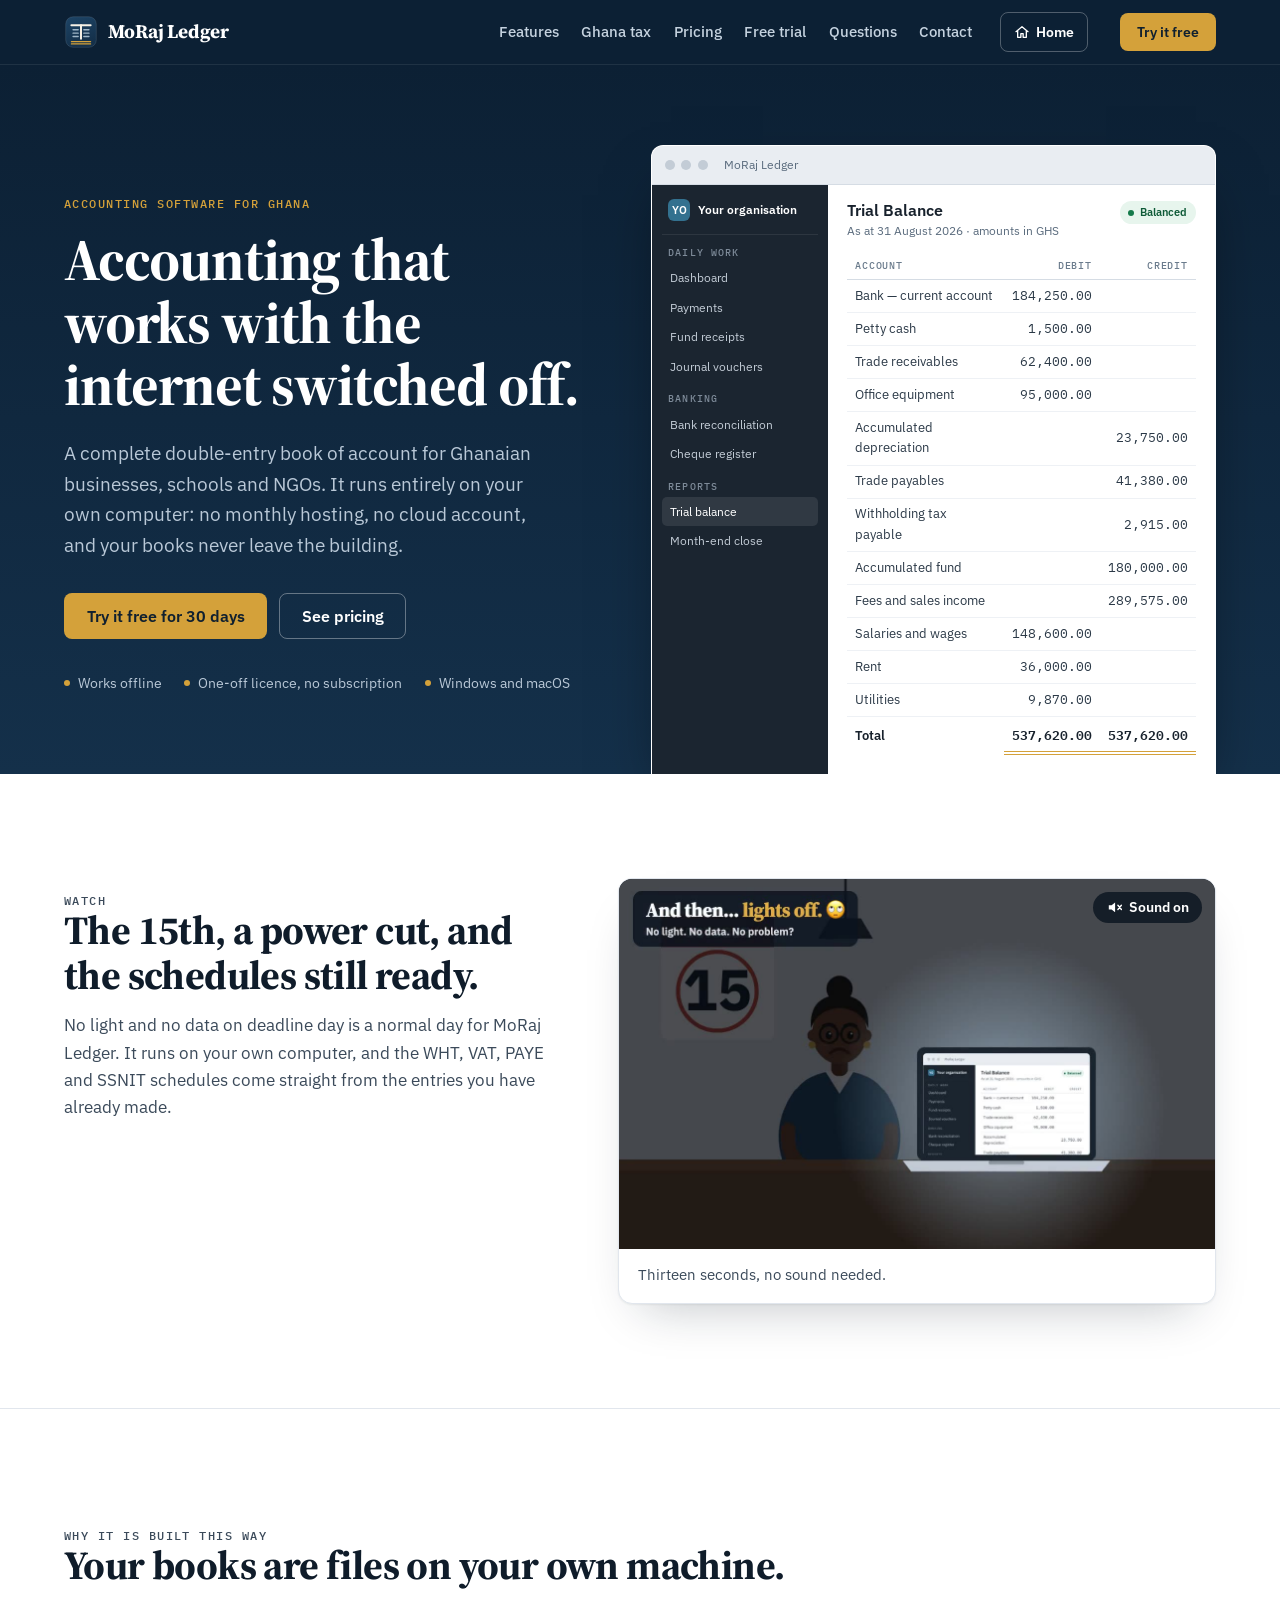
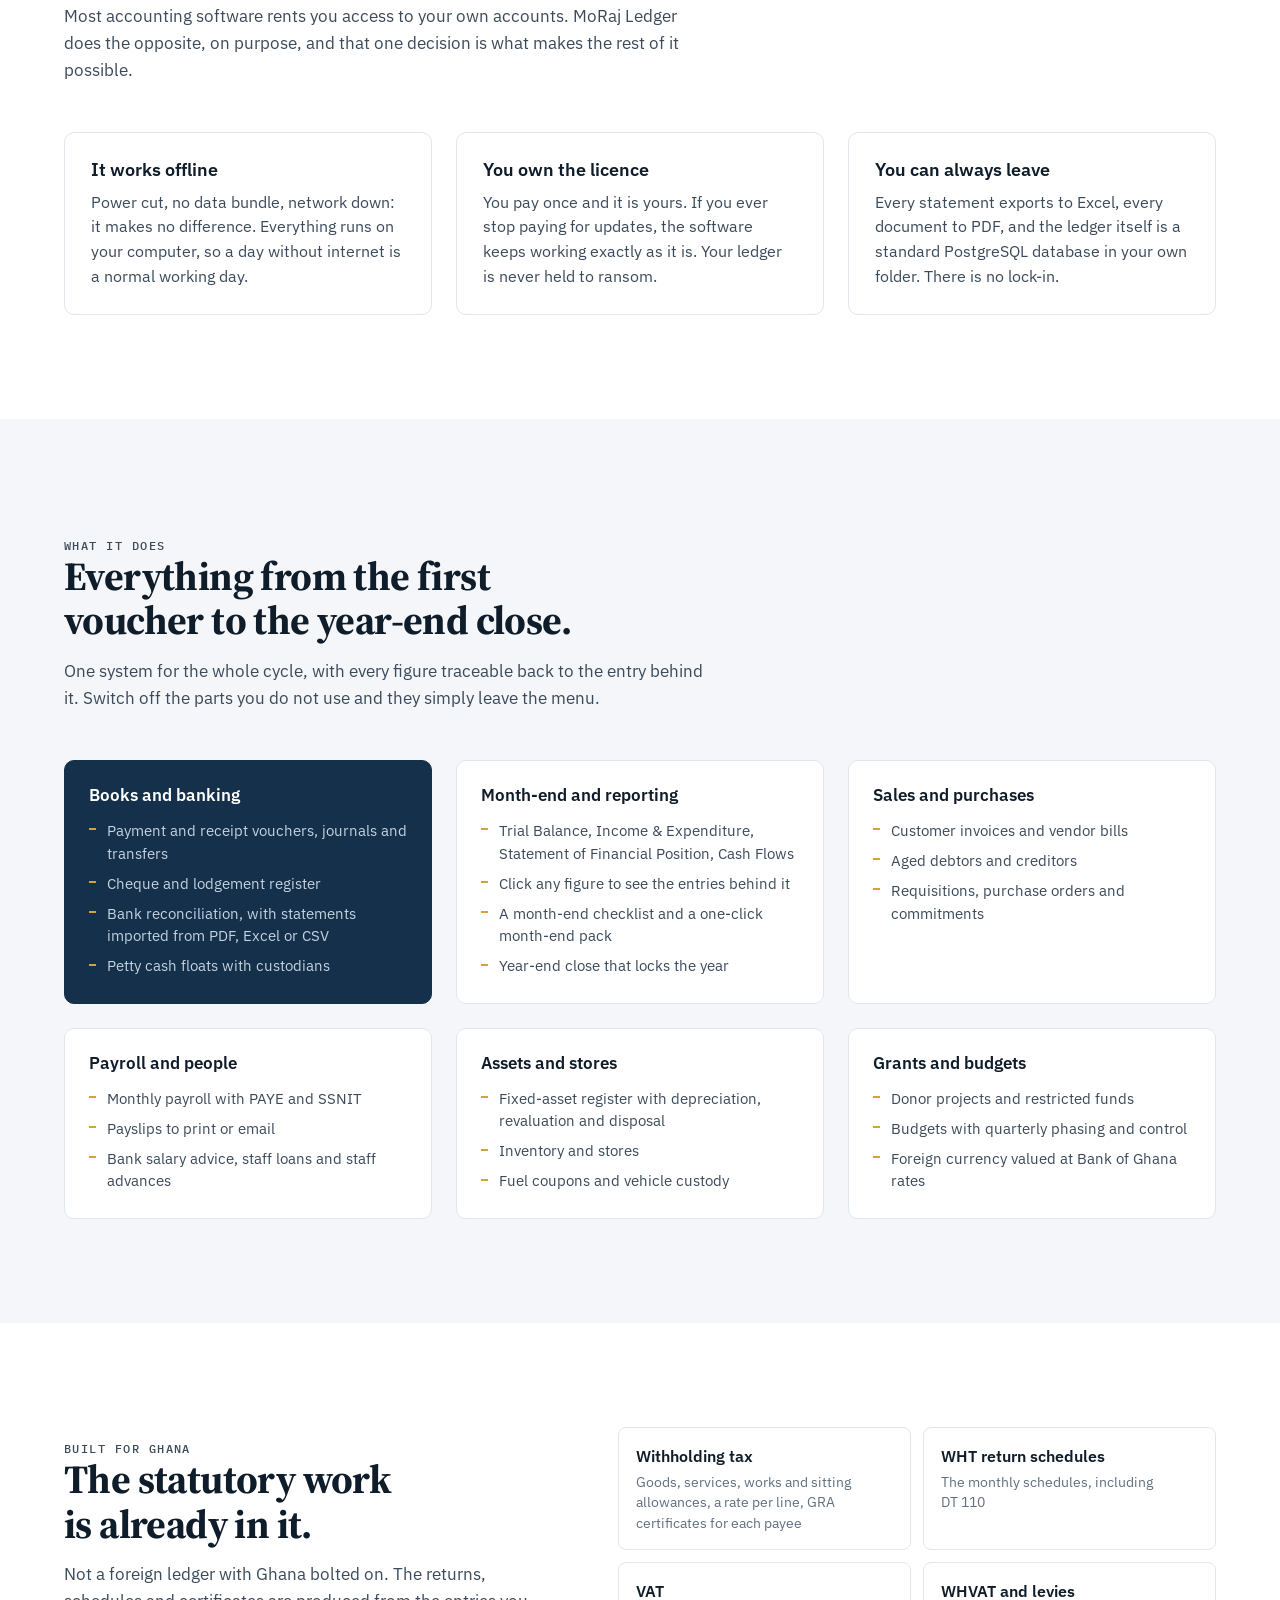
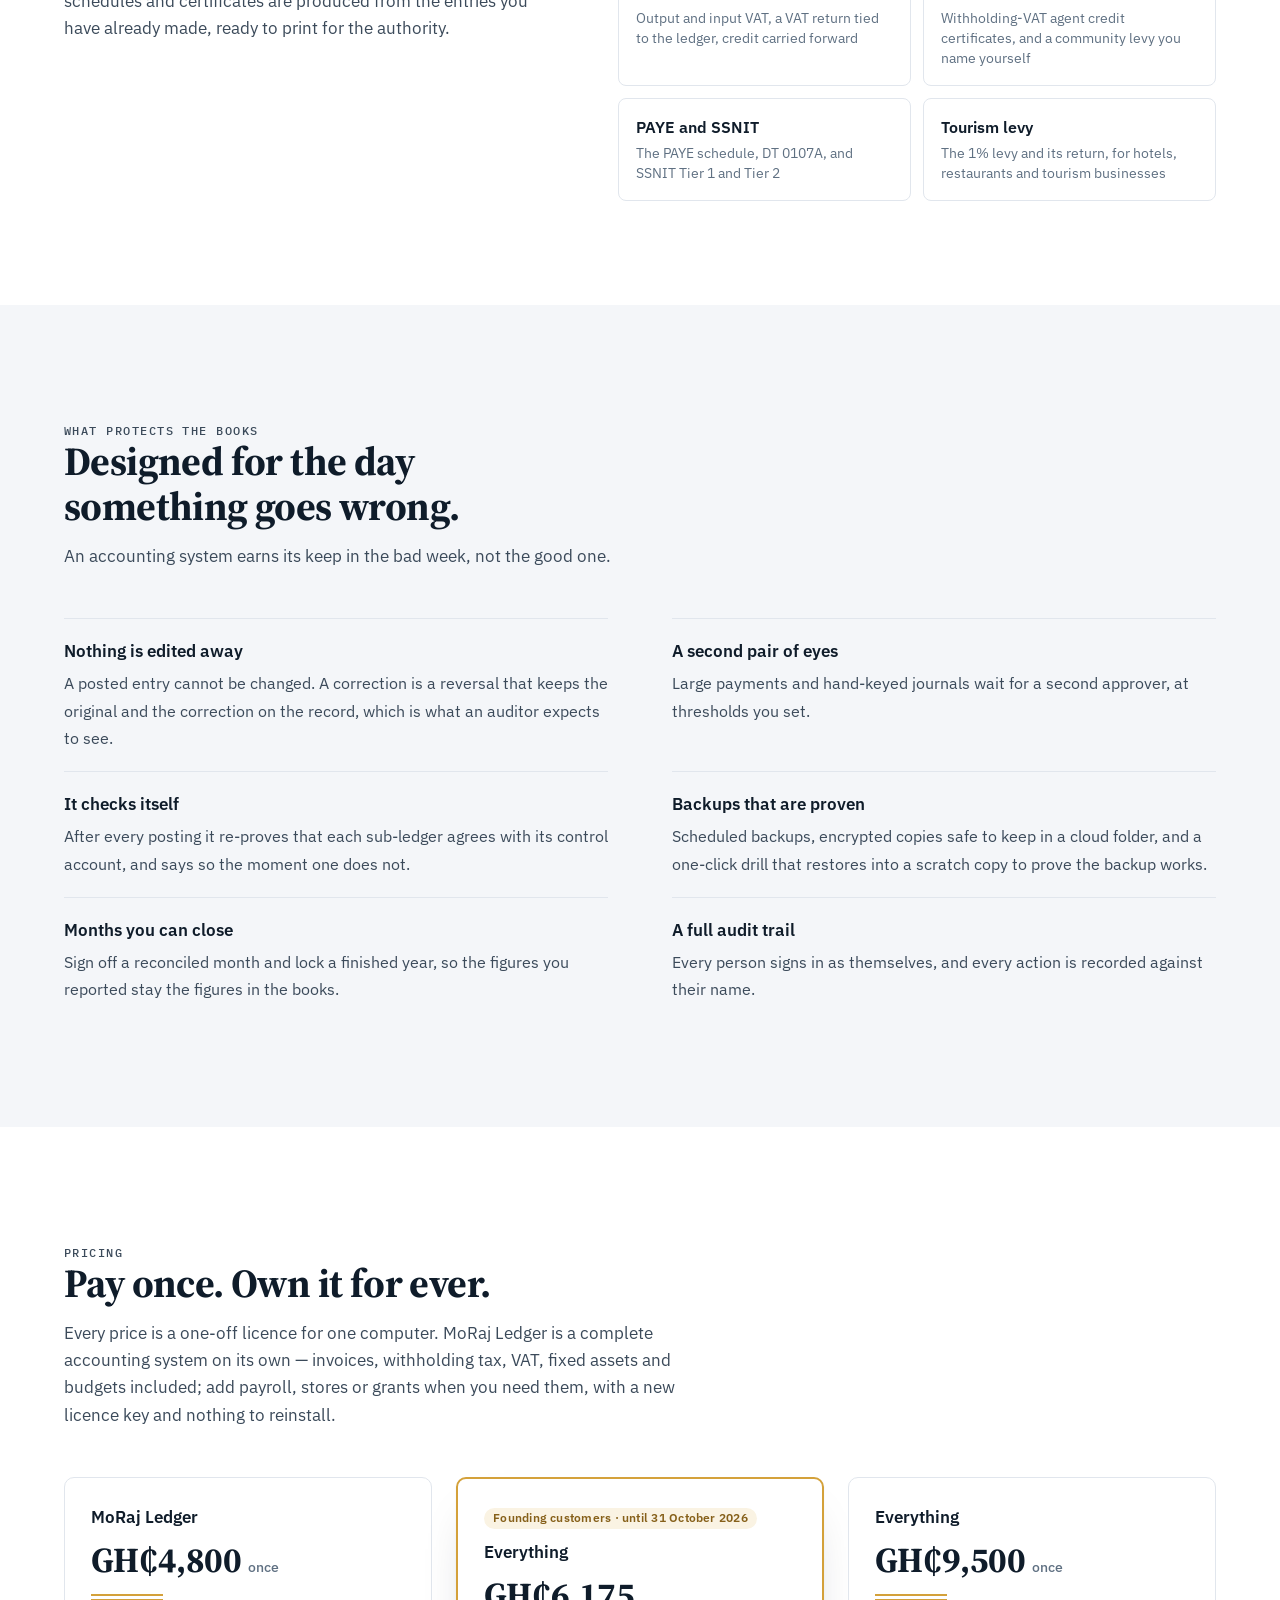
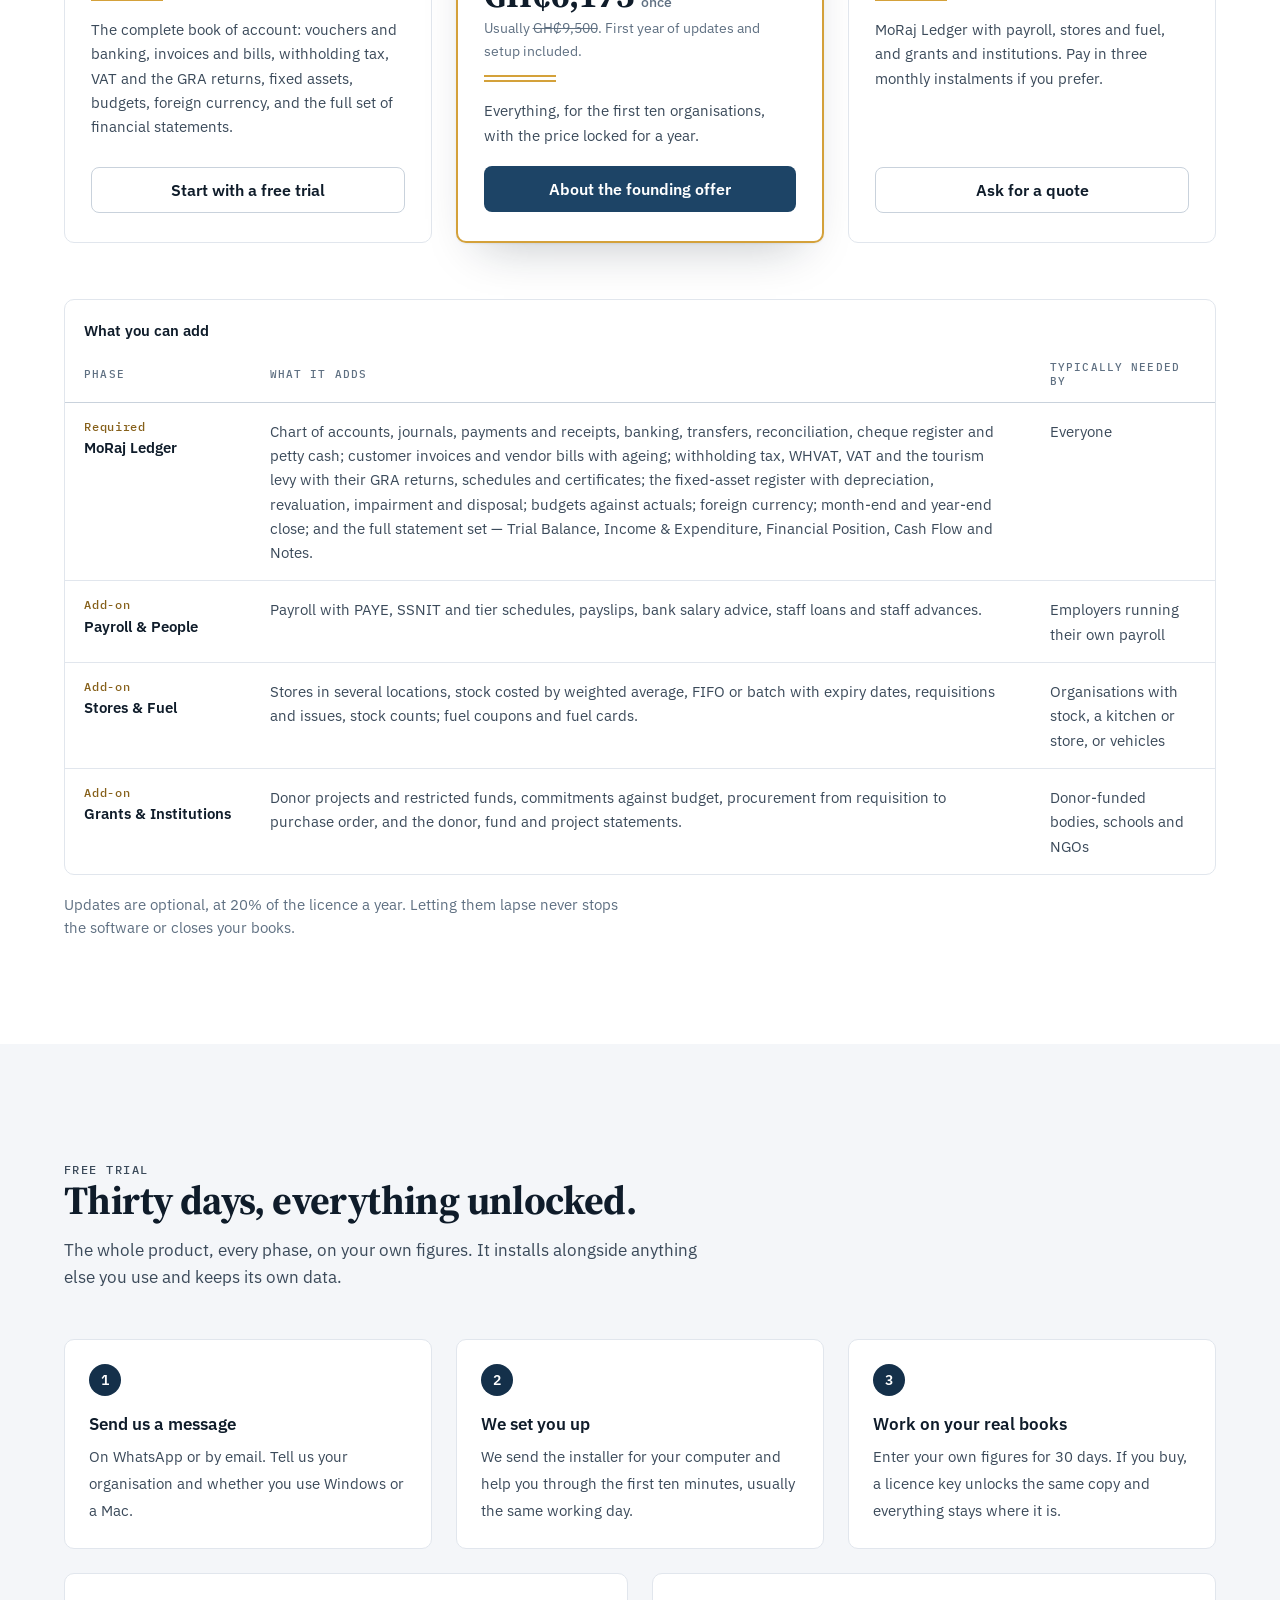
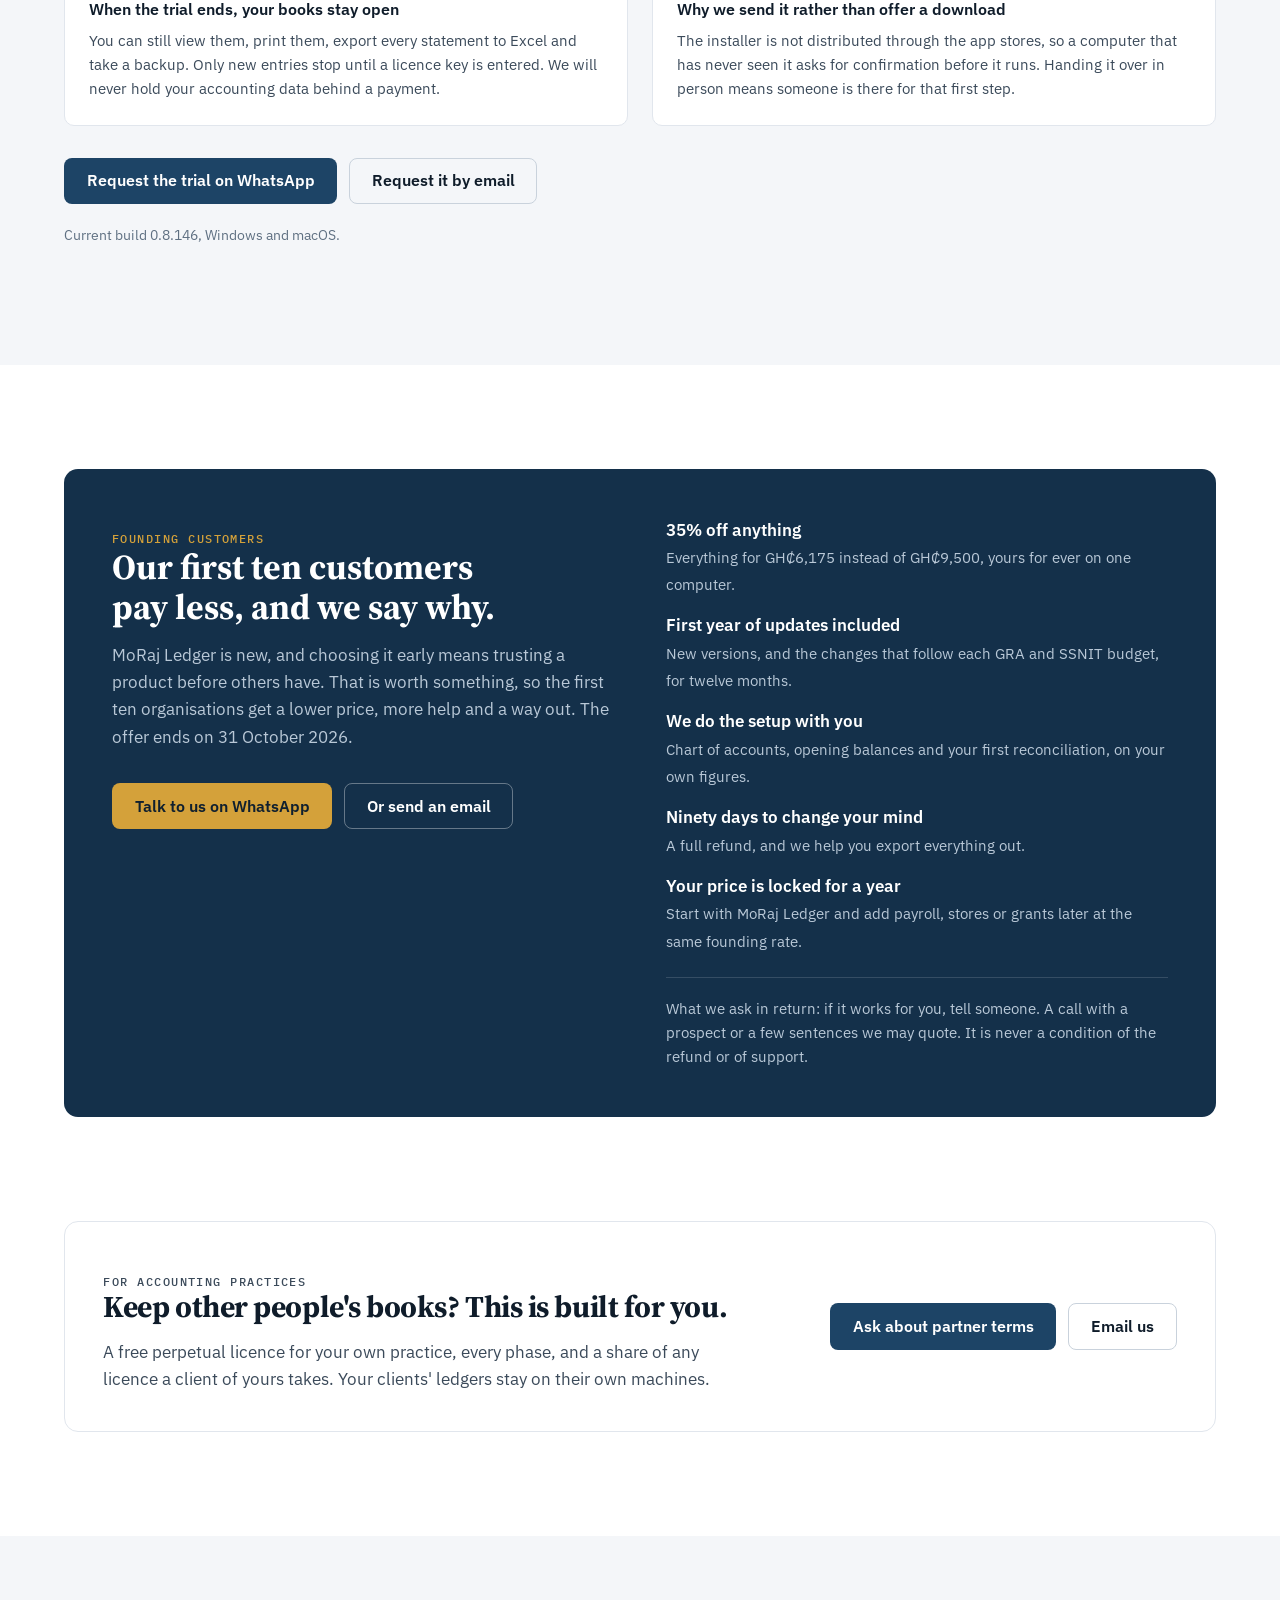
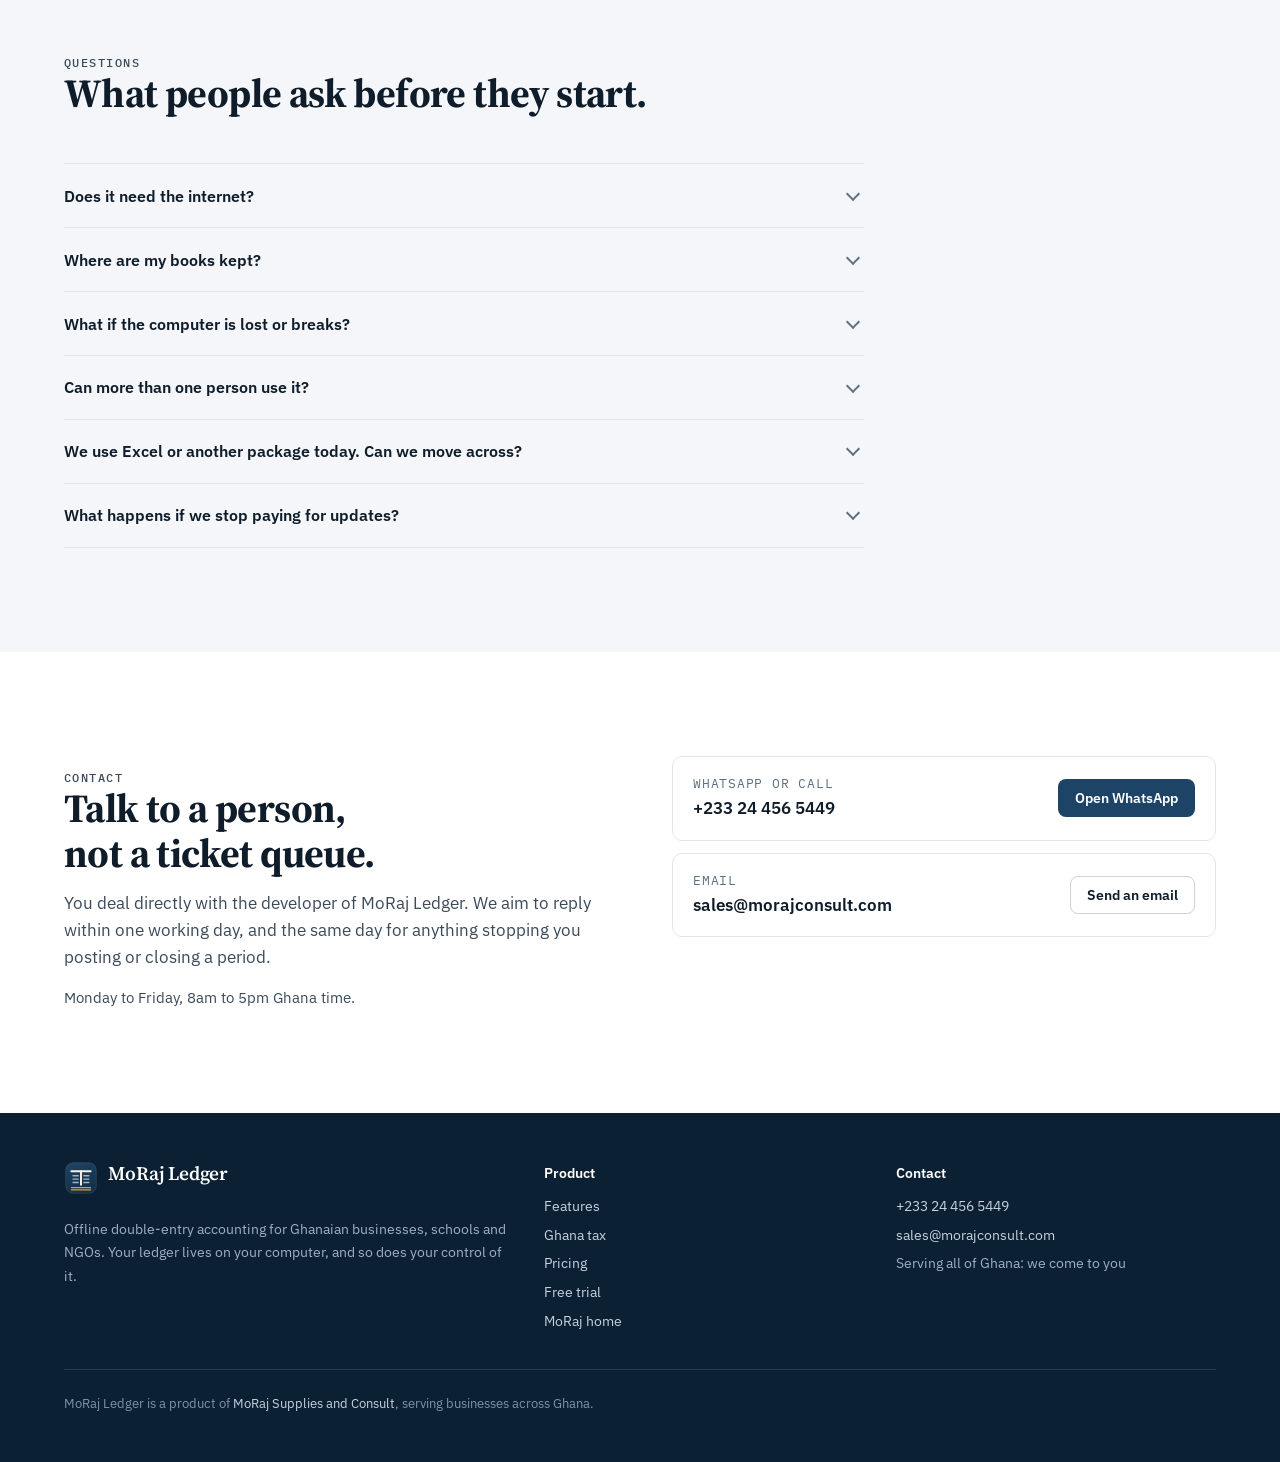
==== ledger/index.html @ b4c78ee2 "Ledger page: current build 0.8.146" ====
<!doctype html>
<html lang="en-GH">
<head>
<meta charset="utf-8">
<meta name="viewport" content="width=device-width, initial-scale=1">
<title>MoRaj Ledger — offline accounting software for Ghana</title>
<meta name="description" content="A complete double-entry accounting system for Ghanaian businesses, schools and NGOs. Runs on your own computer with no internet, with WHT, VAT, PAYE and SSNIT schedules built in. One-off licence from GH₵4,800.">
<meta name="theme-color" content="#14304a">
<!-- Link previews: the site is shared mostly on WhatsApp, where this card IS the first impression. -->
<meta property="og:type" content="website">
<meta property="og:site_name" content="MoRaj Ledger">
<meta property="og:title" content="MoRaj Ledger — accounting that works with the internet switched off">
<meta property="og:description" content="Double-entry accounting for Ghanaian businesses, schools and NGOs. Runs on your own computer. WHT, VAT, PAYE and SSNIT built in. 30-day trial, everything unlocked.">
<meta property="og:url" content="https://morajconsult.com/ledger/">
<meta property="og:image" content="https://morajconsult.com/og.png">
<meta property="og:image:width" content="1200">
<meta property="og:image:height" content="630">
<meta name="twitter:card" content="summary_large_image">
<link rel="icon" href="/favicon.svg" type="image/svg+xml">
<link rel="apple-touch-icon" href="/apple-touch-icon.png">
<link rel="preconnect" href="https://fonts.googleapis.com">
<link rel="preconnect" href="https://fonts.gstatic.com" crossorigin>
<link rel="stylesheet" href="https://fonts.googleapis.com/css2?family=IBM+Plex+Mono:wght@400;500&family=IBM+Plex+Sans:wght@400;500;600&family=Source+Serif+4:opsz,wght@8..60,600;8..60,700&display=swap">

<style>
  /* ── Tokens ──────────────────────────────────────────────────────────────
     The product's own colours, taken from its mark (build/icon-ledger.svg): the navy page,
     the cream T, and the gold double rule an accountant draws under a total. The site used
     to be green, which belonged to nothing in the product. Neutrals lean toward the navy. */
  :root {
    --ink:        #0f1c2a;
    --ink-2:      #3b4a5a;
    --ink-3:      #5f7082;
    --paper:      #ffffff;
    --paper-2:    #f4f6f9;
    --paper-3:    #eaeef3;
    --rule:       #e1e6ed;
    --rule-2:     #c9d2dc;
    --navy:       #1d4466;
    --navy-deep:  #14304a;
    --navy-ink:   #0c2034;
    --link:       #245277;
    --btn:        #1d4466;
    --btn-hover:  #14304a;
    --btn-ink:    #ffffff;
    --gold:       #d4a13a;
    --gold-ink:   #86601a;
    --gold-soft:  #faf3e3;
    --good:       #147a4a;
    --good-soft:  #e7f5ed;
    --cream:      #f6f1e6;
    --hero-ink:   #f3f6fa;
    --hero-ink-2: #b9c8d7;
    --shadow:     0 1px 2px rgba(15, 28, 42, .06), 0 24px 48px -24px rgba(15, 28, 42, .28);

    --measure: 64ch;
    --gap: clamp(1rem, 2.4vw, 1.5rem);
    --section-y: clamp(4rem, 9vw, 6.5rem);
    --radius: 10px;

    --serif: 'Source Serif 4', Georgia, 'Times New Roman', serif;
    --sans: 'IBM Plex Sans', system-ui, -apple-system, 'Segoe UI', Roboto, sans-serif;
    --mono: 'IBM Plex Mono', ui-monospace, 'SF Mono', Menlo, Consolas, monospace;
  }
  @media (prefers-color-scheme: dark) {
    :root:not([data-theme='light']) {
      --ink: #e8eef5; --ink-2: #b3c1cf; --ink-3: #8a9bad;
      --paper: #0b1622; --paper-2: #10202f; --paper-3: #16293b;
      --rule: #1f3346; --rule-2: #2c4359;
      --link: #8ab8dc; --btn: #e0b24f; --btn-hover: #ecc26a; --btn-ink: #10202f;
      --gold: #e0b24f; --gold-ink: #e6bd63; --gold-soft: #2a2213;
      --good: #5cc592; --good-soft: #12291e;
      --navy-deep: #0e2236; --navy-ink: #081626;
      --shadow: 0 1px 2px rgba(0,0,0,.3), 0 24px 48px -24px rgba(0,0,0,.7);
    }
  }
  :root[data-theme='dark'] {
    --ink: #e8eef5; --ink-2: #b3c1cf; --ink-3: #8a9bad;
    --paper: #0b1622; --paper-2: #10202f; --paper-3: #16293b;
    --rule: #1f3346; --rule-2: #2c4359;
    --link: #8ab8dc; --btn: #e0b24f; --btn-hover: #ecc26a; --btn-ink: #10202f;
    --gold: #e0b24f; --gold-ink: #e6bd63; --gold-soft: #2a2213;
    --good: #5cc592; --good-soft: #12291e;
    --navy-deep: #0e2236; --navy-ink: #081626;
    --shadow: 0 1px 2px rgba(0,0,0,.3), 0 24px 48px -24px rgba(0,0,0,.7);
  }

  *, *::before, *::after { box-sizing: border-box; }
  html { scroll-behavior: smooth; scroll-padding-top: 5rem; -webkit-text-size-adjust: 100%; }
  body { margin: 0; background: var(--paper); color: var(--ink); font-family: var(--sans);
         font-size: 1.0625rem; line-height: 1.6; -webkit-font-smoothing: antialiased; }
  img, svg { display: block; max-width: 100%; }
  a { color: var(--link); text-underline-offset: .18em; }
  a:focus-visible, button:focus-visible, summary:focus-visible {
    outline: 2px solid var(--gold); outline-offset: 3px; border-radius: 4px; }
  .wrap { width: min(100% - 2rem, 72rem); margin-inline: auto; }
  .sr-only { position: absolute; width: 1px; height: 1px; overflow: hidden; clip: rect(0 0 0 0); white-space: nowrap; }
  .num { font-family: var(--mono); font-variant-numeric: tabular-nums; }

  /* The accountant's double rule — the one flourish, used where something is totalled. */
  .dbl { display: block; height: 7px; border-top: 2px solid var(--gold); border-bottom: 2px solid var(--gold); }

  /* ── Buttons ─────────────────────────────────────────────────────────── */
  .btn { display: inline-flex; align-items: center; justify-content: center; gap: .5rem;
         min-height: 2.9rem; padding: .7rem 1.35rem; border-radius: 8px; font: 600 .98rem/1.2 var(--sans);
         text-decoration: none; border: 1px solid transparent; cursor: pointer;
         transition: background-color .15s ease, border-color .15s ease, color .15s ease; }
  .btn-primary { background: var(--btn); color: var(--btn-ink); }
  .btn-primary:hover { background: var(--btn-hover); }
  .btn-line { border-color: var(--rule-2); color: var(--ink); background: transparent; }
  .btn-line:hover { border-color: var(--ink-3); }
  .btn-sm { min-height: 2.4rem; padding: .5rem 1rem; font-size: .9rem; }
  /* On the navy hero the primary button is gold in both themes; the quiet one is a light outline. */
  .on-navy .btn-primary { background: var(--gold); color: #10202f; }
  .on-navy .btn-primary:hover { background: #e6b653; }
  .on-navy .btn-line { border-color: rgba(255,255,255,.35); color: #fff; }
  .on-navy .btn-line:hover { border-color: rgba(255,255,255,.7); }

  /* ── Top bar ─────────────────────────────────────────────────────────── */
  .top { position: sticky; top: 0; z-index: 20; background: var(--navy-ink);
         border-bottom: 1px solid rgba(255,255,255,.08); }
  .top-in { display: flex; align-items: center; gap: 1.5rem; min-height: 4rem; }
  .logo { display: inline-flex; align-items: center; gap: .65rem; text-decoration: none; color: #fff; }
  .logo svg { width: 34px; height: 34px; flex: none; }
  .logo b { font: 700 1.2rem/1 var(--serif); letter-spacing: -.01em; }
  .top nav { display: flex; gap: 1.4rem; margin-left: auto; }
  .top nav a { color: #c5d2df; text-decoration: none; font-size: .93rem; font-weight: 500; }
  .top nav a:hover { color: #fff; }
  .top .btn { margin-left: .25rem; }
  @media (max-width: 52rem) { .top nav { display: none; } .top .btn { margin-left: auto; } }

  /* ── Hero ─────────────────────────────────────────────────────────────── */
  .hero { background: linear-gradient(180deg, var(--navy-ink) 0%, var(--navy-deep) 100%);
          color: var(--hero-ink); padding-block: clamp(3rem, 7vw, 5rem) 0; overflow: hidden; }
  .hero-grid { display: grid; grid-template-columns: minmax(0, 1fr) minmax(0, 1.08fr);
               gap: clamp(2rem, 5vw, 4rem); align-items: end; }
  .hero-copy { padding-bottom: clamp(3rem, 7vw, 5rem); }
  .eyebrow { font: 500 .78rem/1.3 var(--mono); letter-spacing: .12em; text-transform: uppercase; color: var(--gold); margin: 0 0 1.1rem; }
  .hero h1 { margin: 0; font: 700 clamp(2.3rem, 5.2vw, 3.7rem)/1.06 var(--serif);
             letter-spacing: -.02em; text-wrap: balance; color: #fff; }
  .hero .lede { margin: 1.3rem 0 0; font-size: clamp(1.05rem, 1.5vw, 1.2rem); color: var(--hero-ink-2); max-width: 44ch; }
  .cta-row { display: flex; flex-wrap: wrap; gap: .75rem; margin-top: 2rem; align-items: center; }
  .facts { display: flex; flex-wrap: wrap; gap: .5rem 1.4rem; margin: 2rem 0 0; padding: 0; list-style: none;
           font-size: .9rem; color: var(--hero-ink-2); }
  .facts li { display: flex; align-items: center; gap: .5rem; }
  .facts li::before { content: ''; width: 6px; height: 6px; border-radius: 50%; background: var(--gold); }
  @media (max-width: 60rem) {
    .hero-grid { grid-template-columns: 1fr; }
    .hero-copy { padding-bottom: 0; }
  }

  /* ── The app window (an illustration built from the app's own look, not a screenshot) ── */
  .appwin { background: #fff; color: #17212c; border-radius: 12px 12px 0 0; box-shadow: 0 30px 60px -20px rgba(0,0,0,.55);
            border: 1px solid rgba(255,255,255,.12); border-bottom: 0; overflow: hidden; font-size: .8rem; }
  .appwin-bar { display: flex; align-items: center; gap: .4rem; padding: .6rem .8rem; background: #e9edf2; border-bottom: 1px solid #d5dce4; }
  .appwin-bar i { width: 10px; height: 10px; border-radius: 50%; background: #c3ccd6; }
  .appwin-bar span { margin-left: .6rem; font-size: .72rem; color: #5a6b7d; }
  .appwin-body { display: grid; grid-template-columns: 11rem minmax(0, 1fr); min-height: 22rem; }
  .side { background: #1b2530; color: #c3ccd6; padding: .9rem .6rem; }
  .side-org { display: flex; align-items: center; gap: .5rem; padding: 0 .4rem .8rem; margin-bottom: .5rem;
              border-bottom: 1px solid rgba(255,255,255,.08); color: #fff; font-weight: 600; font-size: .78rem; }
  .side-org em { display: grid; place-items: center; width: 22px; height: 22px; border-radius: 6px; background: #33718f;
                 font-style: normal; font-size: .66rem; }
  .side-h { font: 500 .6rem/1 var(--mono); letter-spacing: .12em; text-transform: uppercase; color: #7e8b99; margin: .8rem .4rem .35rem; }
  .side a { display: block; padding: .32rem .5rem; border-radius: 5px; color: inherit; text-decoration: none; font-size: .76rem; }
  .side a.on { background: rgba(255,255,255,.09); color: #fff; }
  .main { padding: 1rem 1.2rem 1.2rem; min-width: 0; }
  .main-h { display: flex; align-items: baseline; justify-content: space-between; gap: .75rem; flex-wrap: wrap; }
  .main-h h3 { margin: 0; font: 600 1rem/1.2 var(--sans); }
  .main-h p { margin: .15rem 0 0; color: #5a6b7d; font-size: .72rem; }
  .pill { display: inline-flex; align-items: center; gap: .35rem; padding: .18rem .55rem; border-radius: 99px;
          background: #e7f5ed; color: #0e5a37; font-weight: 600; font-size: .68rem; white-space: nowrap; }
  .pill::before { content: ''; width: 6px; height: 6px; border-radius: 50%; background: #147a4a; }
  .tb { width: 100%; border-collapse: collapse; margin-top: .8rem; }
  .tb th { text-align: left; font: 500 .62rem/1 var(--mono); letter-spacing: .08em; text-transform: uppercase; color: #6a7b8c;
           padding: .5rem .5rem; border-bottom: 1px solid #d5dce4; }
  .tb td { padding: .36rem .5rem; border-bottom: 1px solid #eef1f5; color: #2b3947; }
  .tb .r { text-align: right; white-space: nowrap; font-family: var(--mono); font-variant-numeric: tabular-nums; }
  .tb tfoot td { border-bottom: 0; font-weight: 600; color: #17212c; padding-top: .5rem; }
  .tb tfoot .r { border-bottom: 4px double #d4a13a; }
  @media (max-width: 40rem) {
    .appwin-body { grid-template-columns: 1fr; }
    .side { display: none; }
    .tb .hide-s { display: none; }
  }

  /* ── Sections ─────────────────────────────────────────────────────────── */
  .sec { padding-block: var(--section-y); }
  .sec + .sec { border-top: 1px solid var(--rule); }
  .sec.tint { background: var(--paper-2); border-top: 0; }
  .sec.tint + .sec { border-top: 0; }
  .head { max-width: 46rem; margin-bottom: clamp(2rem, 4vw, 3rem); }
  .kicker { font: 500 .76rem/1.3 var(--mono); letter-spacing: .12em; text-transform: uppercase; color: var(--gold-ink); margin: 0 0 .8rem; }
  .head h2 { margin: 0; font: 700 clamp(1.75rem, 3.4vw, 2.5rem)/1.12 var(--serif); letter-spacing: -.015em; text-wrap: balance; }
  .head p { margin: .9rem 0 0; color: var(--ink-2); max-width: var(--measure); }

  /* Three promises */
  .promises { display: grid; grid-template-columns: repeat(3, minmax(0, 1fr)); gap: var(--gap); }
  .promise { padding: 1.6rem; border: 1px solid var(--rule); border-radius: var(--radius); background: var(--paper); }
  .promise h3 { margin: 0 0 .5rem; font: 600 1.1rem/1.3 var(--sans); }
  .promise p { margin: 0; color: var(--ink-2); font-size: .97rem; }
  @media (max-width: 56rem) { .promises { grid-template-columns: 1fr; } }

  /* Feature areas */
  .areas { display: grid; grid-template-columns: repeat(3, minmax(0, 1fr)); gap: var(--gap); }
  .area { padding: 1.5rem 1.5rem 1.6rem; border-radius: var(--radius); background: var(--paper); border: 1px solid var(--rule); }
  .area h3 { margin: 0 0 .75rem; font: 600 1.05rem/1.3 var(--sans); }
  .area ul { margin: 0; padding: 0; list-style: none; display: grid; gap: .45rem; }
  .area li { position: relative; padding-left: 1.1rem; color: var(--ink-2); font-size: .95rem; line-height: 1.5; }
  .area li::before { content: ''; position: absolute; left: 0; top: .62em; width: 7px; height: 2px; background: var(--gold); }
  .area.lead { background: var(--navy-deep); border-color: var(--navy-deep); }
  .area.lead h3 { color: #fff; }
  .area.lead li { color: #c5d2df; }
  @media (max-width: 62rem) { .areas { grid-template-columns: repeat(2, minmax(0, 1fr)); } }
  @media (max-width: 40rem) { .areas { grid-template-columns: 1fr; } }

  /* Ghana: the statutory outputs as the documents they are */
  .split { display: grid; grid-template-columns: minmax(0, .9fr) minmax(0, 1.1fr); gap: clamp(2rem, 5vw, 4rem); align-items: start; }
  .split .head { margin-bottom: 0; }
  @media (max-width: 56rem) { .split { grid-template-columns: 1fr; } }
  .docs { display: grid; grid-template-columns: repeat(2, minmax(0, 1fr)); gap: .75rem; margin: 0; padding: 0; list-style: none; }
  .doc { padding: 1rem 1.1rem; border: 1px solid var(--rule); border-radius: 8px; background: var(--paper); }
  .doc b { display: block; font-weight: 600; font-size: .98rem; }
  .doc span { display: block; margin-top: .2rem; color: var(--ink-3); font-size: .88rem; line-height: 1.45; }
  @media (max-width: 34rem) { .docs { grid-template-columns: 1fr; } }

  /* Controls */
  .controls { display: grid; grid-template-columns: repeat(2, minmax(0, 1fr)); gap: 0 clamp(2rem, 5vw, 4rem); margin: 0; padding: 0; list-style: none; }
  .controls li { padding: 1.2rem 0; border-top: 1px solid var(--rule); }
  .controls b { display: block; font-weight: 600; margin-bottom: .3rem; }
  .controls span { color: var(--ink-2); font-size: .97rem; }
  @media (max-width: 48rem) { .controls { grid-template-columns: 1fr; } }

  /* Pricing */
  .prices { display: grid; grid-template-columns: repeat(3, minmax(0, 1fr)); gap: var(--gap); align-items: stretch; }
  .price { display: flex; flex-direction: column; padding: 1.8rem 1.6rem; border: 1px solid var(--rule); border-radius: var(--radius); background: var(--paper); }
  .price.feature { border: 2px solid var(--gold); box-shadow: var(--shadow); }
  .price h3 { margin: 0; font: 600 1.05rem/1.3 var(--sans); }
  .price .tag { align-self: flex-start; margin-bottom: .8rem; padding: .2rem .6rem; border-radius: 99px; background: var(--gold-soft); color: var(--gold-ink);
                font: 600 .72rem/1.3 var(--sans); letter-spacing: .02em; }
  .price .amount { margin: .9rem 0 .2rem; color: var(--ink); font: 700 2.2rem/1 var(--serif); letter-spacing: -.01em; }
  .price .amount small { font: 500 .9rem/1 var(--sans); color: var(--ink-3); letter-spacing: 0; }
  .price .was { margin: 0; color: var(--ink-3); font-size: .9rem; }
  .was s { text-decoration-thickness: 1px; }
  .price .dbl { width: 4.5rem; margin: .8rem 0 1rem; }
  .price p { margin: 0 0 1.2rem; color: var(--ink-2); font-size: .95rem; }
  .price .btn { margin-top: auto; }
  @media (max-width: 60rem) { .prices { grid-template-columns: 1fr; } }
  .phases-wrap { margin-top: clamp(2.5rem, 5vw, 3.5rem); overflow-x: auto; border: 1px solid var(--rule); border-radius: var(--radius); background: var(--paper); }
  .phases { width: 100%; border-collapse: collapse; min-width: 40rem; font-size: .95rem; }
  .phases caption { text-align: left; padding: 1.1rem 1.2rem .3rem; font-weight: 600; }
  .phases th { text-align: left; font: 500 .7rem/1.3 var(--mono); letter-spacing: .1em; text-transform: uppercase; color: var(--ink-3);
               padding: .8rem 1.2rem; border-bottom: 1px solid var(--rule-2); }
  .phases td { padding: 1rem 1.2rem; border-top: 1px solid var(--rule); vertical-align: top; color: var(--ink-2); }
  .phases tr:first-child td { border-top: 0; }
  .phases .ph { white-space: nowrap; color: var(--ink); font-weight: 600; }
  .phases .ph small { display: block; font: 500 .72rem/1.4 var(--mono); color: var(--gold-ink); letter-spacing: .06em; }
  /* On a phone the table stacks: a sideways-scrolling table of prose is unreadable at 390px. */
  @media (max-width: 40rem) {
    .phases { min-width: 0; }
    .phases thead { position: absolute; width: 1px; height: 1px; overflow: hidden; clip: rect(0 0 0 0); }
    .phases tbody, .phases tr, .phases td { display: block; }
    .phases tr { padding: 1rem 1.1rem; border-top: 1px solid var(--rule); }
    .phases tr:first-child { border-top: 0; }
    .phases td { padding: 0; border: 0; }
    .phases td + td { margin-top: .5rem; }
    .phases td:last-child { font-size: .88rem; color: var(--ink-3); }
    .phases td:last-child::before { content: 'Typically needed by: '; font-weight: 600; }
  }
  .note { margin: 1.1rem 0 0; color: var(--ink-3); font-size: .92rem; max-width: var(--measure); }

  /* Trial: a real sequence, so it is numbered */
  .steps { display: grid; grid-template-columns: repeat(3, minmax(0, 1fr)); gap: var(--gap); margin: 0; padding: 0; list-style: none; counter-reset: step; }
  .steps li { counter-increment: step; padding: 1.5rem; border-radius: var(--radius); background: var(--paper); border: 1px solid var(--rule); }
  .steps li::before { content: counter(step); display: grid; place-items: center; width: 2rem; height: 2rem; border-radius: 50%;
                      margin-bottom: .9rem; background: var(--navy-deep); color: #fff; font: 600 .9rem/1 var(--sans); }
  .steps b { display: block; font-weight: 600; margin-bottom: .3rem; }
  .steps span { color: var(--ink-2); font-size: .95rem; }
  @media (max-width: 52rem) { .steps { grid-template-columns: 1fr; } }
  .panel { margin-top: var(--gap); display: grid; grid-template-columns: repeat(2, minmax(0, 1fr)); gap: var(--gap); }
  .panel > div { padding: 1.5rem; border-radius: var(--radius); border: 1px solid var(--rule); background: var(--paper); }
  .panel h3 { margin: 0 0 .5rem; font: 600 1.02rem/1.3 var(--sans); }
  .panel p { margin: 0; color: var(--ink-2); font-size: .95rem; }
  .panel p + p { margin-top: .6rem; }
  @media (max-width: 52rem) { .panel { grid-template-columns: 1fr; } }
  .build { margin-top: 1.2rem; font-size: .9rem; color: var(--ink-3); }

  /* Founding customers */
  .band { background: var(--navy-deep); color: var(--hero-ink); border-radius: 14px; padding: clamp(1.8rem, 4vw, 3rem);
          display: grid; grid-template-columns: minmax(0, 1fr) minmax(0, 1fr); gap: clamp(1.5rem, 4vw, 3.5rem); }
  .band .kicker { color: var(--gold); }
  .band h2 { margin: 0; font: 700 clamp(1.6rem, 3vw, 2.2rem)/1.15 var(--serif); color: #fff; text-wrap: balance; }
  .band > div > p { color: var(--hero-ink-2); margin: .9rem 0 0; }
  .band ul { margin: 0; padding: 0; list-style: none; display: grid; gap: .9rem; }
  .band li b { display: block; color: #fff; font-weight: 600; }
  .band li span { color: var(--hero-ink-2); font-size: .95rem; }
  .band .ask { margin-top: 1.4rem; padding-top: 1.2rem; border-top: 1px solid rgba(255,255,255,.14); font-size: .93rem; color: var(--hero-ink-2); }
  @media (max-width: 56rem) { .band { grid-template-columns: 1fr; } }

  /* Accountants: sits straight under the founding band, so no rule and no top padding */
  .sec.flush { padding-top: 0; border-top: 0; }
  .partner { display: flex; flex-wrap: wrap; gap: 1.5rem 3rem; align-items: center; justify-content: space-between;
             padding: clamp(1.6rem, 3.5vw, 2.4rem); border: 1px solid var(--rule); border-radius: 14px; background: var(--paper); }
  .partner .head { margin: 0; max-width: 40rem; }
  .partner .head h2 { font-size: clamp(1.45rem, 2.6vw, 1.9rem); }

  /* FAQ */
  .faq { max-width: 50rem; border-top: 1px solid var(--rule); }
  .faq details { border-bottom: 1px solid var(--rule); }
  .faq summary { list-style: none; cursor: pointer; padding: 1.15rem 2.5rem 1.15rem 0; position: relative; font-weight: 600; font-size: 1.02rem; }
  .faq summary::-webkit-details-marker { display: none; }
  .faq summary::after { content: ''; position: absolute; right: .4rem; top: 50%; width: 10px; height: 10px; margin-top: -7px;
                        border-right: 2px solid var(--ink-3); border-bottom: 2px solid var(--ink-3); transform: rotate(45deg); transition: transform .15s ease; }
  .faq details[open] summary::after { transform: rotate(-135deg); margin-top: -2px; }
  .faq details p { margin: 0 0 1.2rem; color: var(--ink-2); max-width: var(--measure); }

  /* Contact + footer */
  .contact { display: grid; grid-template-columns: minmax(0, 1fr) minmax(0, 1fr); gap: clamp(2rem, 5vw, 4rem); align-items: start; }
  .contact .head { margin: 0; }
  .ways { display: grid; gap: .75rem; }
  .way { display: flex; justify-content: space-between; align-items: center; gap: 1rem; flex-wrap: wrap; padding: 1.1rem 1.25rem;
         border: 1px solid var(--rule); border-radius: var(--radius); background: var(--paper); }
  .way small { display: block; color: var(--ink-3); font-size: .8rem; font-family: var(--mono); letter-spacing: .06em; text-transform: uppercase; }
  .way b { font-weight: 600; font-size: 1.05rem; overflow-wrap: anywhere; }
  .hours { color: var(--ink-3); font-size: .92rem; margin: .4rem 0 0; }
  @media (max-width: 52rem) { .contact { grid-template-columns: 1fr; } }

  .foot { background: var(--navy-ink); color: #9fb0c2; font-size: .9rem; padding-block: 3rem; }
  .foot-grid { display: grid; grid-template-columns: minmax(0, 1.4fr) repeat(2, minmax(0, 1fr)); gap: 2rem; }
  .foot b { display: block; color: #fff; font-weight: 600; margin-bottom: .6rem; }
  .foot a { color: #c5d2df; text-decoration: none; }
  .foot a:hover { color: #fff; text-decoration: underline; }
  .foot p { margin: 0 0 .35rem; }
  .foot .legal { margin-top: 2rem; padding-top: 1.4rem; border-top: 1px solid rgba(255,255,255,.1); display: flex; flex-wrap: wrap;
                 gap: .5rem 2rem; justify-content: space-between; color: #7f93a7; font-size: .84rem; }
  @media (max-width: 48rem) { .foot-grid { grid-template-columns: 1fr; } }

  /* Watch: the animated story (the video lives on the site, /assets/video/) */
  .vid { margin: 0; border: 1px solid var(--rule); border-radius: 14px; overflow: hidden; background: var(--paper); box-shadow: var(--shadow); }
  .vid video { width: 100%; height: auto; display: block; background: #0b1622; aspect-ratio: 1200 / 744; }
  .vid figcaption { padding: .9rem 1.2rem 1rem; color: var(--ink-2); font-size: .93rem; }
  .has-sound { position: relative; }
  .sound-btn { position: absolute; right: .8rem; top: .8rem; z-index: 2; display: inline-flex; align-items: center; gap: .4rem; padding: .45rem .8rem;
               border: 0; border-radius: 99px; background: rgba(8, 18, 30, .78); color: #fff; font: 600 .85rem/1 var(--sans); cursor: pointer; }
  .sound-btn svg { width: 1.05rem; height: 1.05rem; }
  .sound-btn[aria-pressed="true"] { background: #1a8f4c; }

  /* A way home to the company site, at every width */
  .home-link { display: inline-flex; align-items: center; gap: .4rem; padding: .45rem .8rem; border-radius: 8px; border: 1px solid rgba(255,255,255,.28);
               color: #fff; text-decoration: none; font-weight: 600; font-size: .9rem; white-space: nowrap; margin-left: .25rem; }
  .home-link:hover { border-color: rgba(255,255,255,.7); }
  .home-link svg { width: 1rem; height: 1rem; }
  .top .home-link + .btn { margin-left: .5rem; }
  @media (max-width: 52rem) { .top .home-link { margin-left: auto; } }
  @media (max-width: 26rem) { .home-link span { display: none; } }
  .top .btn, .logo b { white-space: nowrap; }
  @media (max-width: 26rem) { .logo b { font-size: 1.05rem; } .top .btn-sm { padding-inline: .8rem; } }

  @media (prefers-reduced-motion: reduce) { html { scroll-behavior: auto; } * { transition: none !important; } }
</style>
<script type="application/ld+json">{"@context": "https://schema.org", "@type": "SoftwareApplication", "name": "MoRaj Ledger", "url": "https://morajconsult.com/ledger/", "description": "Offline double-entry accounting for Ghanaian businesses, schools and NGOs, with WHT, VAT, PAYE and SSNIT schedules for GRA. One-off licence.", "applicationCategory": "BusinessApplication", "operatingSystem": "Windows, macOS", "offers": {"@type": "Offer", "price": "4800", "priceCurrency": "GHS", "availability": "https://schema.org/InStock", "url": "https://morajconsult.com/ledger/"}, "publisher": {"@type": "Organization", "name": "MoRaj Supplies and Consult", "url": "https://morajconsult.com/"}}</script>
</head>
<body>

<!-- The mark, drawn once and reused: the same geometry as build/icon-ledger.svg and <LedgerMark>. -->
<svg width="0" height="0" style="position:absolute" aria-hidden="true">
  <defs>
    <linearGradient id="pg" x1="0" y1="0" x2="0.35" y2="1"><stop offset="0%" stop-color="#1d4466"/><stop offset="100%" stop-color="#14304a"/></linearGradient>
    <symbol id="mark" viewBox="0 0 120 120">
      <rect x="6" y="6" width="108" height="108" rx="26" fill="url(#pg)" stroke="rgba(255,255,255,.18)" stroke-width="2"/>
      <g stroke="#f6f1e6" stroke-linecap="round" fill="none" stroke-width="7"><path d="M26 36 H94"/><path d="M60 36 V84"/></g>
      <g stroke="#9fb6c8" stroke-linecap="round" fill="none" stroke-width="5">
        <path d="M32 52 H50"/><path d="M32 64 H50"/><path d="M32 76 H50"/>
        <path d="M70 52 H88"/><path d="M70 64 H88"/><path d="M70 76 H88"/>
      </g>
      <g stroke="#d4a13a" stroke-linecap="round" fill="none" stroke-width="4"><path d="M26 94 H94"/><path d="M26 102 H94"/></g>
    </symbol>
    <symbol id="home" viewBox="0 0 24 24"><path d="M3 11.5 12 4l9 7.5M5.5 9.8V20h4.8v-5.6h3.4V20h4.8V9.8" fill="none" stroke="currentColor" stroke-width="2" stroke-linecap="round" stroke-linejoin="round"/></symbol>
  </defs>
</svg>

<header class="top on-navy">
  <div class="wrap top-in">
    <!-- The PRODUCT is MoRaj Ledger. "Finance Suite" is the repository and build name, barred from
         customer-facing copy by docs/BRAND.md. -->
    <a class="logo" href="#" aria-label="MoRaj Ledger, home"><svg aria-hidden="true"><use href="#mark"/></svg><b>MoRaj Ledger</b></a>
    <nav aria-label="Sections">
      <a href="#features">Features</a>
      <a href="#ghana">Ghana tax</a>
      <a href="#pricing">Pricing</a>
      <a href="#trial">Free trial</a>
      <a href="#faq">Questions</a>
      <a href="#contact">Contact</a>
    </nav>
    <a class="home-link" href="/" aria-label="MoRaj home" title="MoRaj home"><svg aria-hidden="true"><use href="#home"/></svg><span>Home</span></a>
    <a class="btn btn-primary btn-sm" href="#trial">Try it free</a>
  </div>
</header>

<main>

  <!-- ── Hero ───────────────────────────────────────────────────────────── -->
  <section class="hero on-navy">
    <div class="wrap hero-grid">
      <div class="hero-copy">
        <p class="eyebrow">Accounting software for Ghana</p>
        <h1>Accounting that works with the internet switched off.</h1>
        <p class="lede">
          A complete double-entry book of account for Ghanaian businesses, schools and NGOs.
          It runs entirely on your own computer: no monthly hosting, no cloud account, and your
          books never leave the building.
        </p>
        <div class="cta-row">
          <a class="btn btn-primary" href="#trial">Try it free for 30 days</a>
          <a class="btn btn-line" href="#pricing">See pricing</a>
        </div>
        <ul class="facts">
          <li>Works offline</li>
          <li>One-off licence, no subscription</li>
          <li>Windows and macOS</li>
        </ul>
      </div>

      <!-- The thesis, shown rather than claimed: books that balance. An illustration drawn in the
           app's own style with invented figures — never a real client's ledger on a public page. -->
      <figure class="appwin" style="margin:0" aria-label="Illustration of the MoRaj Ledger trial balance screen">
        <div class="appwin-bar" aria-hidden="true"><i></i><i></i><i></i><span>MoRaj Ledger</span></div>
        <div class="appwin-body">
          <div class="side" aria-hidden="true">
            <div class="side-org"><em>YO</em>Your organisation</div>
            <div class="side-h">Daily work</div>
            <a>Dashboard</a><a>Payments</a><a>Fund receipts</a><a>Journal vouchers</a>
            <div class="side-h">Banking</div>
            <a>Bank reconciliation</a><a>Cheque register</a>
            <div class="side-h">Reports</div>
            <a class="on">Trial balance</a><a>Month-end close</a>
          </div>
          <div class="main">
            <div class="main-h">
              <div><h3>Trial Balance</h3><p>As at 31 August 2026 · amounts in GHS</p></div>
              <span class="pill">Balanced</span>
            </div>
            <table class="tb">
              <caption class="sr-only">An example trial balance whose debit and credit totals agree</caption>
              <thead><tr><th scope="col">Account</th><th scope="col" class="r">Debit</th><th scope="col" class="r">Credit</th></tr></thead>
              <tbody>
                <tr><td>Bank — current account</td><td class="r">184,250.00</td><td class="r"></td></tr>
                <tr><td>Petty cash</td><td class="r">1,500.00</td><td class="r"></td></tr>
                <tr><td>Trade receivables</td><td class="r">62,400.00</td><td class="r"></td></tr>
                <tr><td>Office equipment</td><td class="r">95,000.00</td><td class="r"></td></tr>
                <tr class="hide-s"><td>Accumulated depreciation</td><td class="r"></td><td class="r">23,750.00</td></tr>
                <tr><td>Trade payables</td><td class="r"></td><td class="r">41,380.00</td></tr>
                <tr class="hide-s"><td>Withholding tax payable</td><td class="r"></td><td class="r">2,915.00</td></tr>
                <tr><td>Accumulated fund</td><td class="r"></td><td class="r">180,000.00</td></tr>
                <tr><td>Fees and sales income</td><td class="r"></td><td class="r">289,575.00</td></tr>
                <tr><td>Salaries and wages</td><td class="r">148,600.00</td><td class="r"></td></tr>
                <tr class="hide-s"><td>Rent</td><td class="r">36,000.00</td><td class="r"></td></tr>
                <tr class="hide-s"><td>Utilities</td><td class="r">9,870.00</td><td class="r"></td></tr>
              </tbody>
              <tfoot><tr><td>Total</td><td class="r">537,620.00</td><td class="r">537,620.00</td></tr></tfoot>
            </table>
          </div>
        </div>
      </figure>
    </div>
  </section>

  <!-- ── Watch ────────────────────────────────────────────────────────── -->
  <section class="sec" id="watch">
    <div class="wrap split">
      <div class="head">
        <p class="kicker">Watch</p>
        <h2>The 15th, a power cut, and the schedules still ready.</h2>
        <p>
          No light and no data on deadline day is a normal day for MoRaj Ledger. It runs on your
          own computer, and the WHT, VAT, PAYE and SSNIT schedules come straight from the entries
          you have already made.
        </p>
      </div>
      <figure class="vid"><video data-autoplay muted loop playsinline preload="metadata" poster="/assets/video/moraj-ledger-web-poster.jpg" width="1200" height="744"><source src="/assets/video/moraj-ledger-web.mp4" type="video/mp4"></video>
        <figcaption>Thirteen seconds, no sound needed.</figcaption></figure>
    </div>
  </section>

  <!-- ── Why it is built this way ─────────────────────────────────────── -->
  <section class="sec">
    <div class="wrap">
      <div class="head">
        <p class="kicker">Why it is built this way</p>
        <h2>Your books are files on your own machine.</h2>
        <p>
          Most accounting software rents you access to your own accounts. MoRaj Ledger does the
          opposite, on purpose, and that one decision is what makes the rest of it possible.
        </p>
      </div>
      <div class="promises">
        <div class="promise">
          <h3>It works offline</h3>
          <p>Power cut, no data bundle, network down: it makes no difference. Everything runs on your computer, so a day without internet is a normal working day.</p>
        </div>
        <div class="promise">
          <h3>You own the licence</h3>
          <p>You pay once and it is yours. If you ever stop paying for updates, the software keeps working exactly as it is. Your ledger is never held to ransom.</p>
        </div>
        <div class="promise">
          <h3>You can always leave</h3>
          <p>Every statement exports to Excel, every document to PDF, and the ledger itself is a standard PostgreSQL database in your own folder. There is no lock-in.</p>
        </div>
      </div>
    </div>
  </section>

  <!-- ── Features ─────────────────────────────────────────────────────── -->
  <section class="sec tint" id="features">
    <div class="wrap">
      <div class="head">
        <p class="kicker">What it does</p>
        <h2>Everything from the first voucher to the year-end close.</h2>
        <p>
          One system for the whole cycle, with every figure traceable back to the entry behind it.
          Switch off the parts you do not use and they simply leave the menu.
        </p>
      </div>
      <div class="areas">
        <div class="area lead">
          <h3>Books and banking</h3>
          <ul>
            <li>Payment and receipt vouchers, journals and transfers</li>
            <li>Cheque and lodgement register</li>
            <li>Bank reconciliation, with statements imported from PDF, Excel or CSV</li>
            <li>Petty cash floats with custodians</li>
          </ul>
        </div>
        <div class="area">
          <h3>Month-end and reporting</h3>
          <ul>
            <li>Trial Balance, Income &amp; Expenditure, Statement of Financial Position, Cash Flows</li>
            <li>Click any figure to see the entries behind it</li>
            <li>A month-end checklist and a one-click month-end pack</li>
            <li>Year-end close that locks the year</li>
          </ul>
        </div>
        <div class="area">
          <h3>Sales and purchases</h3>
          <ul>
            <li>Customer invoices and vendor bills</li>
            <li>Aged debtors and creditors</li>
            <li>Requisitions, purchase orders and commitments</li>
          </ul>
        </div>
        <div class="area">
          <h3>Payroll and people</h3>
          <ul>
            <li>Monthly payroll with PAYE and SSNIT</li>
            <li>Payslips to print or email</li>
            <li>Bank salary advice, staff loans and staff advances</li>
          </ul>
        </div>
        <div class="area">
          <h3>Assets and stores</h3>
          <ul>
            <li>Fixed-asset register with depreciation, revaluation and disposal</li>
            <li>Inventory and stores</li>
            <li>Fuel coupons and vehicle custody</li>
          </ul>
        </div>
        <div class="area">
          <h3>Grants and budgets</h3>
          <ul>
            <li>Donor projects and restricted funds</li>
            <li>Budgets with quarterly phasing and control</li>
            <li>Foreign currency valued at Bank of Ghana rates</li>
          </ul>
        </div>
      </div>
    </div>
  </section>

  <!-- ── Ghana ────────────────────────────────────────────────────────── -->
  <section class="sec" id="ghana">
    <div class="wrap split">
      <div class="head">
        <p class="kicker">Built for Ghana</p>
        <h2>The statutory work is already in it.</h2>
        <p>
          Not a foreign ledger with Ghana bolted on. The returns, schedules and certificates are
          produced from the entries you have already made, ready to print for the authority.
        </p>
      </div>
      <ul class="docs">
        <li class="doc"><b>Withholding tax</b><span>Goods, services, works and sitting allowances, a rate per line, GRA certificates for each payee</span></li>
        <li class="doc"><b>WHT return schedules</b><span>The monthly schedules, including DT&nbsp;110</span></li>
        <li class="doc"><b>VAT</b><span>Output and input VAT, a VAT return tied to the ledger, credit carried forward</span></li>
        <li class="doc"><b>WHVAT and levies</b><span>Withholding-VAT agent credit certificates, and a community levy you name yourself</span></li>
        <li class="doc"><b>PAYE and SSNIT</b><span>The PAYE schedule, DT&nbsp;0107A, and SSNIT Tier 1 and Tier 2</span></li>
        <li class="doc"><b>Tourism levy</b><span>The 1% levy and its return, for hotels, restaurants and tourism businesses</span></li>
      </ul>
    </div>
  </section>

  <!-- ── Controls ─────────────────────────────────────────────────────── -->
  <section class="sec tint">
    <div class="wrap">
      <div class="head">
        <p class="kicker">What protects the books</p>
        <h2>Designed for the day something goes wrong.</h2>
        <p>An accounting system earns its keep in the bad week, not the good one.</p>
      </div>
      <ul class="controls">
        <li><b>Nothing is edited away</b><span>A posted entry cannot be changed. A correction is a reversal that keeps the original and the correction on the record, which is what an auditor expects to see.</span></li>
        <li><b>A second pair of eyes</b><span>Large payments and hand-keyed journals wait for a second approver, at thresholds you set.</span></li>
        <li><b>It checks itself</b><span>After every posting it re-proves that each sub-ledger agrees with its control account, and says so the moment one does not.</span></li>
        <li><b>Backups that are proven</b><span>Scheduled backups, encrypted copies safe to keep in a cloud folder, and a one-click drill that restores into a scratch copy to prove the backup works.</span></li>
        <li><b>Months you can close</b><span>Sign off a reconciled month and lock a finished year, so the figures you reported stay the figures in the books.</span></li>
        <li><b>A full audit trail</b><span>Every person signs in as themselves, and every action is recorded against their name.</span></li>
      </ul>
    </div>
  </section>

  <!-- ── Pricing ──────────────────────────────────────────────────────── -->
  <section class="sec" id="pricing">
    <div class="wrap">
      <div class="head">
        <p class="kicker">Pricing</p>
        <h2>Pay once. Own it for ever.</h2>
        <p>
          Every price is a one-off licence for one computer. MoRaj Ledger is a complete accounting
          system on its own — invoices, withholding tax, VAT, fixed assets and budgets included; add
          payroll, stores or grants when you need them, with a new licence key and nothing to reinstall.
        </p>
      </div>
      <!-- Per-phase prices stay in the PDF price list (docs/PRICING.md), where they are dated and
           quoted against a real requirement. The page states the entry price, the full price and
           the founding price, so nobody has to ask what it costs before they will talk. -->
      <div class="prices">
        <div class="price">
          <h3>MoRaj Ledger</h3>
          <p class="amount">GH₵4,800 <small>once</small></p>
          <span class="dbl" aria-hidden="true"></span>
          <p>The complete book of account: vouchers and banking, invoices and bills, withholding tax, VAT and the GRA returns, fixed assets, budgets, foreign currency, and the full set of financial statements.</p>
          <a class="btn btn-line" href="#trial">Start with a free trial</a>
        </div>
        <div class="price feature">
          <span class="tag">Founding customers · until 31 October 2026</span>
          <h3>Everything</h3>
          <p class="amount">GH₵6,175 <small>once</small></p>
          <p class="was">Usually <s>GH₵9,500</s>. First year of updates and setup included.</p>
          <span class="dbl" aria-hidden="true"></span>
          <p>Everything, for the first ten organisations, with the price locked for a year.</p>
          <a class="btn btn-primary" href="#founding">About the founding offer</a>
        </div>
        <div class="price">
          <h3>Everything</h3>
          <p class="amount">GH₵9,500 <small>once</small></p>
          <span class="dbl" aria-hidden="true"></span>
          <p>MoRaj Ledger with payroll, stores and fuel, and grants and institutions. Pay in three monthly instalments if you prefer.</p>
          <a class="btn btn-line" href="#contact">Ask for a quote</a>
        </div>
      </div>

      <div class="phases-wrap">
        <table class="phases">
          <caption>What you can add</caption>
          <thead><tr><th scope="col">Phase</th><th scope="col">What it adds</th><th scope="col">Typically needed by</th></tr></thead>
          <tbody>
            <tr><td class="ph"><small>Required</small>MoRaj Ledger</td><td>Chart of accounts, journals, payments and receipts, banking, transfers, reconciliation, cheque register and petty cash; customer invoices and vendor bills with ageing; withholding tax, WHVAT, VAT and the tourism levy with their GRA returns, schedules and certificates; the fixed-asset register with depreciation, revaluation, impairment and disposal; budgets against actuals; foreign currency; month-end and year-end close; and the full statement set — Trial Balance, Income &amp; Expenditure, Financial Position, Cash Flow and Notes.</td><td>Everyone</td></tr>
            <tr><td class="ph"><small>Add-on</small>Payroll &amp; People</td><td>Payroll with PAYE, SSNIT and tier schedules, payslips, bank salary advice, staff loans and staff advances.</td><td>Employers running their own payroll</td></tr>
            <tr><td class="ph"><small>Add-on</small>Stores &amp; Fuel</td><td>Stores in several locations, stock costed by weighted average, FIFO or batch with expiry dates, requisitions and issues, stock counts; fuel coupons and fuel cards.</td><td>Organisations with stock, a kitchen or store, or vehicles</td></tr>
            <tr><td class="ph"><small>Add-on</small>Grants &amp; Institutions</td><td>Donor projects and restricted funds, commitments against budget, procurement from requisition to purchase order, and the donor, fund and project statements.</td><td>Donor-funded bodies, schools and NGOs</td></tr>
          </tbody>
        </table>
      </div>
      <p class="note">
        Updates are optional, at 20% of the licence a year. Letting them lapse never stops the
        software or closes your books.
      </p>
    </div>
  </section>

  <!-- ── Trial ────────────────────────────────────────────────────────── -->
  <section class="sec tint" id="trial">
    <div class="wrap">
      <div class="head">
        <p class="kicker">Free trial</p>
        <h2>Thirty days, everything unlocked.</h2>
        <p>The whole product, every phase, on your own figures. It installs alongside anything else you use and keeps its own data.</p>
      </div>
      <ol class="steps">
        <li><b>Send us a message</b><span>On WhatsApp or by email. Tell us your organisation and whether you use Windows or a Mac.</span></li>
        <li><b>We set you up</b><span>We send the installer for your computer and help you through the first ten minutes, usually the same working day.</span></li>
        <li><b>Work on your real books</b><span>Enter your own figures for 30 days. If you buy, a licence key unlocks the same copy and everything stays where it is.</span></li>
      </ol>
      <div class="panel">
        <div>
          <h3>When the trial ends, your books stay open</h3>
          <p>You can still view them, print them, export every statement to Excel and take a backup. Only new entries stop until a licence key is entered. We will never hold your accounting data behind a payment.</p>
        </div>
        <div>
          <h3>Why we send it rather than offer a download</h3>
          <p>The installer is not distributed through the app stores, so a computer that has never seen it asks for confirmation before it runs. Handing it over in person means someone is there for that first step.</p>
        </div>
      </div>
      <div class="cta-row">
        <a class="btn btn-primary" href="https://wa.me/233244565449?text=Hello%2C%20I%20would%20like%20to%20try%20MoRaj%20Ledger.%20My%20organisation%20is%3A%20">Request the trial on WhatsApp</a>
        <a class="btn btn-line" href="mailto:sales@morajconsult.com?subject=MoRaj%20Ledger%20%E2%80%94%2030-day%20trial&amp;body=Hello%2C%0A%0AI%20would%20like%20to%20try%20MoRaj%20Ledger.%0A%0AOrganisation%3A%20%0AWhat%20we%20do%3A%20%0AWindows%20or%20Mac%3A%20%0AHow%20many%20people%20will%20use%20it%3A%20%0A%0AThank%20you.">Request it by email</a>
      </div>
      <p class="build">Current build 0.8.146, Windows and macOS.</p>
    </div>
  </section>

  <!-- ── Founding customers ───────────────────────────────────────────── -->
  <section class="sec" id="founding">
    <div class="wrap">
      <div class="band on-navy">
        <div>
          <p class="kicker">Founding customers</p>
          <h2>Our first ten customers pay less, and we say why.</h2>
          <p>
            MoRaj Ledger is new, and choosing it early means trusting a product before others have.
            That is worth something, so the first ten organisations get a lower price, more help
            and a way out. The offer ends on 31 October 2026.
          </p>
          <div class="cta-row">
            <a class="btn btn-primary" href="https://wa.me/233244565449?text=Hello%2C%20I%20am%20interested%20in%20the%20founding-customer%20offer%20for%20MoRaj%20Ledger.%20My%20organisation%20is%3A%20">Talk to us on WhatsApp</a>
            <a class="btn btn-line" href="mailto:sales@morajconsult.com?subject=MoRaj%20Ledger%20%E2%80%94%20founding%20customer&amp;body=Hello%2C%0A%0AI%20am%20interested%20in%20the%20founding-customer%20offer.%0A%0AOrganisation%3A%20%0AWhat%20we%20do%3A%20%0AWhich%20phases%20we%20think%20we%20need%3A%20%0AWhat%20we%20use%20today%3A%20%0A%0AThank%20you.">Or send an email</a>
          </div>
        </div>
        <div>
          <ul>
            <li><b>35% off anything</b><span>Everything for GH₵6,175 instead of GH₵9,500, yours for ever on one computer.</span></li>
            <li><b>First year of updates included</b><span>New versions, and the changes that follow each GRA and SSNIT budget, for twelve months.</span></li>
            <li><b>We do the setup with you</b><span>Chart of accounts, opening balances and your first reconciliation, on your own figures.</span></li>
            <li><b>Ninety days to change your mind</b><span>A full refund, and we help you export everything out.</span></li>
            <li><b>Your price is locked for a year</b><span>Start with MoRaj Ledger and add payroll, stores or grants later at the same founding rate.</span></li>
          </ul>
          <p class="ask">What we ask in return: if it works for you, tell someone. A call with a prospect or a few sentences we may quote. It is never a condition of the refund or of support.</p>
        </div>
      </div>
    </div>
  </section>

  <!-- ── For accountants ──────────────────────────────────────────────── -->
  <section class="sec flush" id="accountants">
    <div class="wrap">
      <div class="partner">
        <div class="head">
          <p class="kicker">For accounting practices</p>
          <h2>Keep other people's books? This is built for you.</h2>
          <p>A free perpetual licence for your own practice, every phase, and a share of any licence a client of yours takes. Your clients' ledgers stay on their own machines.</p>
        </div>
        <div class="cta-row" style="margin-top:0">
          <a class="btn btn-primary" href="https://wa.me/233244565449?text=Hello%2C%20I%20run%20an%20accounting%20practice%20and%20would%20like%20to%20hear%20about%20the%20MoRaj%20Ledger%20partner%20terms.">Ask about partner terms</a>
          <a class="btn btn-line" href="mailto:sales@morajconsult.com?subject=MoRaj%20Ledger%20%E2%80%94%20accounting%20practice&amp;body=Hello%2C%0A%0AI%20run%20an%20accounting%20practice%20and%20would%20like%20to%20hear%20about%20the%20partner%20arrangement.%0A%0APractice%3A%20%0ARoughly%20how%20many%20clients%3A%20%0A%0AThank%20you.">Email us</a>
        </div>
      </div>
    </div>
  </section>

  <!-- ── FAQ ──────────────────────────────────────────────────────────── -->
  <section class="sec tint" id="faq">
    <div class="wrap">
      <div class="head">
        <p class="kicker">Questions</p>
        <h2>What people ask before they start.</h2>
      </div>
      <div class="faq">
        <details>
          <summary>Does it need the internet?</summary>
          <p>No. Everything runs on your computer. The internet is only used, when it is there, to check for a newer version and to fetch Bank of Ghana exchange rates, which you can also type in yourself.</p>
        </details>
        <details>
          <summary>Where are my books kept?</summary>
          <p>On your own computer, in a standard PostgreSQL database in the application's folder. Backups go to a folder you choose, and can be encrypted with a passphrase so they are safe to keep in a cloud folder.</p>
        </details>
        <details>
          <summary>What if the computer is lost or breaks?</summary>
          <p>Restore your latest backup on the new machine and carry on. The one-click restore drill lets you prove a backup works before you ever need it, without touching your live books.</p>
        </details>
        <details>
          <summary>Can more than one person use it?</summary>
          <p>Yes. Each person gets their own sign-in and role on the licensed computer, larger payments can require a second approver, and every action is recorded against the person who took it.</p>
        </details>
        <details>
          <summary>We use Excel or another package today. Can we move across?</summary>
          <p>Yes. You start from your opening balances and your chart of accounts. For founding customers we do that setup with you, along with your first bank reconciliation.</p>
        </details>
        <details>
          <summary>What happens if we stop paying for updates?</summary>
          <p>Nothing stops. The licence is yours for ever, and the version you have keeps working. Updates are optional, at 20% of the licence a year.</p>
        </details>
      </div>
    </div>
  </section>

  <!-- ── Contact ──────────────────────────────────────────────────────── -->
  <section class="sec" id="contact">
    <div class="wrap contact">
      <div class="head">
        <p class="kicker">Contact</p>
        <h2>Talk to a person, not a ticket queue.</h2>
        <p>You deal directly with the developer of MoRaj Ledger. We aim to reply within one working day, and the same day for anything stopping you posting or closing a period.</p>
        <p class="hours">Monday to Friday, 8am to 5pm Ghana time.</p>
      </div>
      <div class="ways">
        <div class="way"><div><small>WhatsApp or call</small><b>+233 24 456 5449</b></div><a class="btn btn-primary btn-sm" href="https://wa.me/233244565449">Open WhatsApp</a></div>
        <div class="way"><div><small>Email</small><b>sales@morajconsult.com</b></div><a class="btn btn-line btn-sm" href="mailto:sales@morajconsult.com">Send an email</a></div>
      </div>
    </div>
  </section>

</main>

<footer class="foot">
  <div class="wrap">
    <div class="foot-grid">
      <div>
        <a class="logo" href="#" aria-label="MoRaj Ledger, back to top"><svg aria-hidden="true"><use href="#mark"/></svg><b>MoRaj Ledger</b></a>
        <p style="margin-top:1rem">Offline double-entry accounting for Ghanaian businesses, schools and NGOs. Your ledger lives on your computer, and so does your control of it.</p>
      </div>
      <div>
        <b>Product</b>
        <p><a href="#features">Features</a></p>
        <p><a href="#ghana">Ghana tax</a></p>
        <p><a href="#pricing">Pricing</a></p>
        <p><a href="#trial">Free trial</a></p>
        <p><a href="/">MoRaj home</a></p>
      </div>
      <div>
        <b>Contact</b>
        <p><a href="https://wa.me/233244565449">+233 24 456 5449</a></p>
        <p><a href="mailto:sales@morajconsult.com">sales@morajconsult.com</a></p>
        <p>Serving all of Ghana: we come to you</p>
      </div>
    </div>
    <div class="legal">
      <span>MoRaj Ledger is a product of <a href="/">MoRaj Supplies and Consult</a>, serving businesses across Ghana.</span>
    </div>
  </div>
</footer>

<script src="/assets/play-visible.js" defer></script>
<!-- Cloudflare Web Analytics: cookie-free page-view counts, no consent banner needed --><script defer src='https://static.cloudflareinsights.com/beacon.min.js' data-cf-beacon='{"token": "0d51b79b50e149e1ab08c040d5af5f26"}'></script>
</body>
</html>
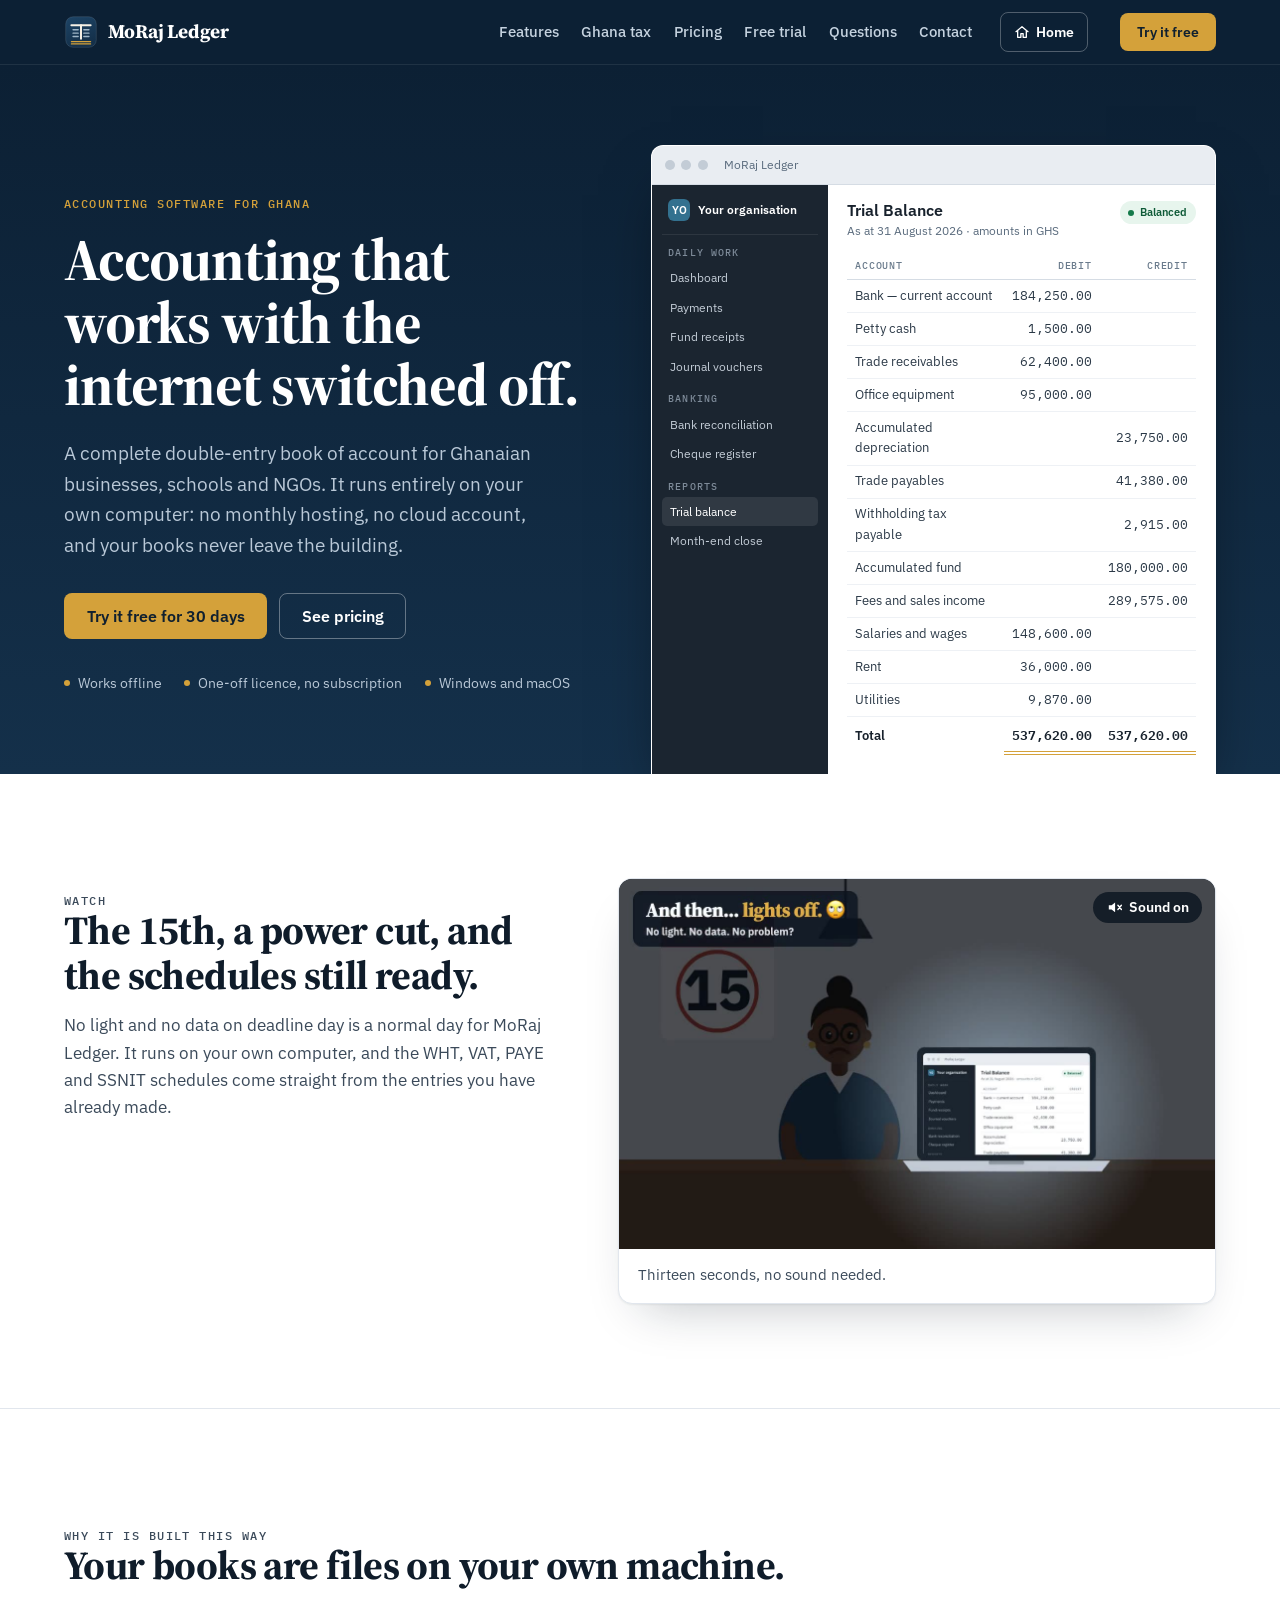
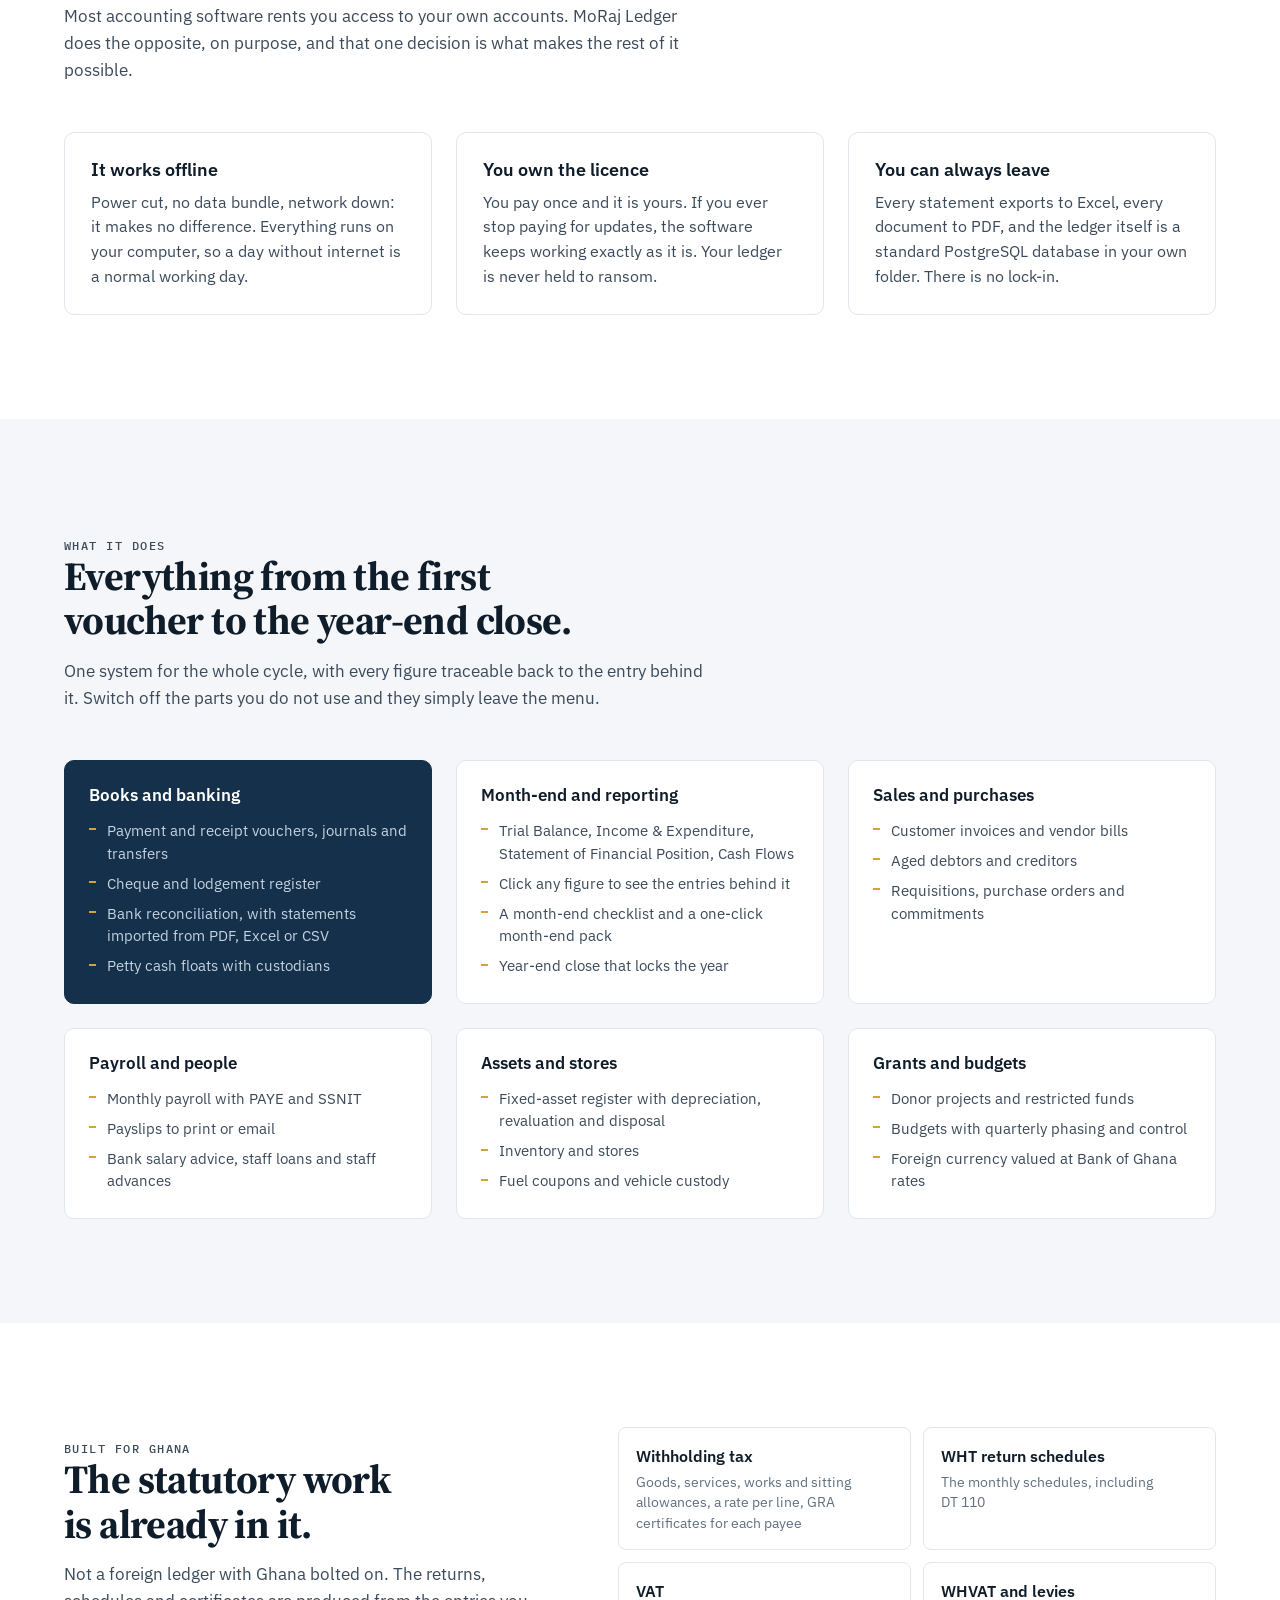
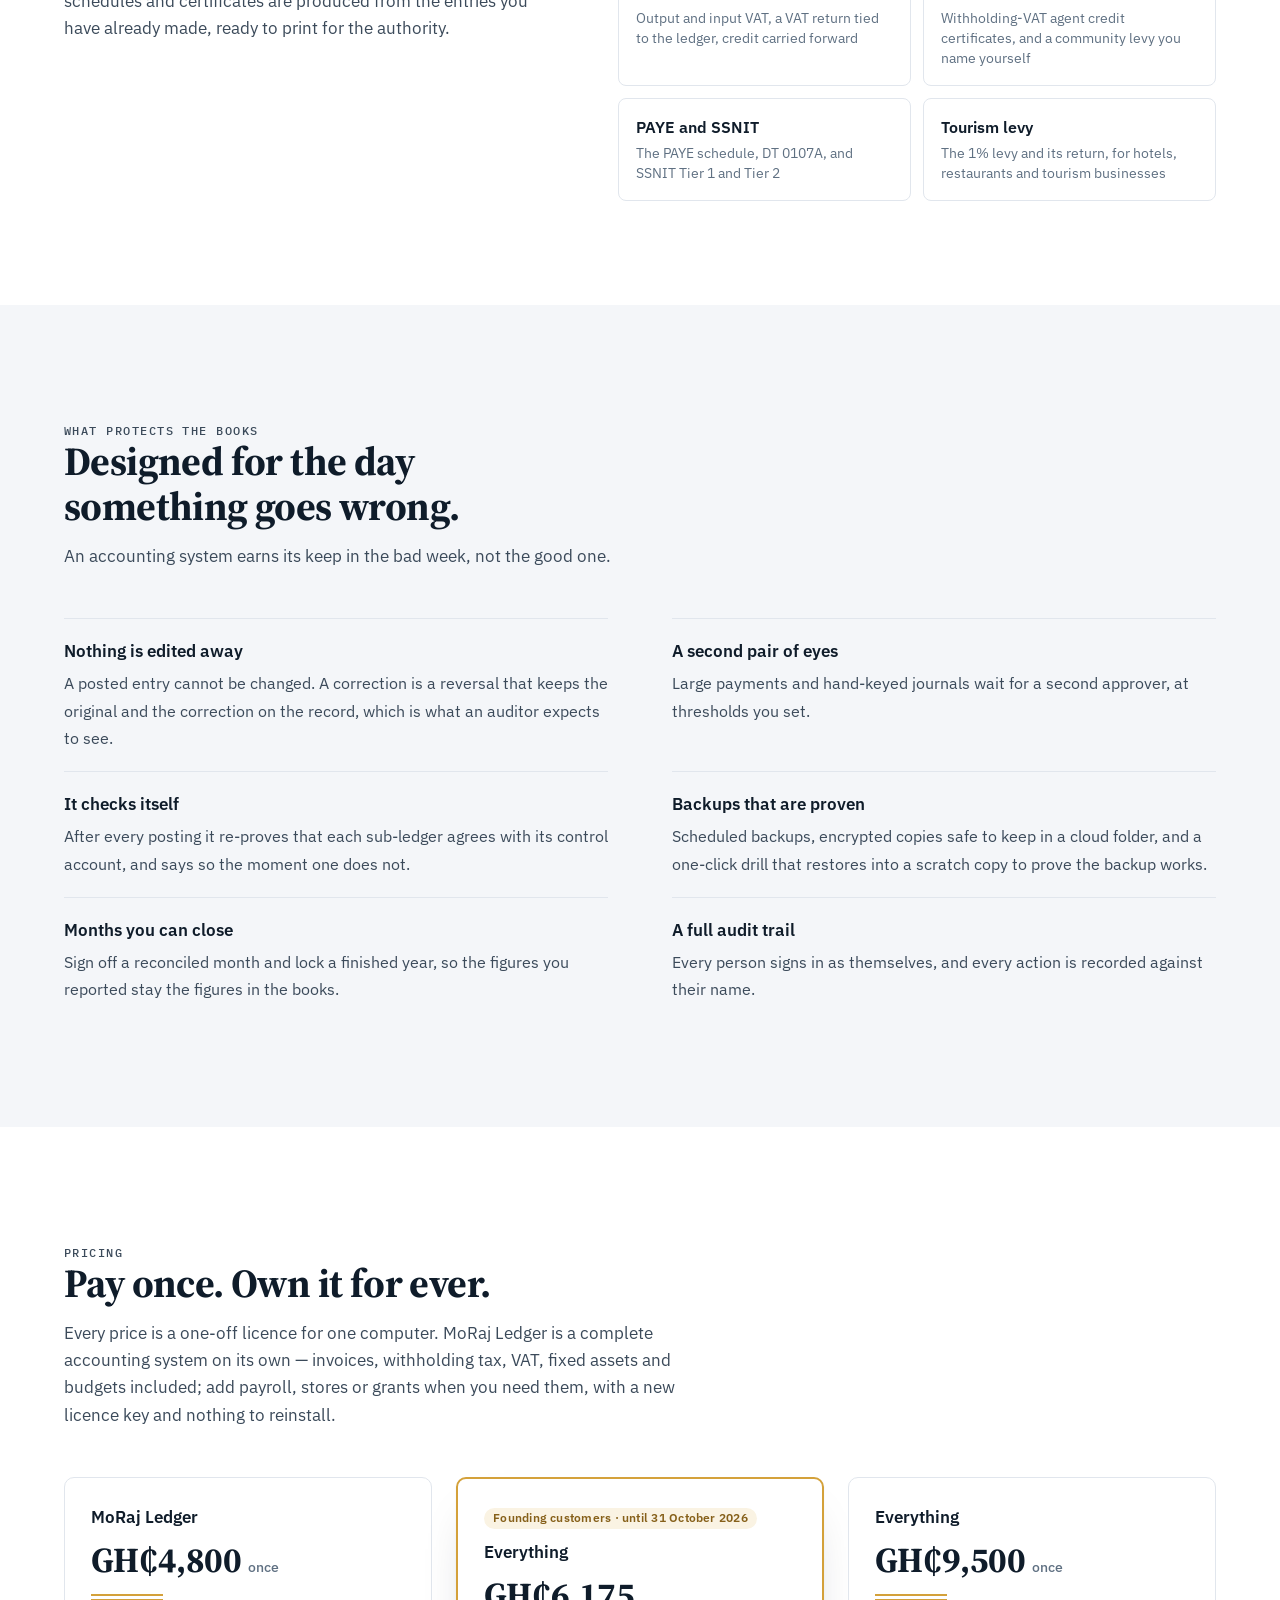
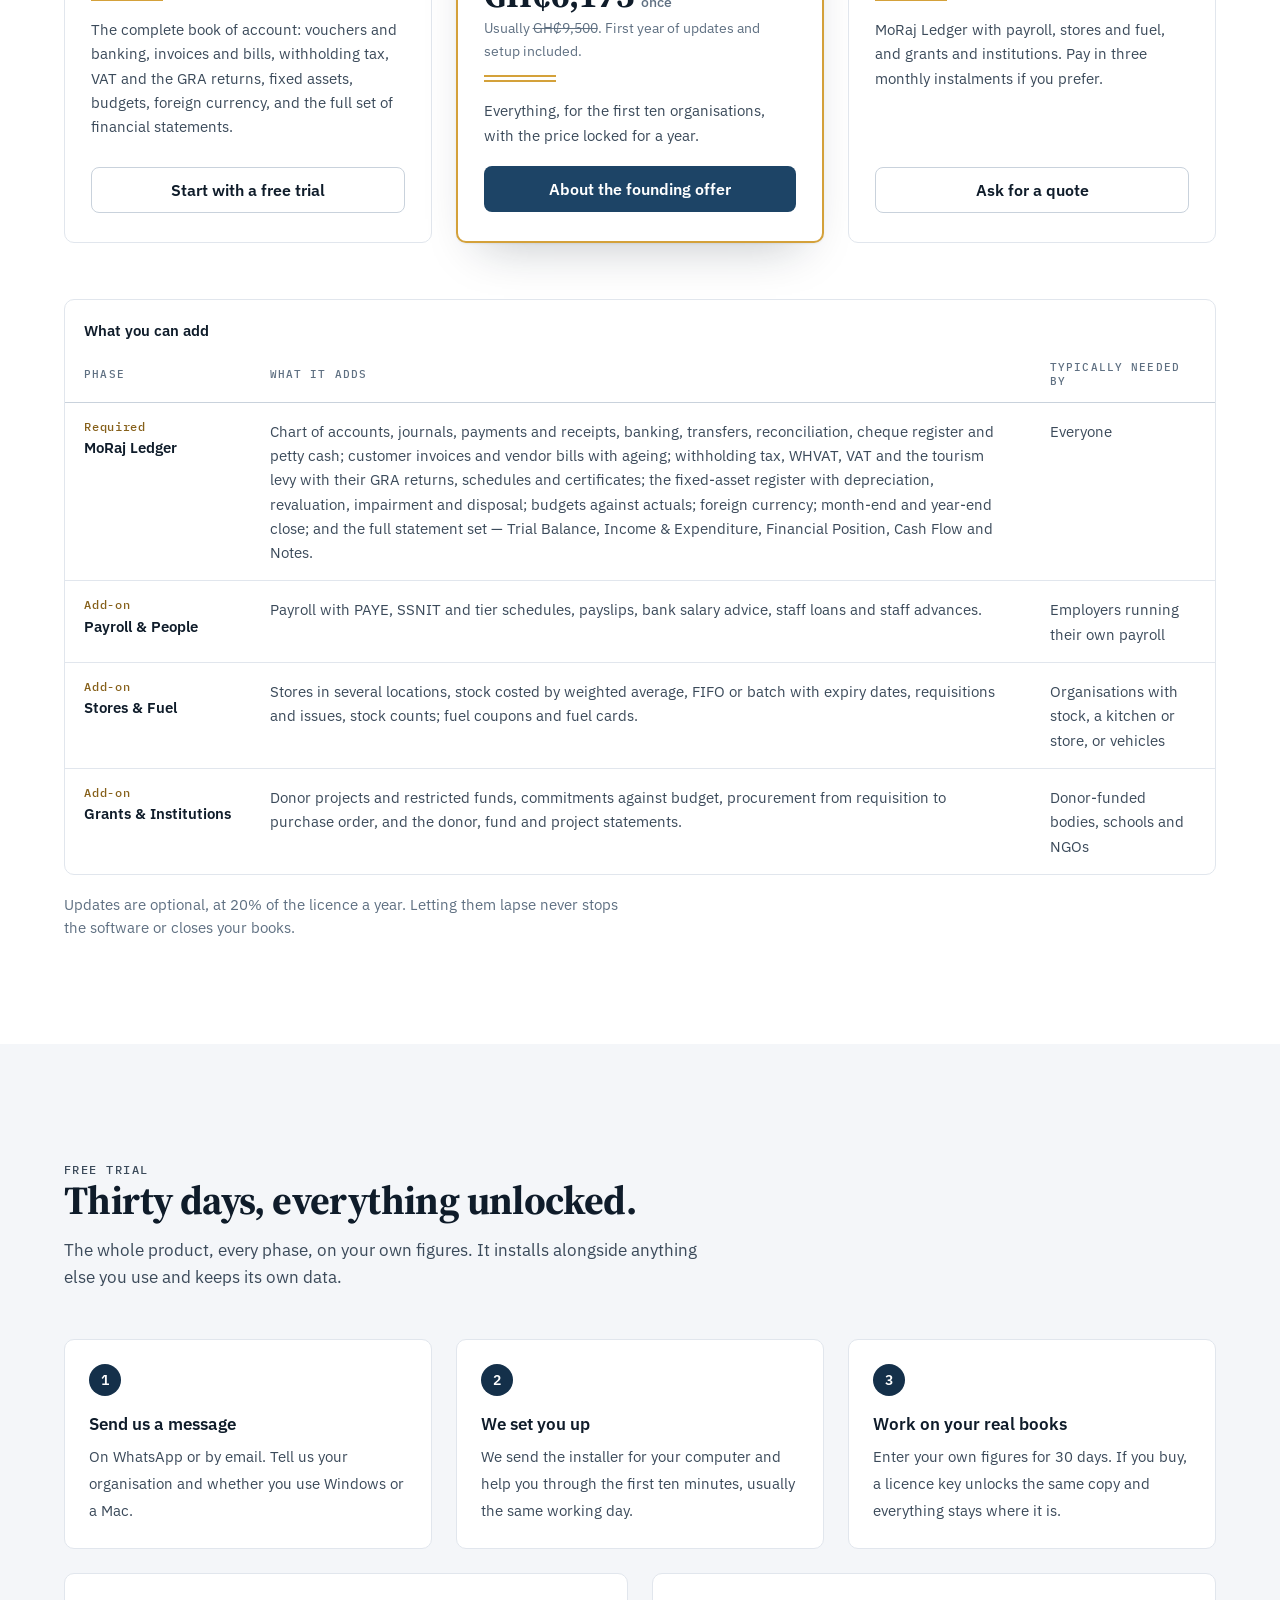
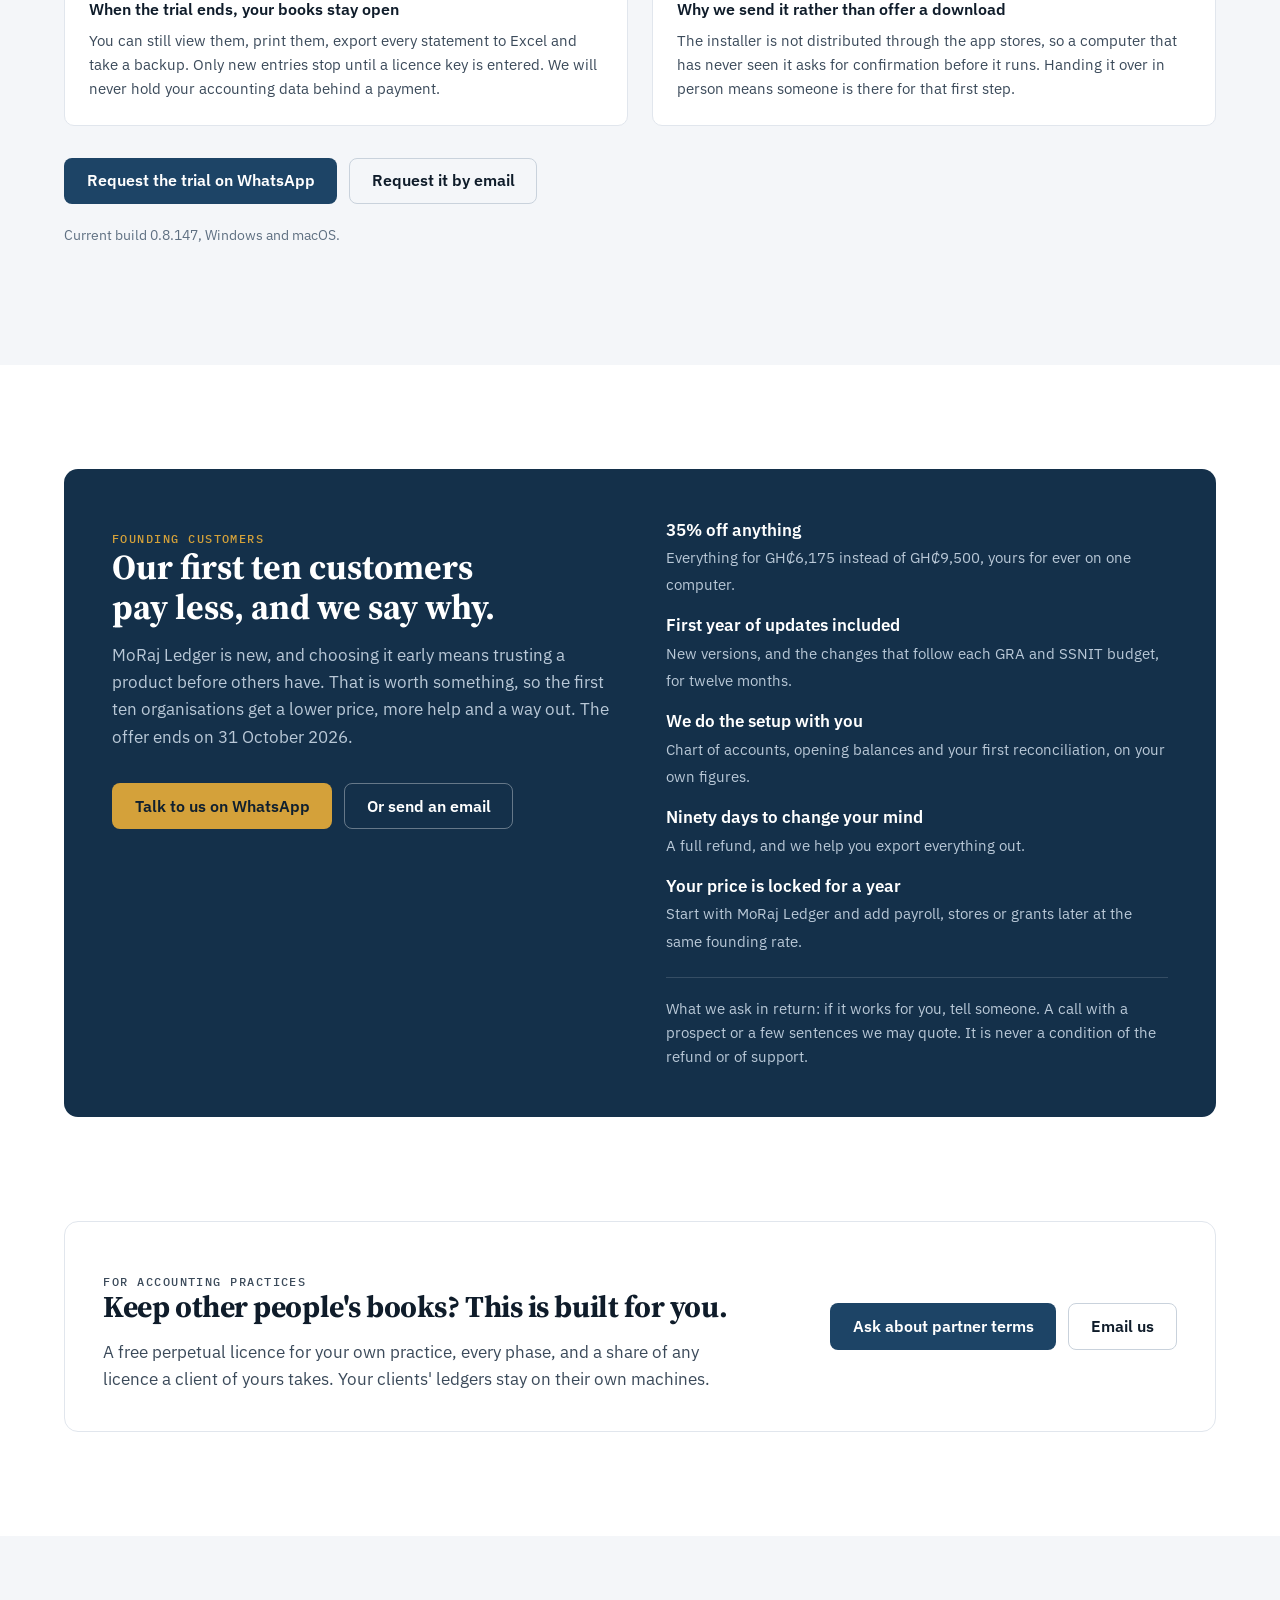
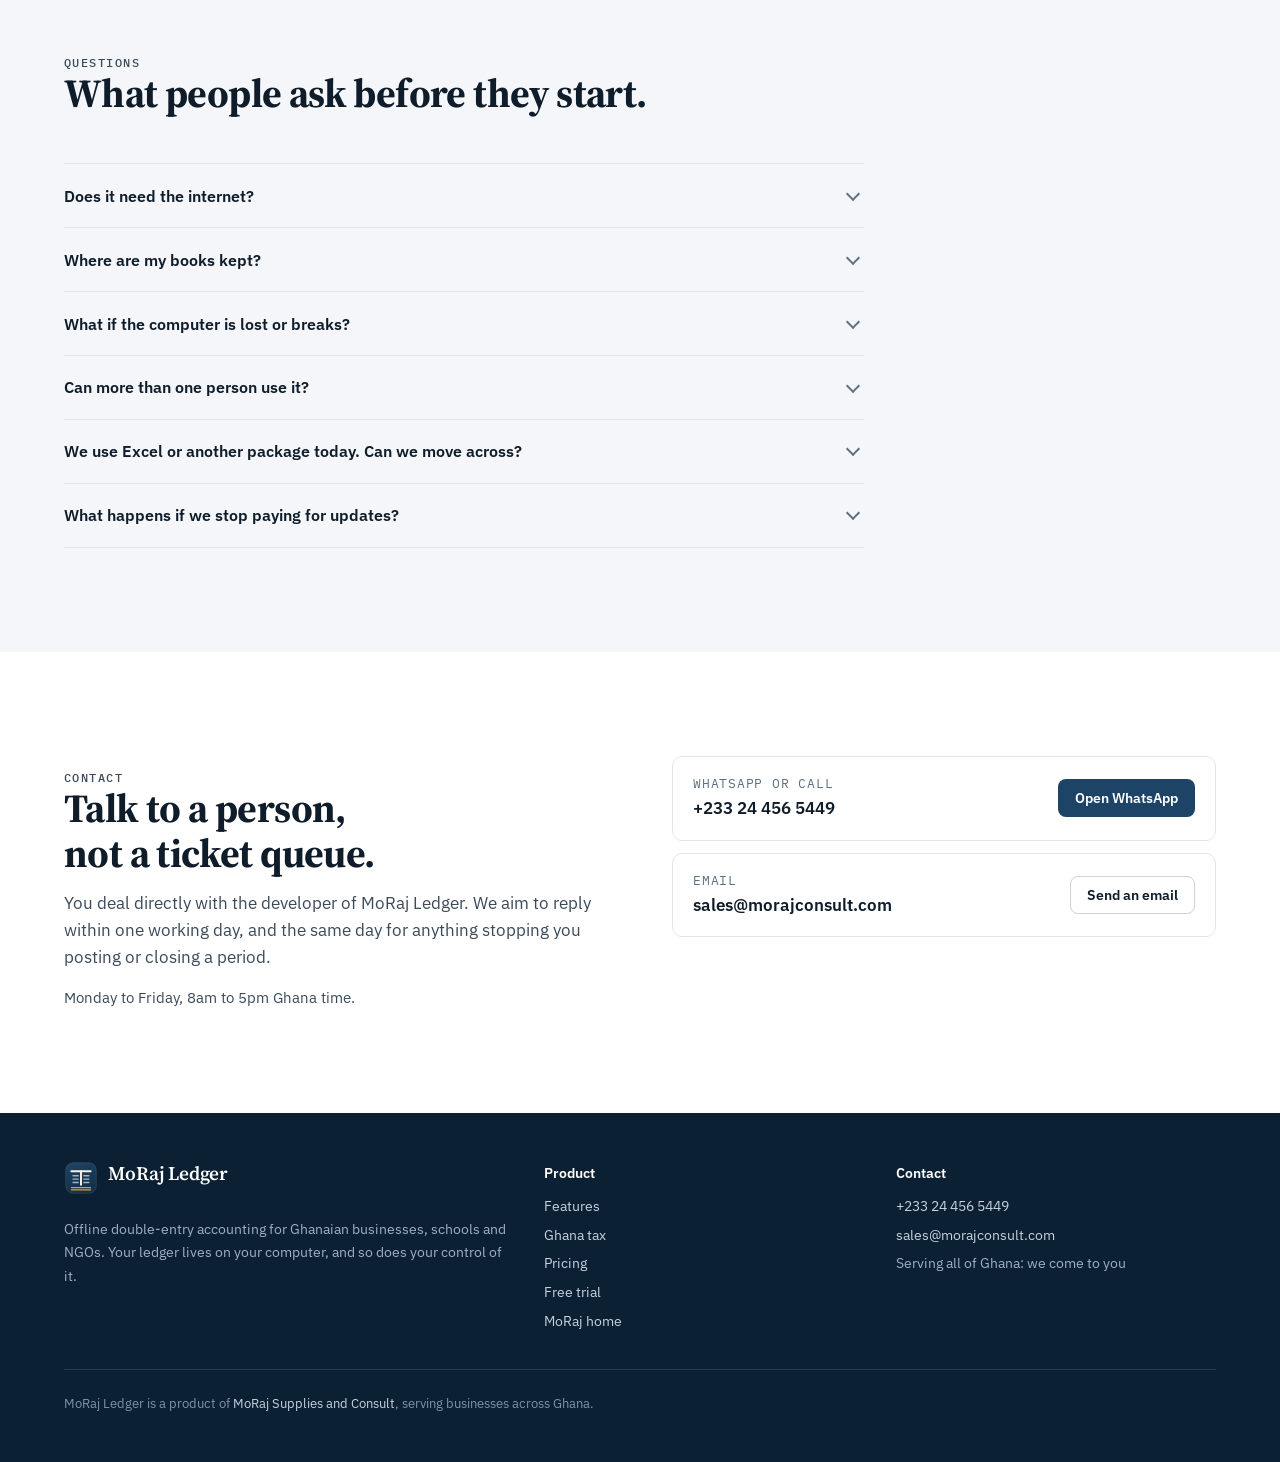
==== commit 27e61ae6: "Ledger page: current build 0.8.147" ====
--- a/ledger/index.html
+++ b/ledger/index.html
@@ -704,7 +704,7 @@
         <a class="btn btn-primary" href="https://wa.me/233244565449?text=Hello%2C%20I%20would%20like%20to%20try%20MoRaj%20Ledger.%20My%20organisation%20is%3A%20">Request the trial on WhatsApp</a>
         <a class="btn btn-line" href="mailto:sales@morajconsult.com?subject=MoRaj%20Ledger%20%E2%80%94%2030-day%20trial&amp;body=Hello%2C%0A%0AI%20would%20like%20to%20try%20MoRaj%20Ledger.%0A%0AOrganisation%3A%20%0AWhat%20we%20do%3A%20%0AWindows%20or%20Mac%3A%20%0AHow%20many%20people%20will%20use%20it%3A%20%0A%0AThank%20you.">Request it by email</a>
       </div>
-      <p class="build">Current build 0.8.146, Windows and macOS.</p>
+      <p class="build">Current build 0.8.147, Windows and macOS.</p>
     </div>
   </section>
 
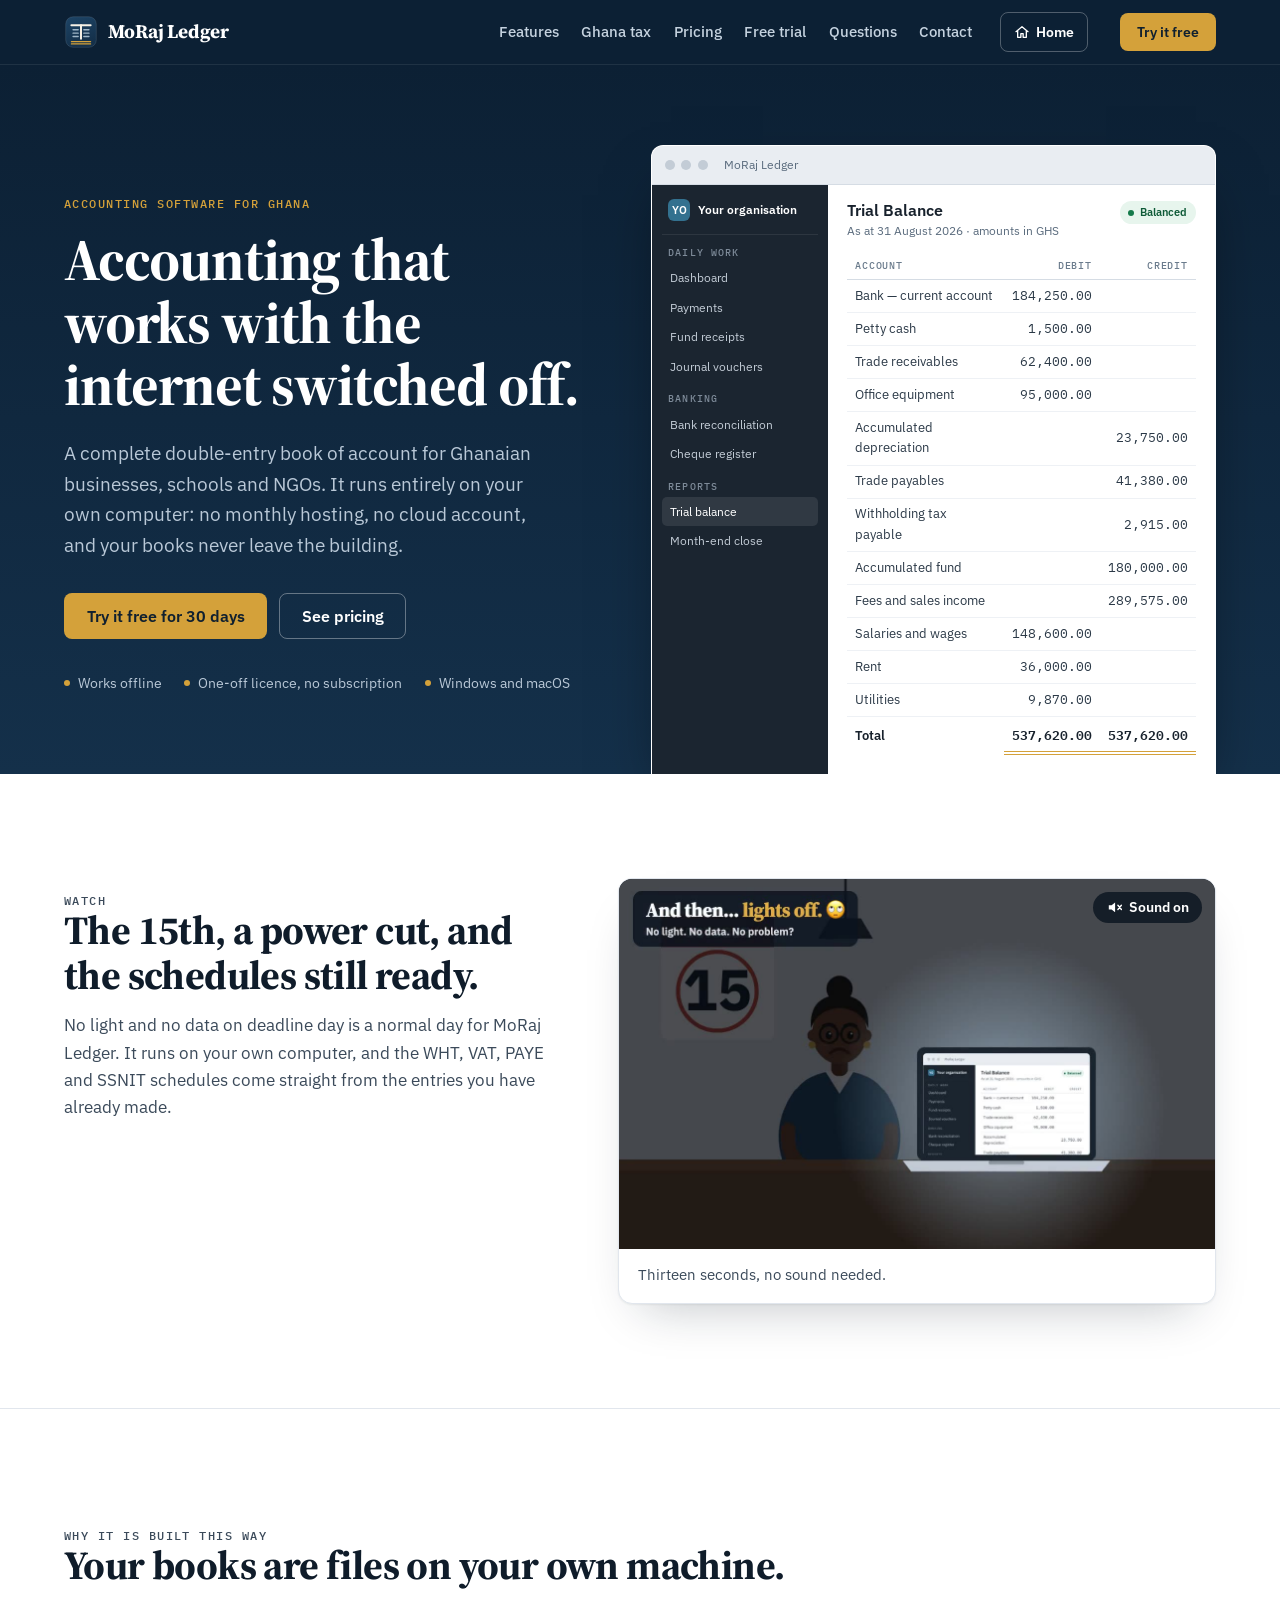
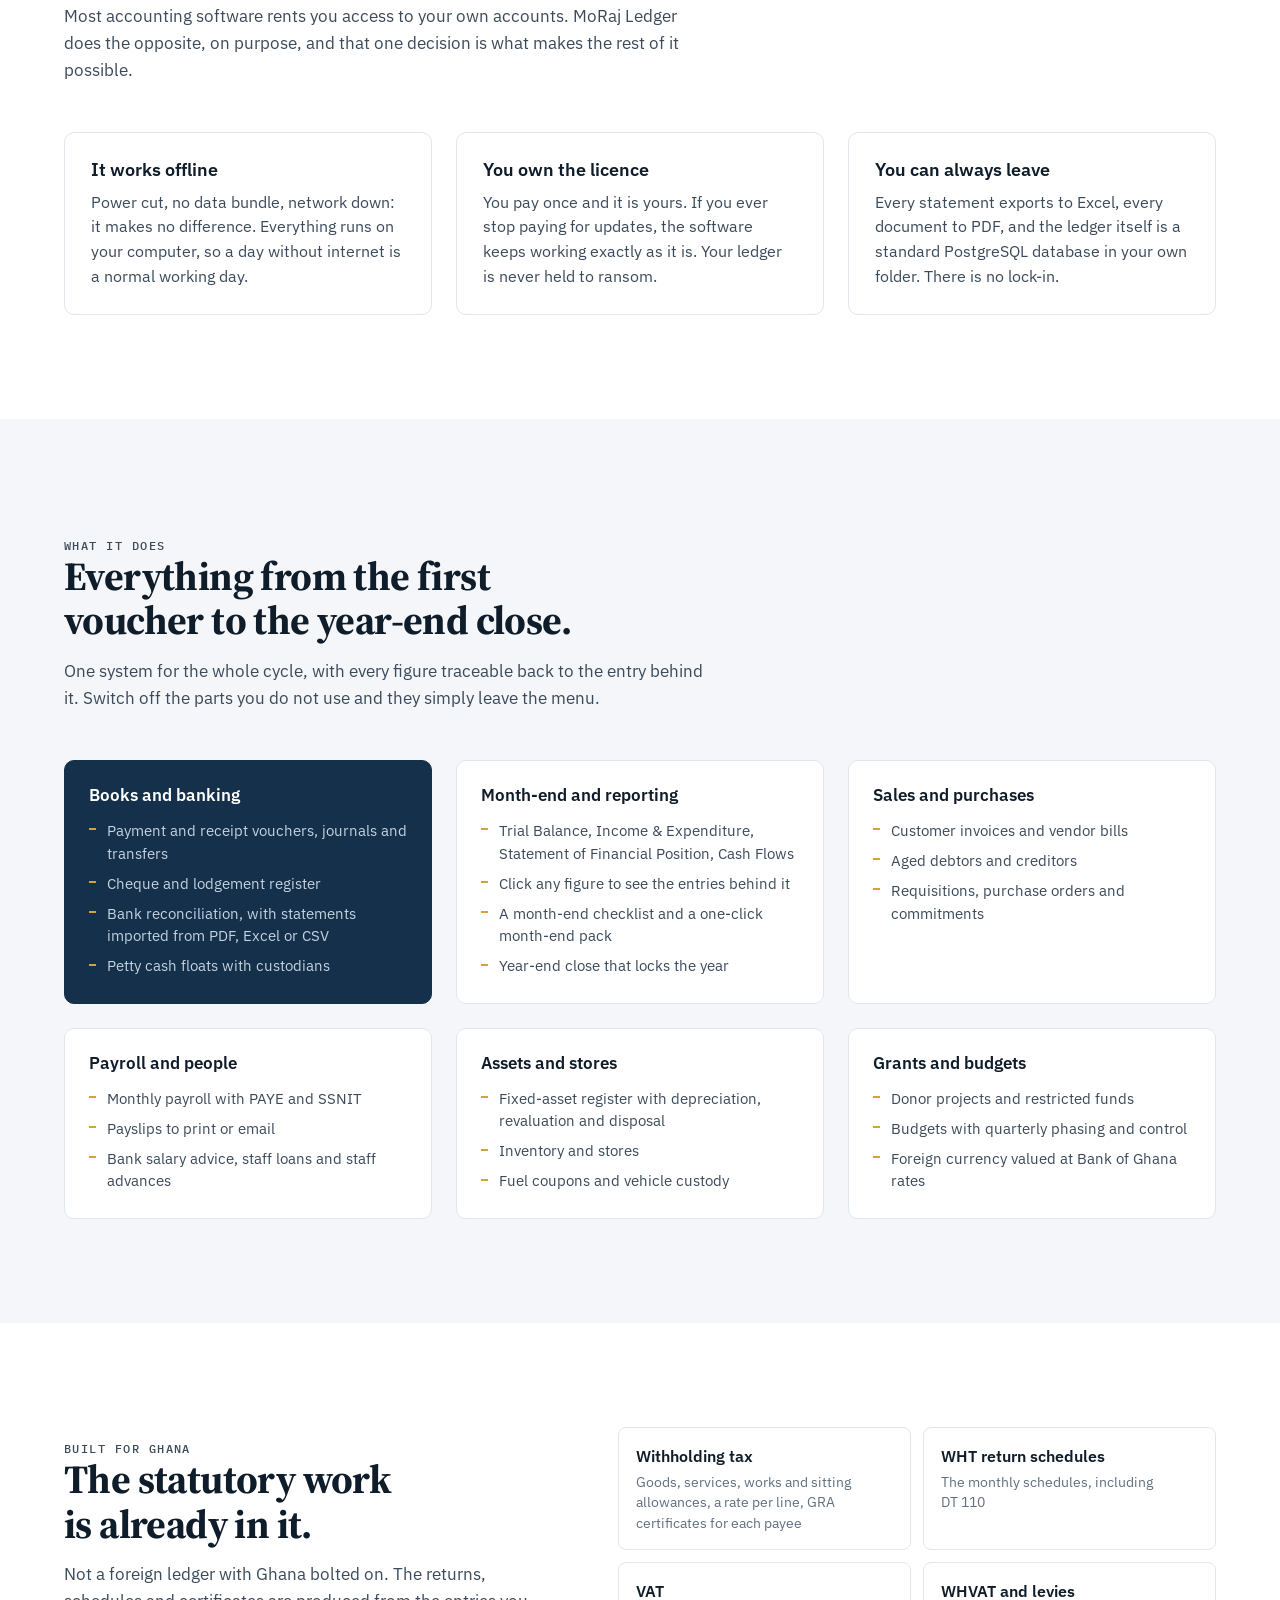
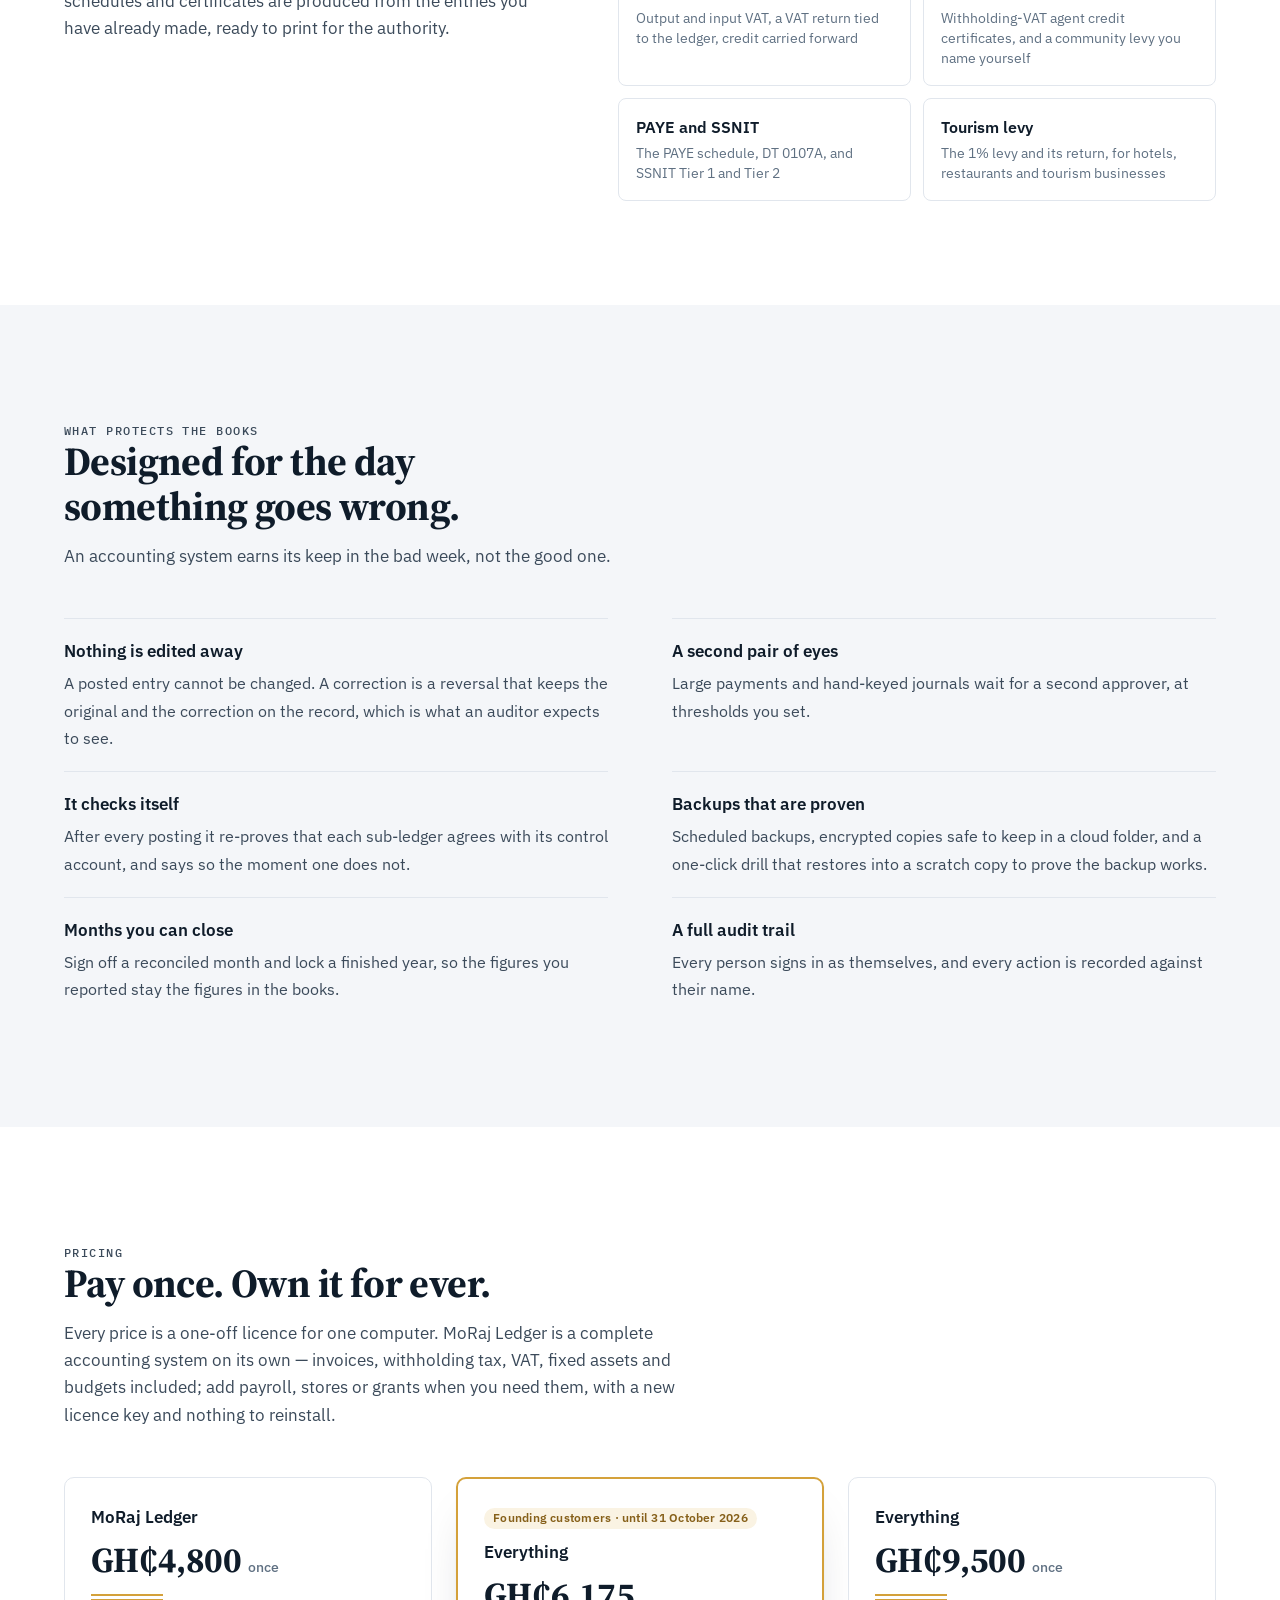
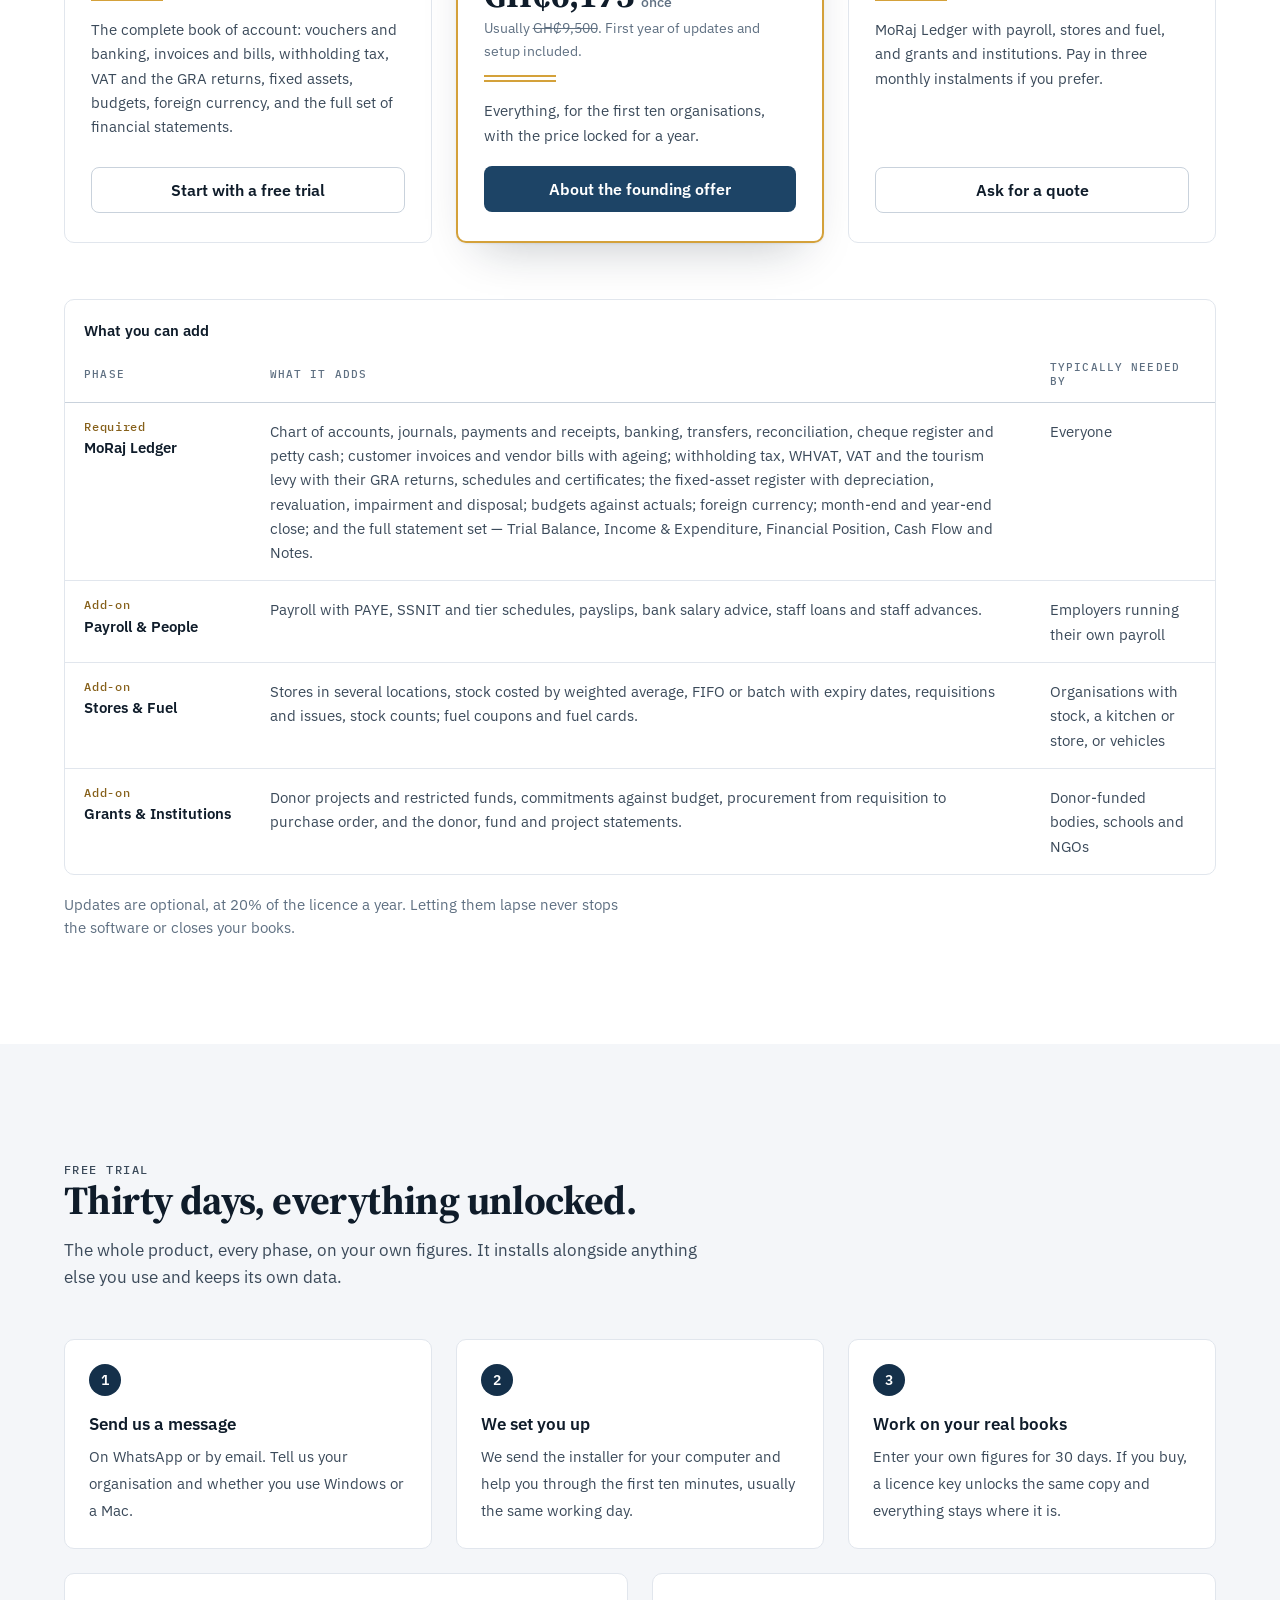
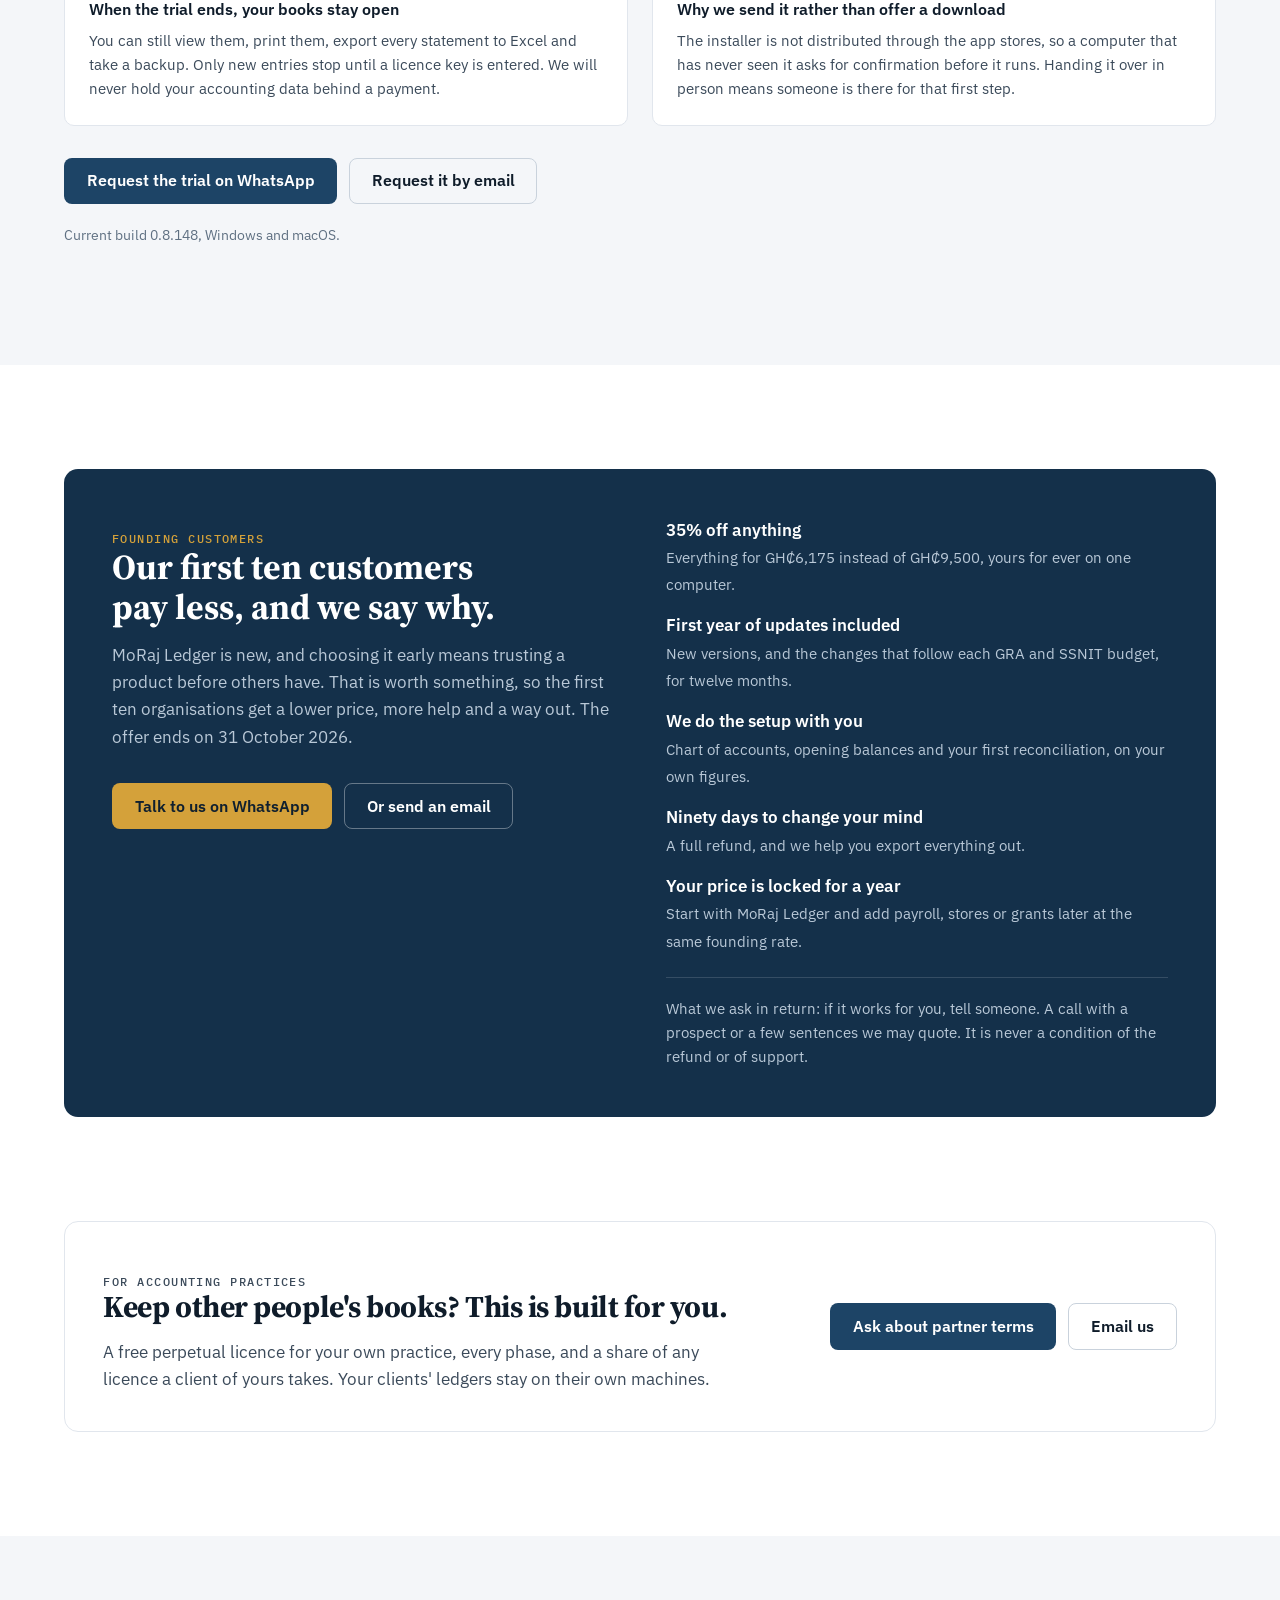
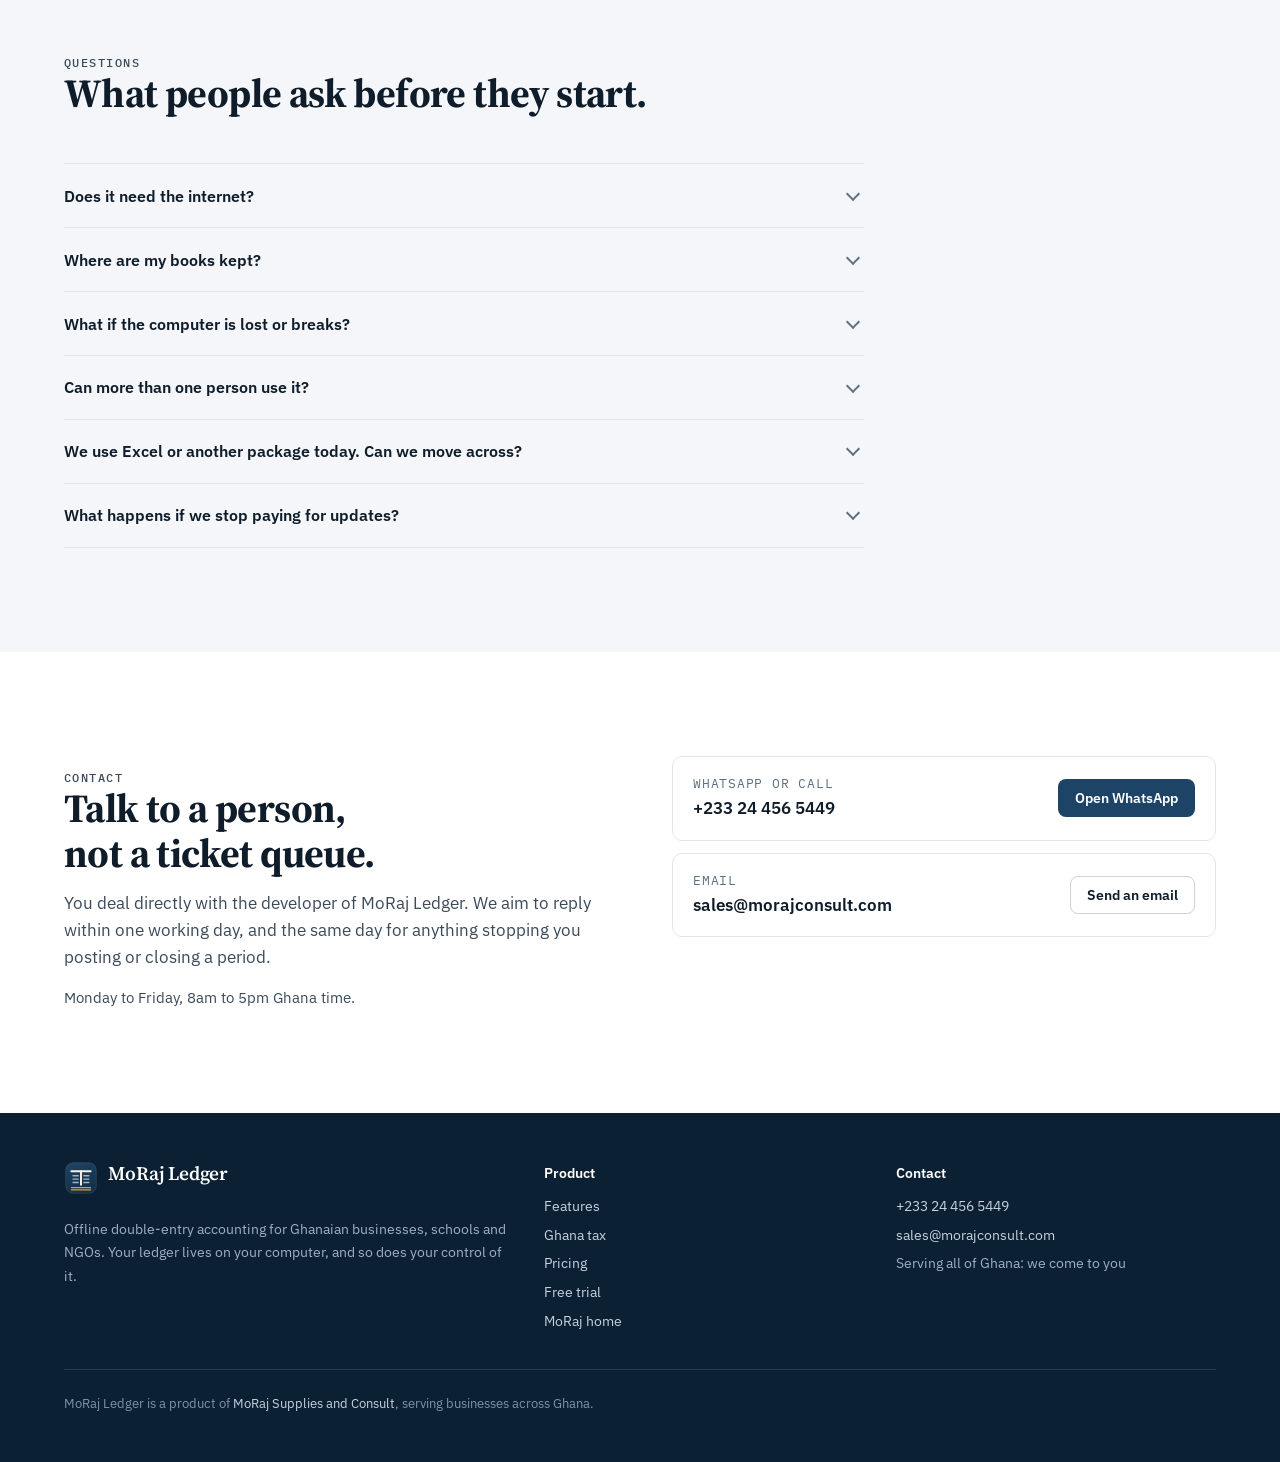
==== commit bb4b65d1: "Ledger page: current build 0.8.148" ====
--- a/ledger/index.html
+++ b/ledger/index.html
@@ -704,7 +704,7 @@
         <a class="btn btn-primary" href="https://wa.me/233244565449?text=Hello%2C%20I%20would%20like%20to%20try%20MoRaj%20Ledger.%20My%20organisation%20is%3A%20">Request the trial on WhatsApp</a>
         <a class="btn btn-line" href="mailto:sales@morajconsult.com?subject=MoRaj%20Ledger%20%E2%80%94%2030-day%20trial&amp;body=Hello%2C%0A%0AI%20would%20like%20to%20try%20MoRaj%20Ledger.%0A%0AOrganisation%3A%20%0AWhat%20we%20do%3A%20%0AWindows%20or%20Mac%3A%20%0AHow%20many%20people%20will%20use%20it%3A%20%0A%0AThank%20you.">Request it by email</a>
       </div>
-      <p class="build">Current build 0.8.147, Windows and macOS.</p>
+      <p class="build">Current build 0.8.148, Windows and macOS.</p>
     </div>
   </section>
 
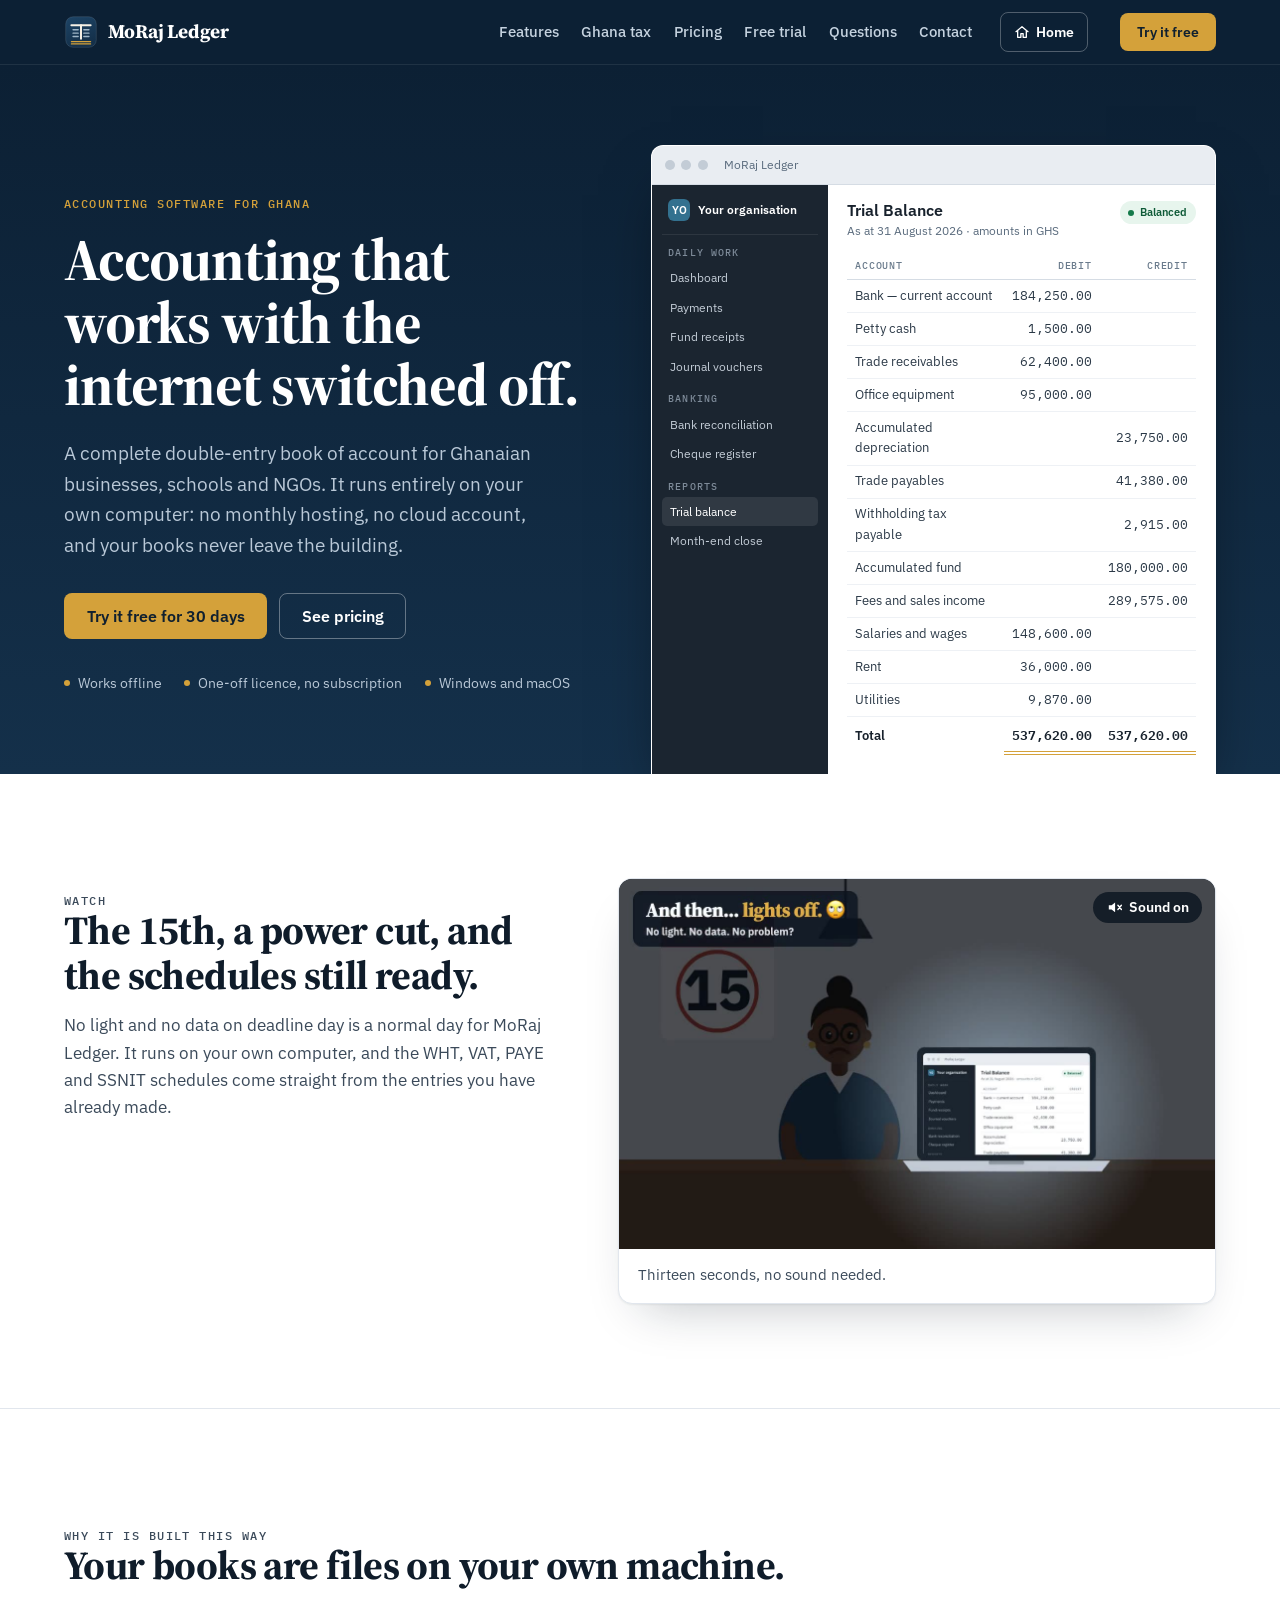
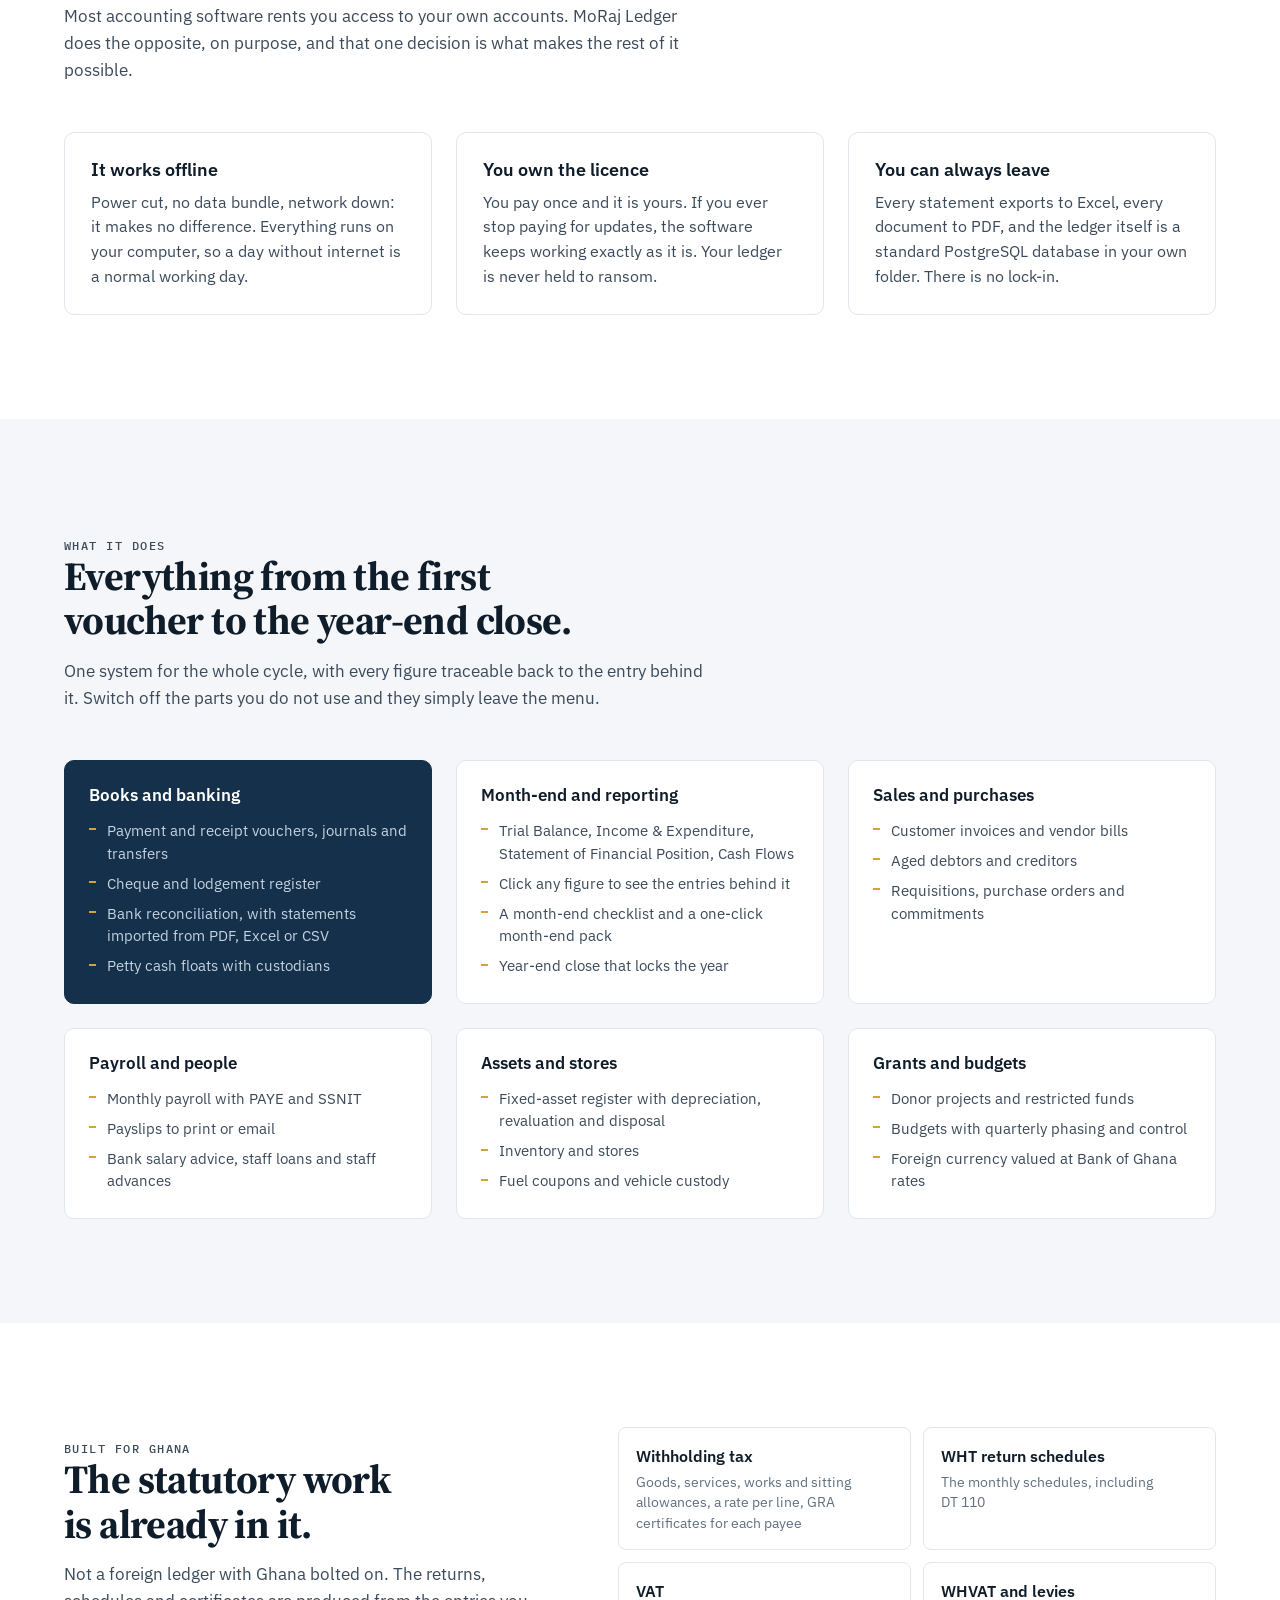
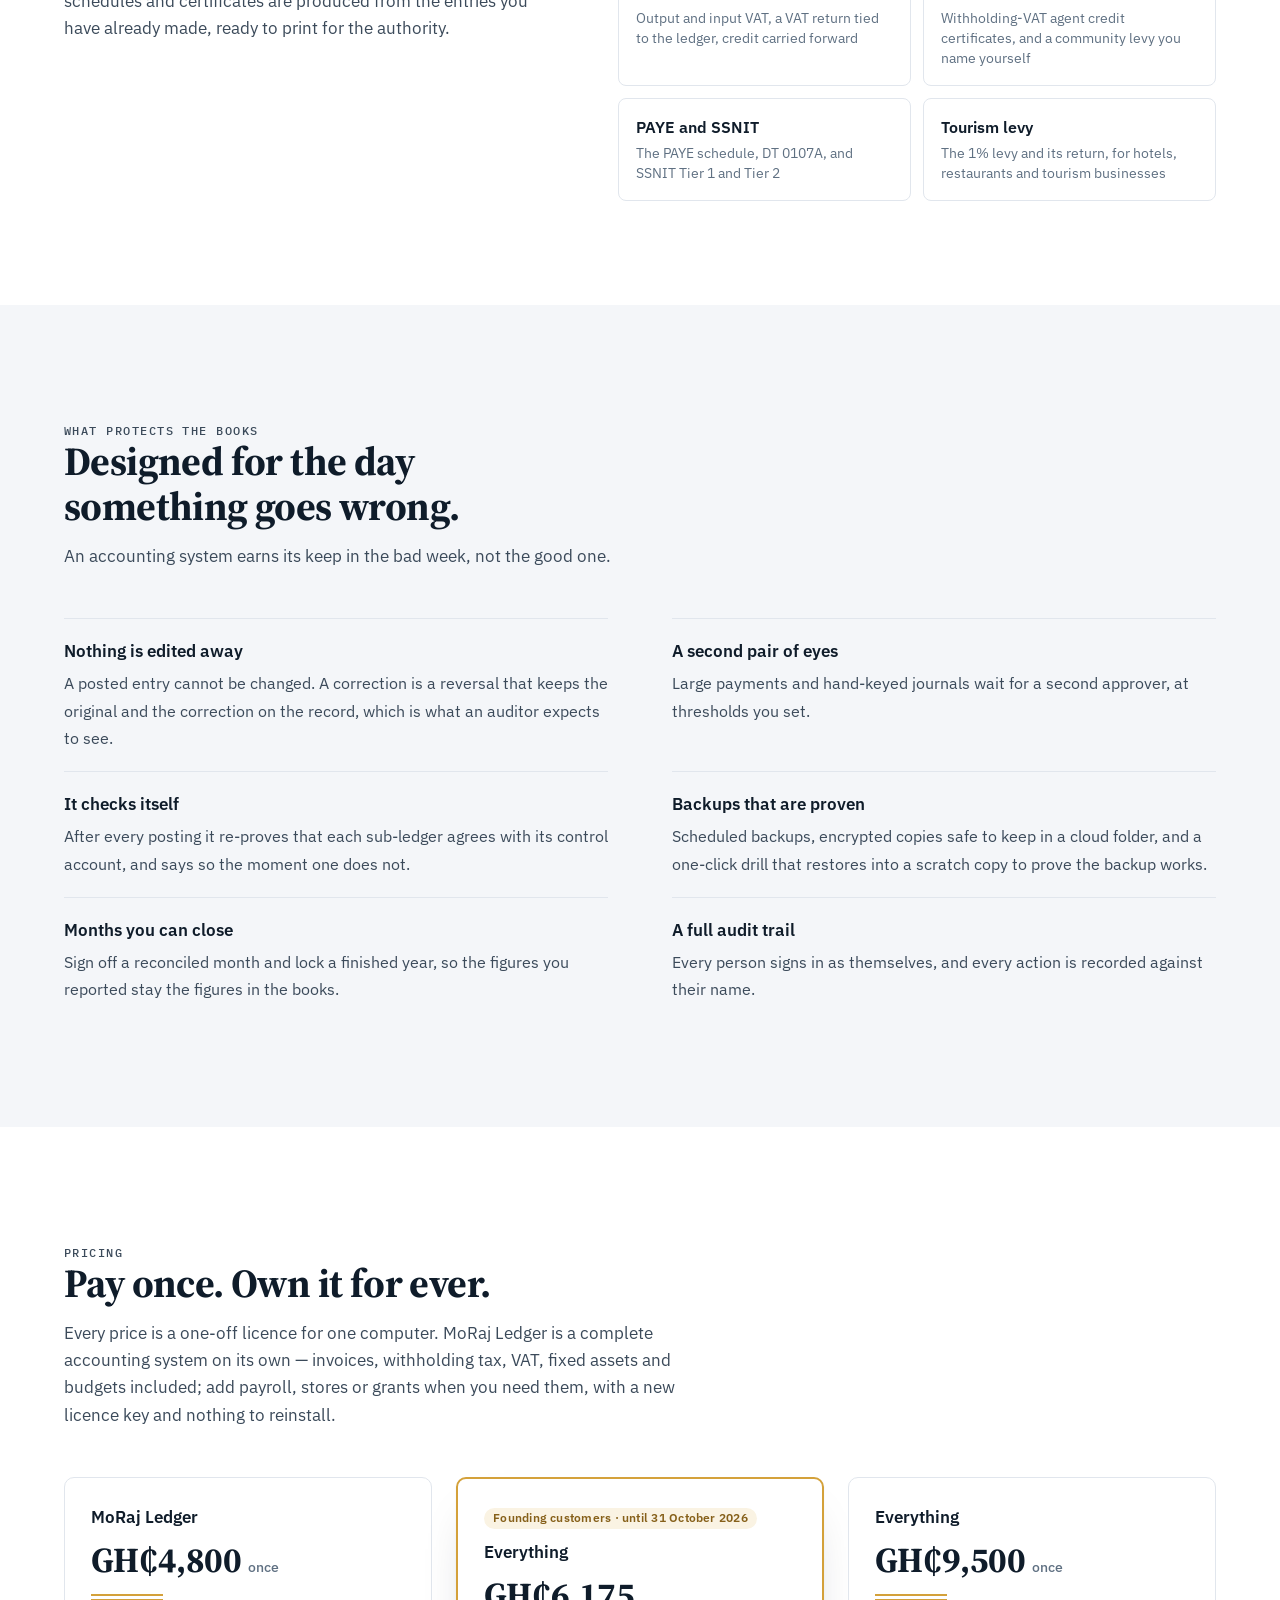
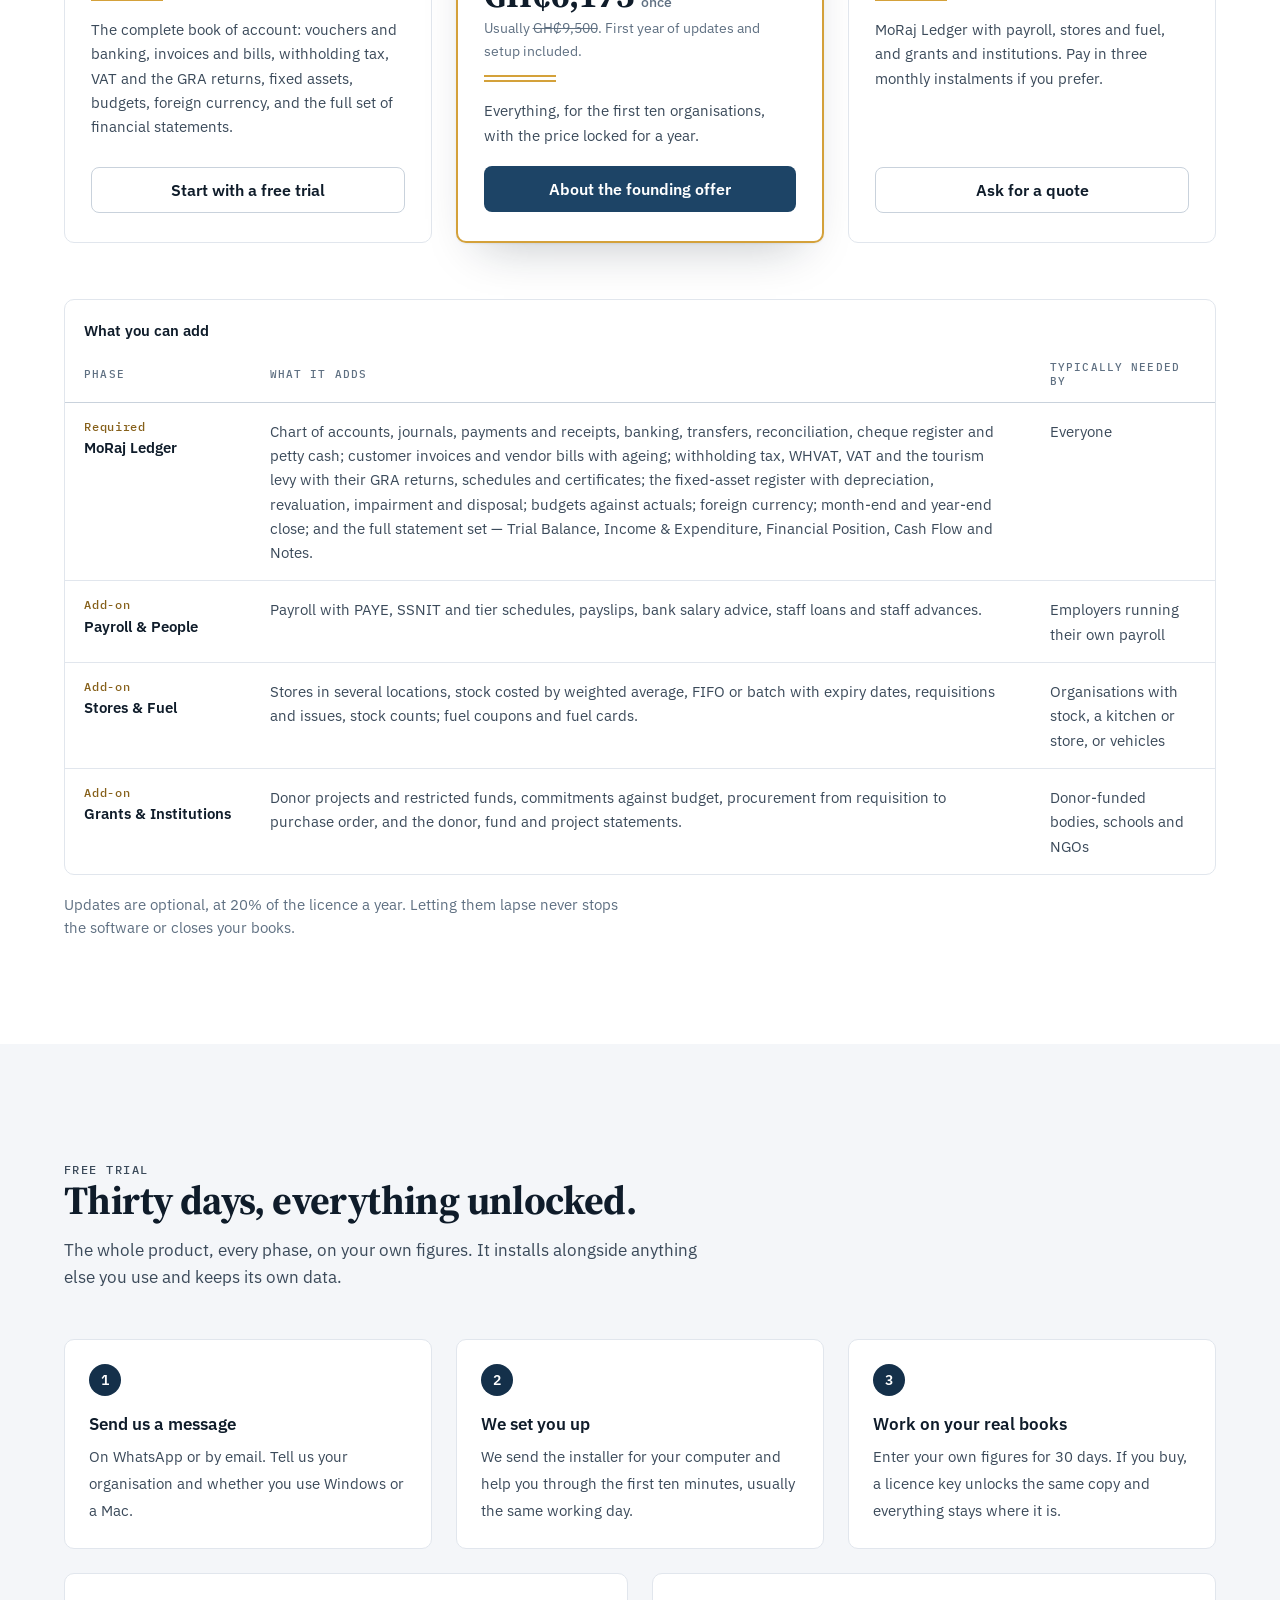
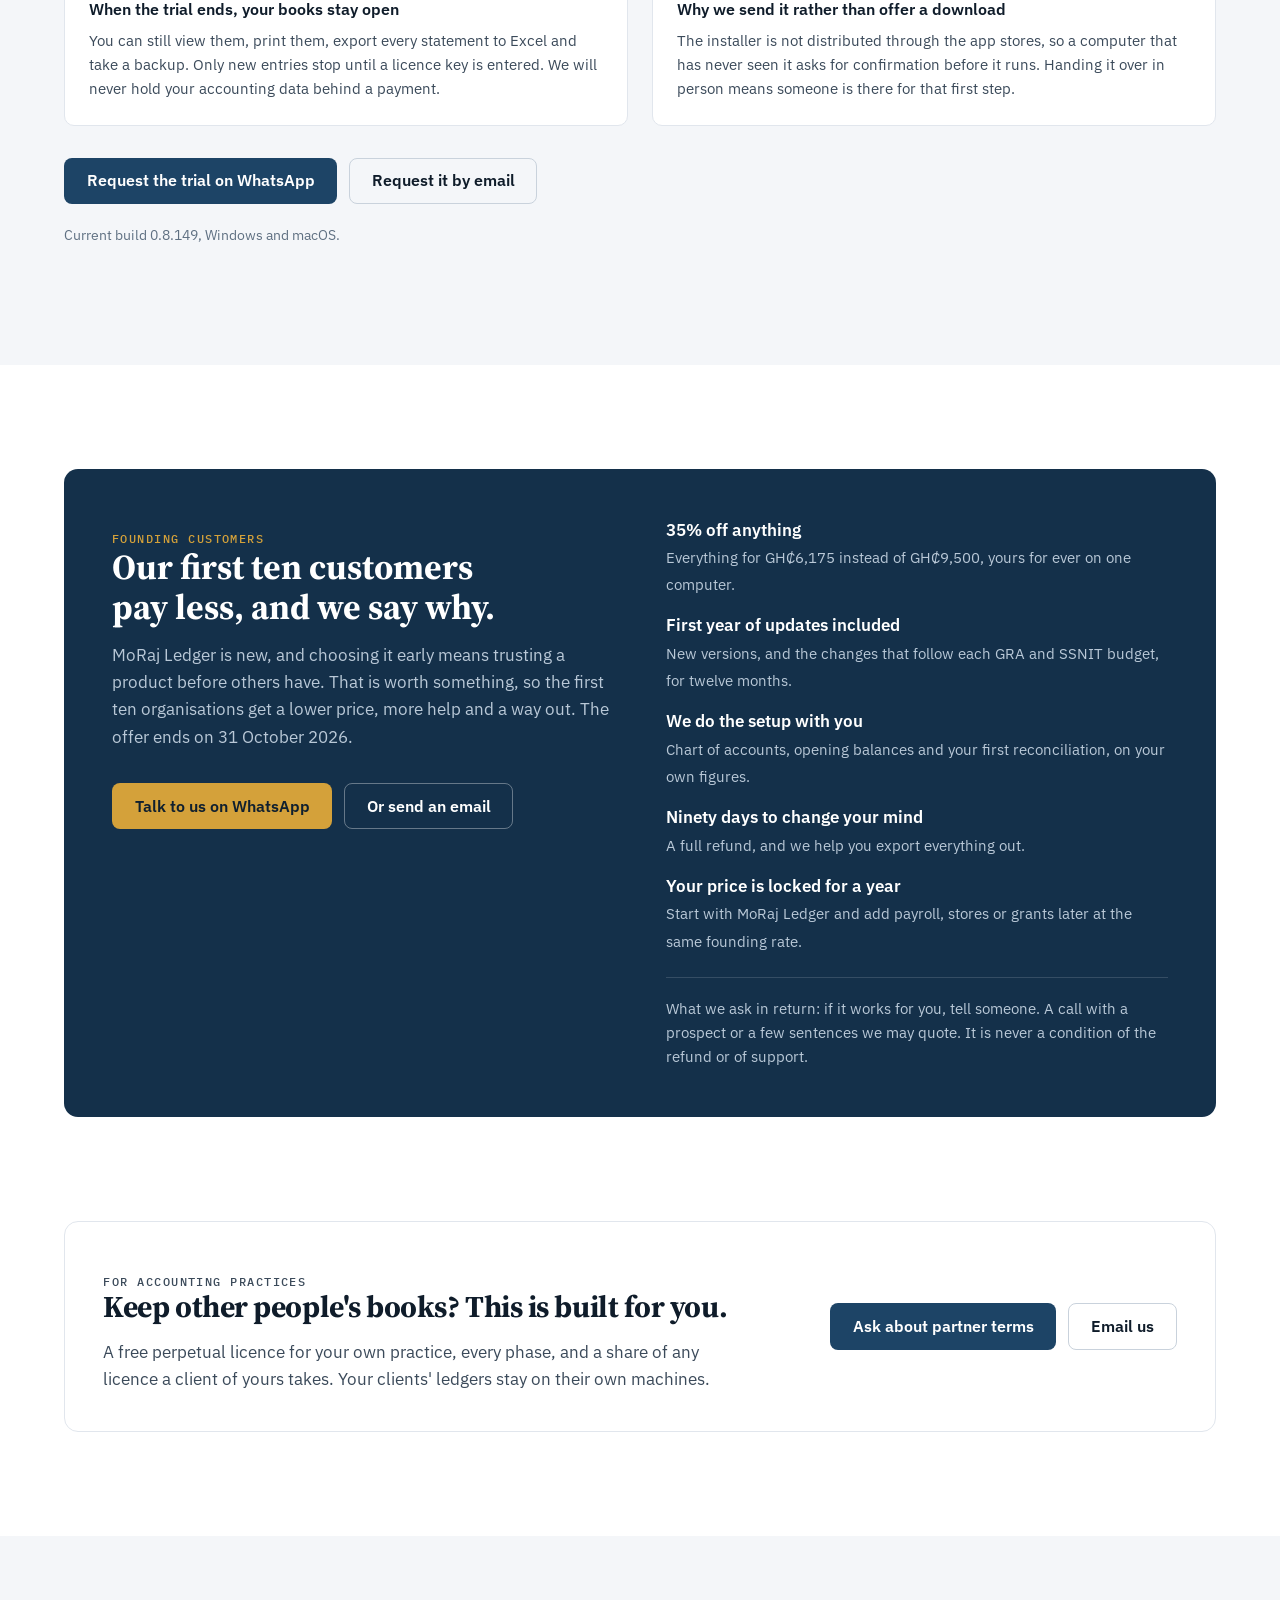
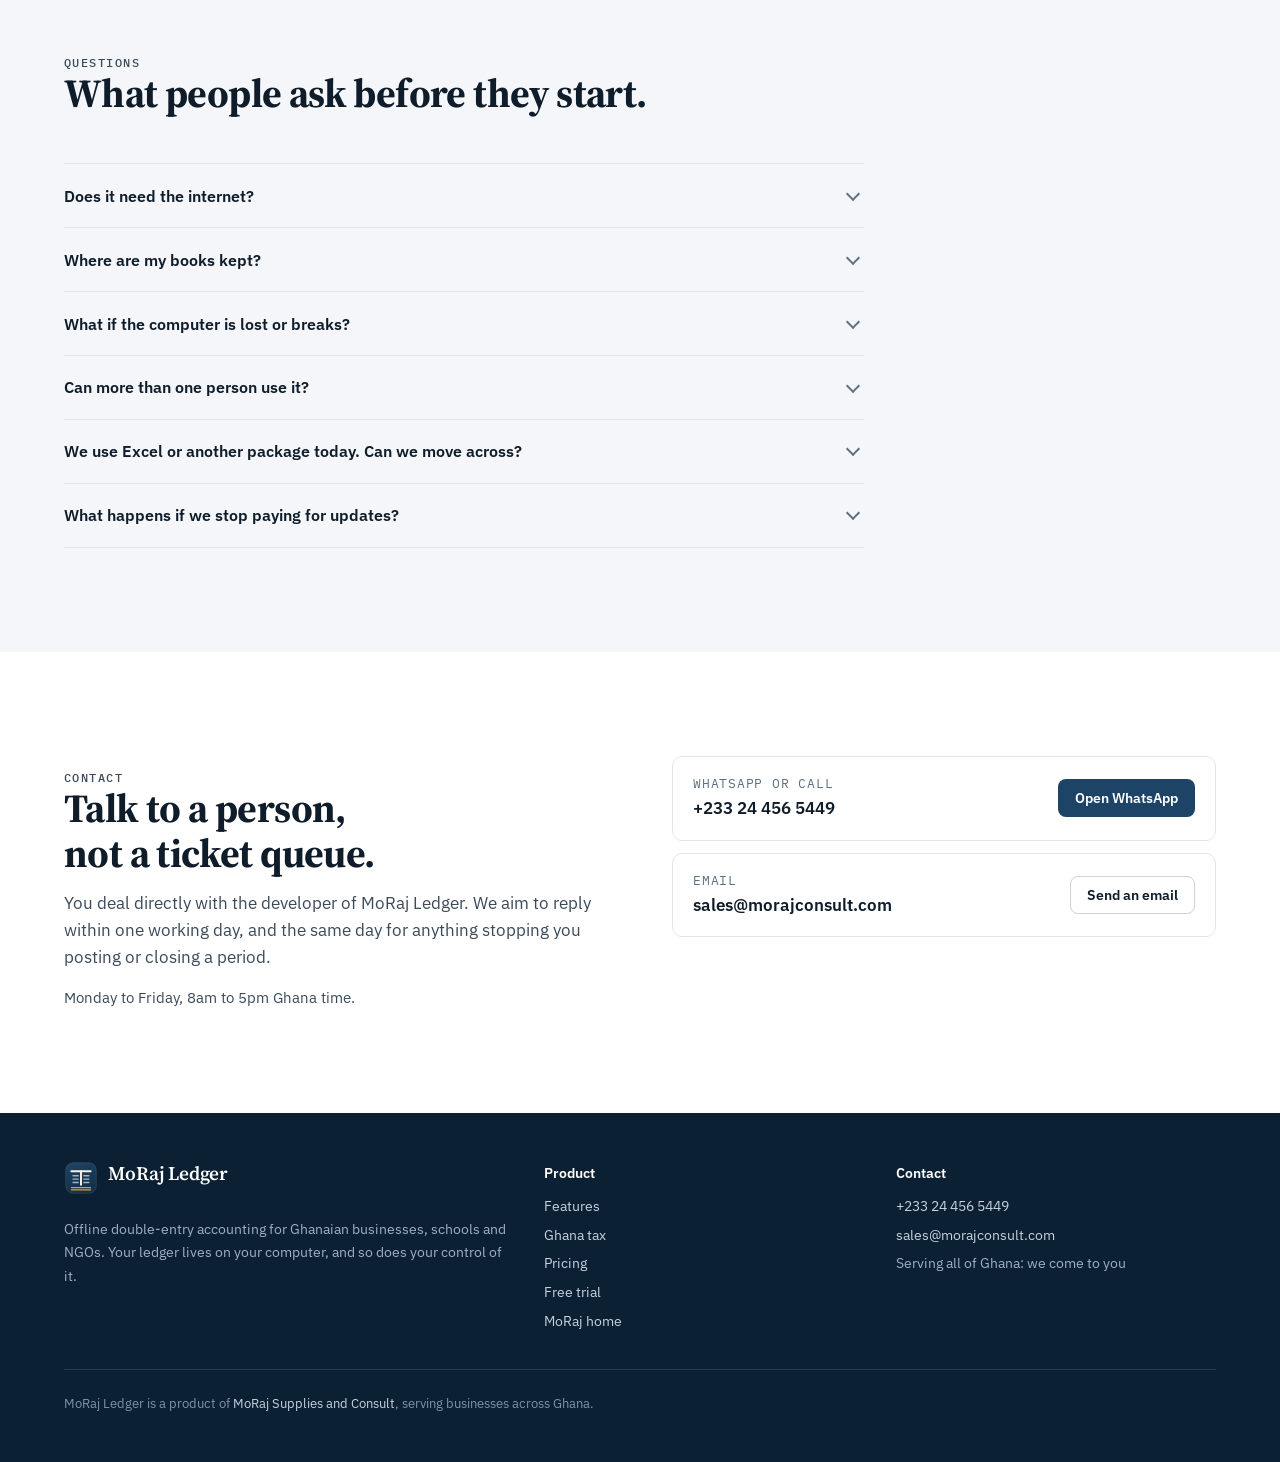
==== commit 08fdf2df: "Ledger page: current build 0.8.149 Co-Authored-By: Claude Opus 5.5 <noreply@anthropic.com>" ====
--- a/ledger/index.html
+++ b/ledger/index.html
@@ -704,7 +704,7 @@
         <a class="btn btn-primary" href="https://wa.me/233244565449?text=Hello%2C%20I%20would%20like%20to%20try%20MoRaj%20Ledger.%20My%20organisation%20is%3A%20">Request the trial on WhatsApp</a>
         <a class="btn btn-line" href="mailto:sales@morajconsult.com?subject=MoRaj%20Ledger%20%E2%80%94%2030-day%20trial&amp;body=Hello%2C%0A%0AI%20would%20like%20to%20try%20MoRaj%20Ledger.%0A%0AOrganisation%3A%20%0AWhat%20we%20do%3A%20%0AWindows%20or%20Mac%3A%20%0AHow%20many%20people%20will%20use%20it%3A%20%0A%0AThank%20you.">Request it by email</a>
       </div>
-      <p class="build">Current build 0.8.148, Windows and macOS.</p>
+      <p class="build">Current build 0.8.149, Windows and macOS.</p>
     </div>
   </section>
 
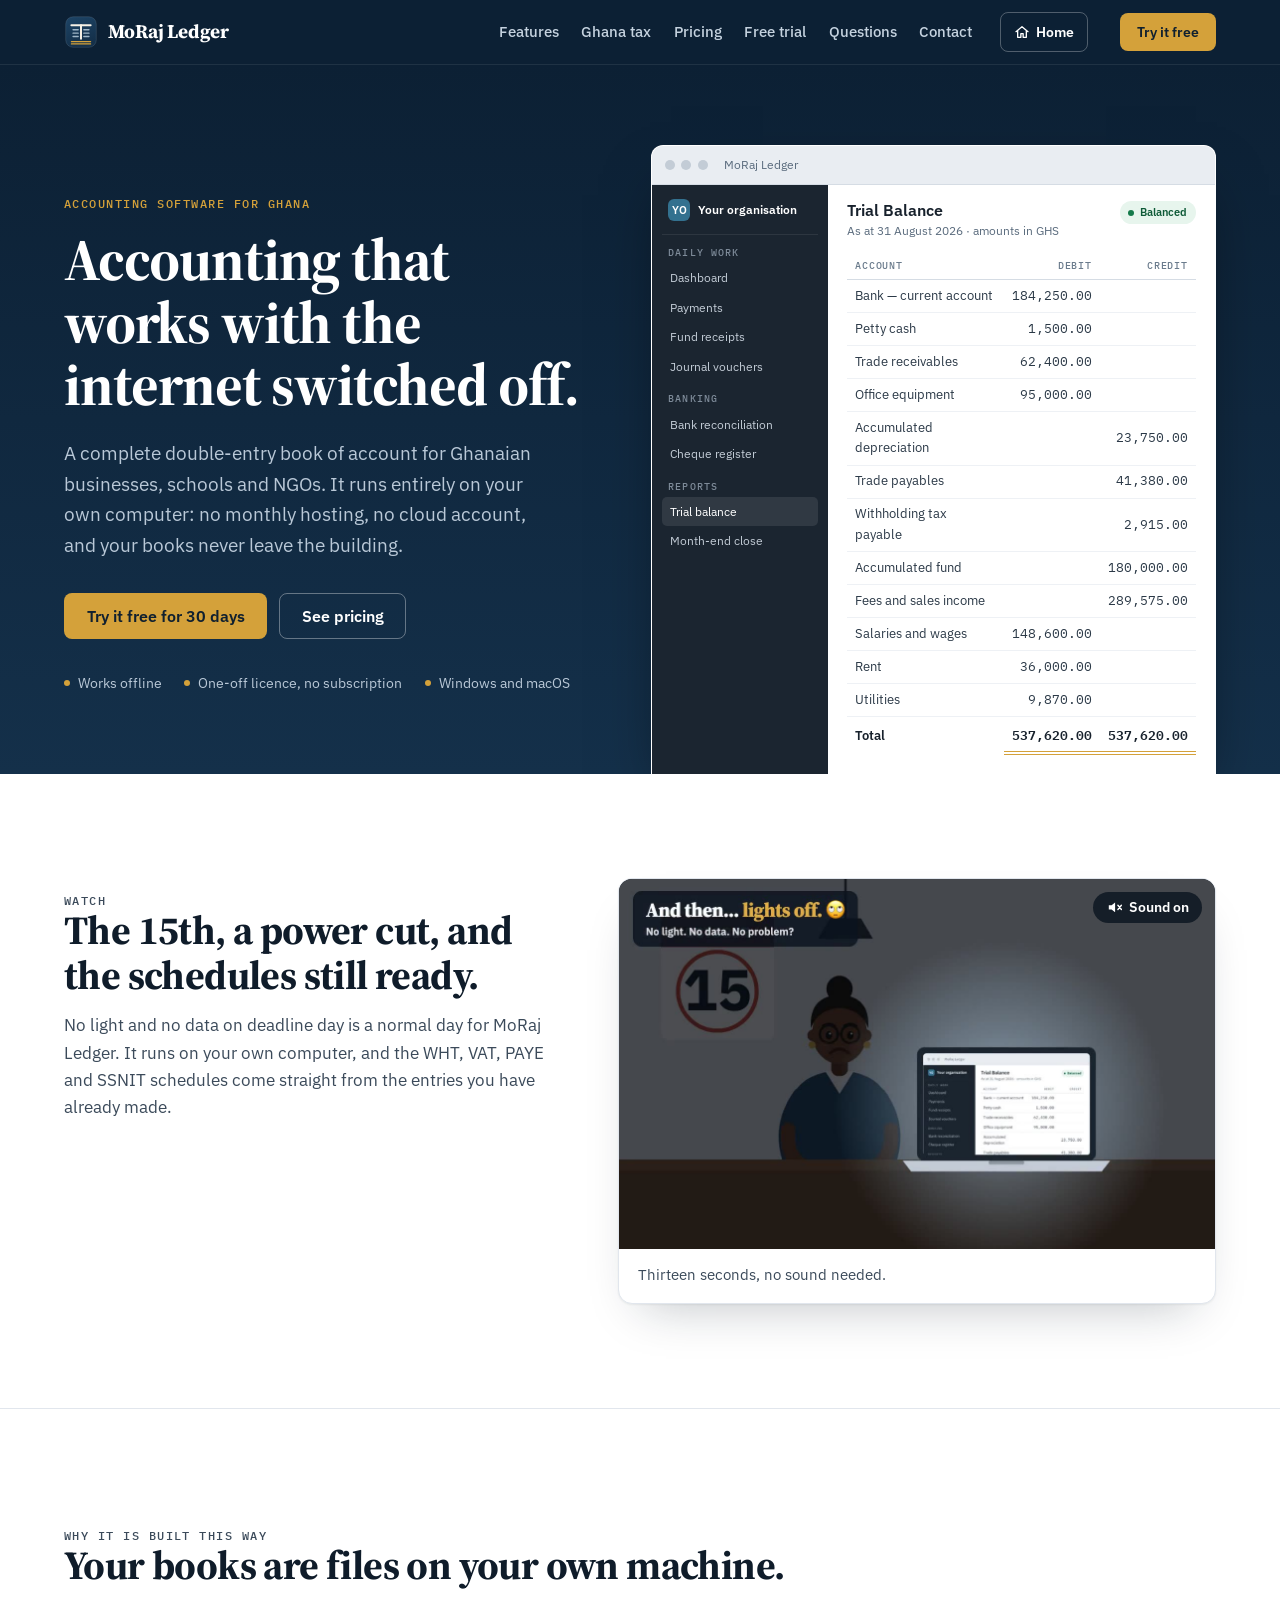
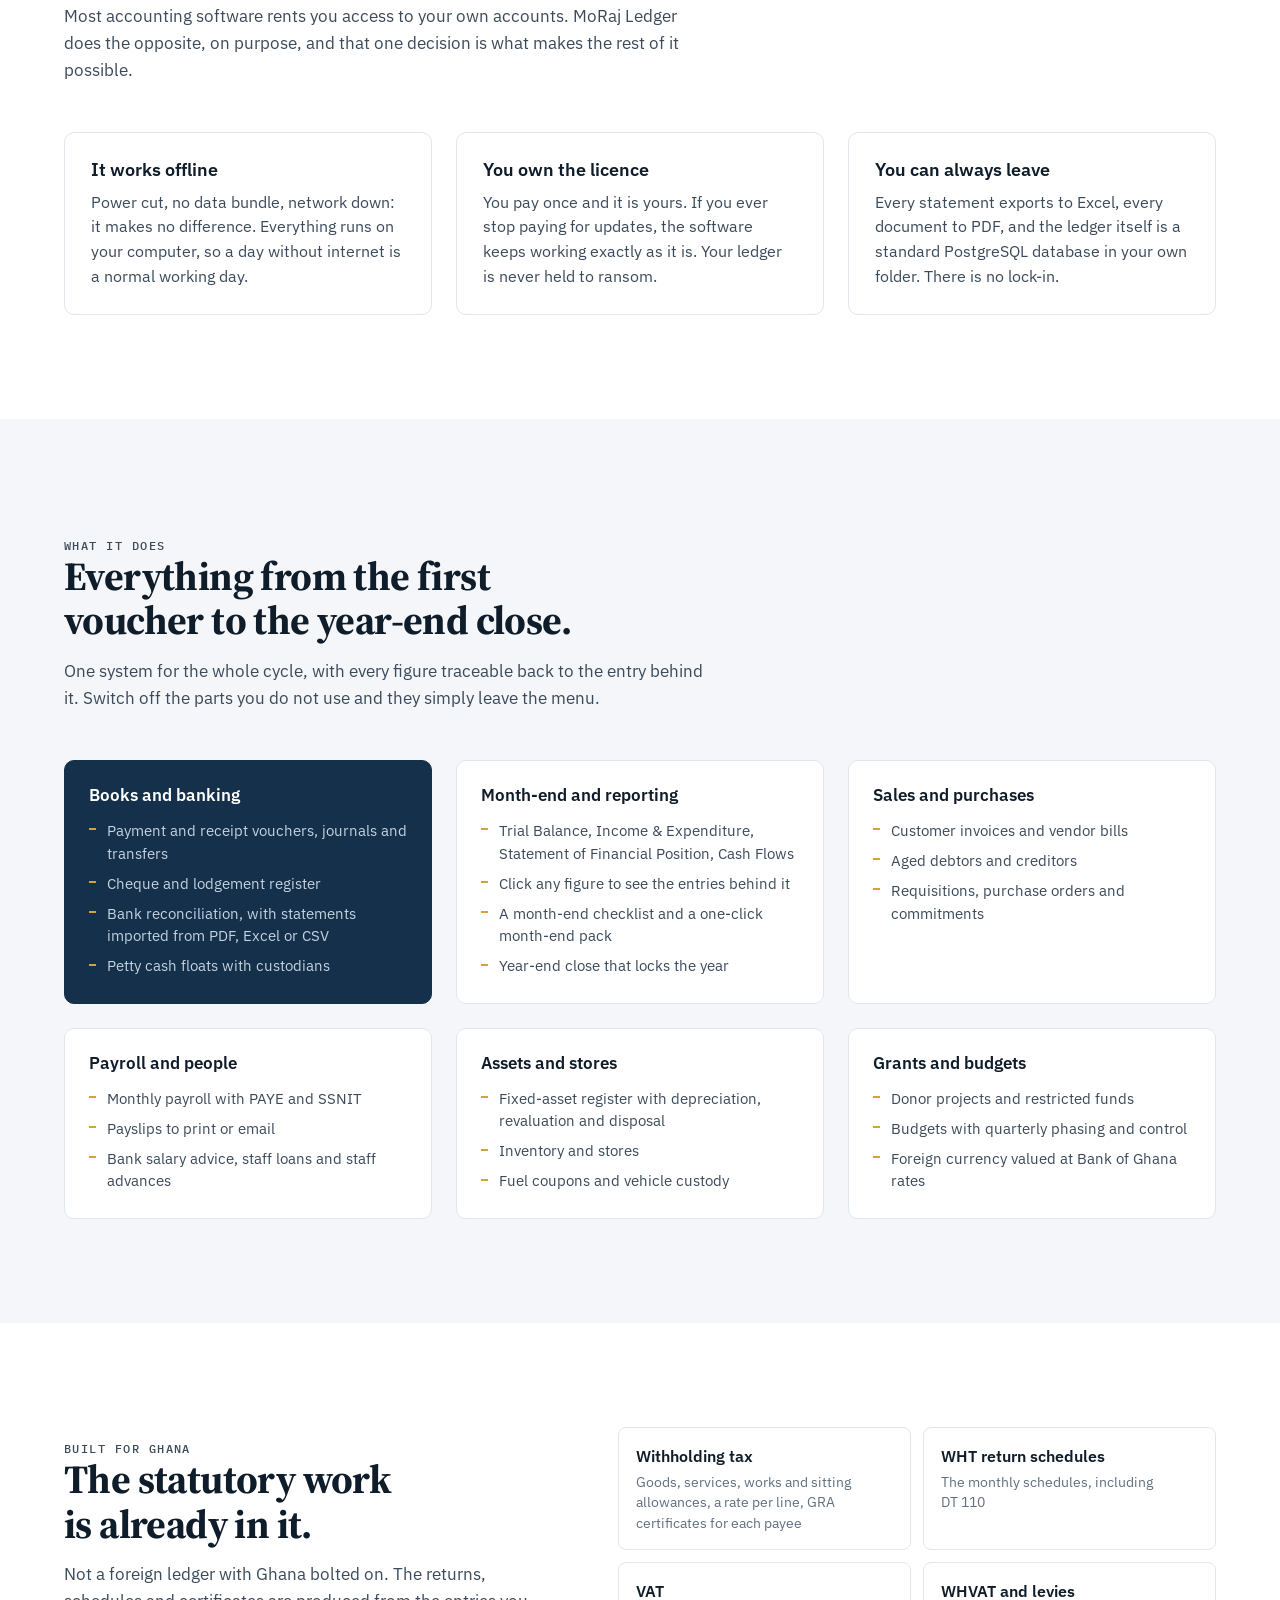
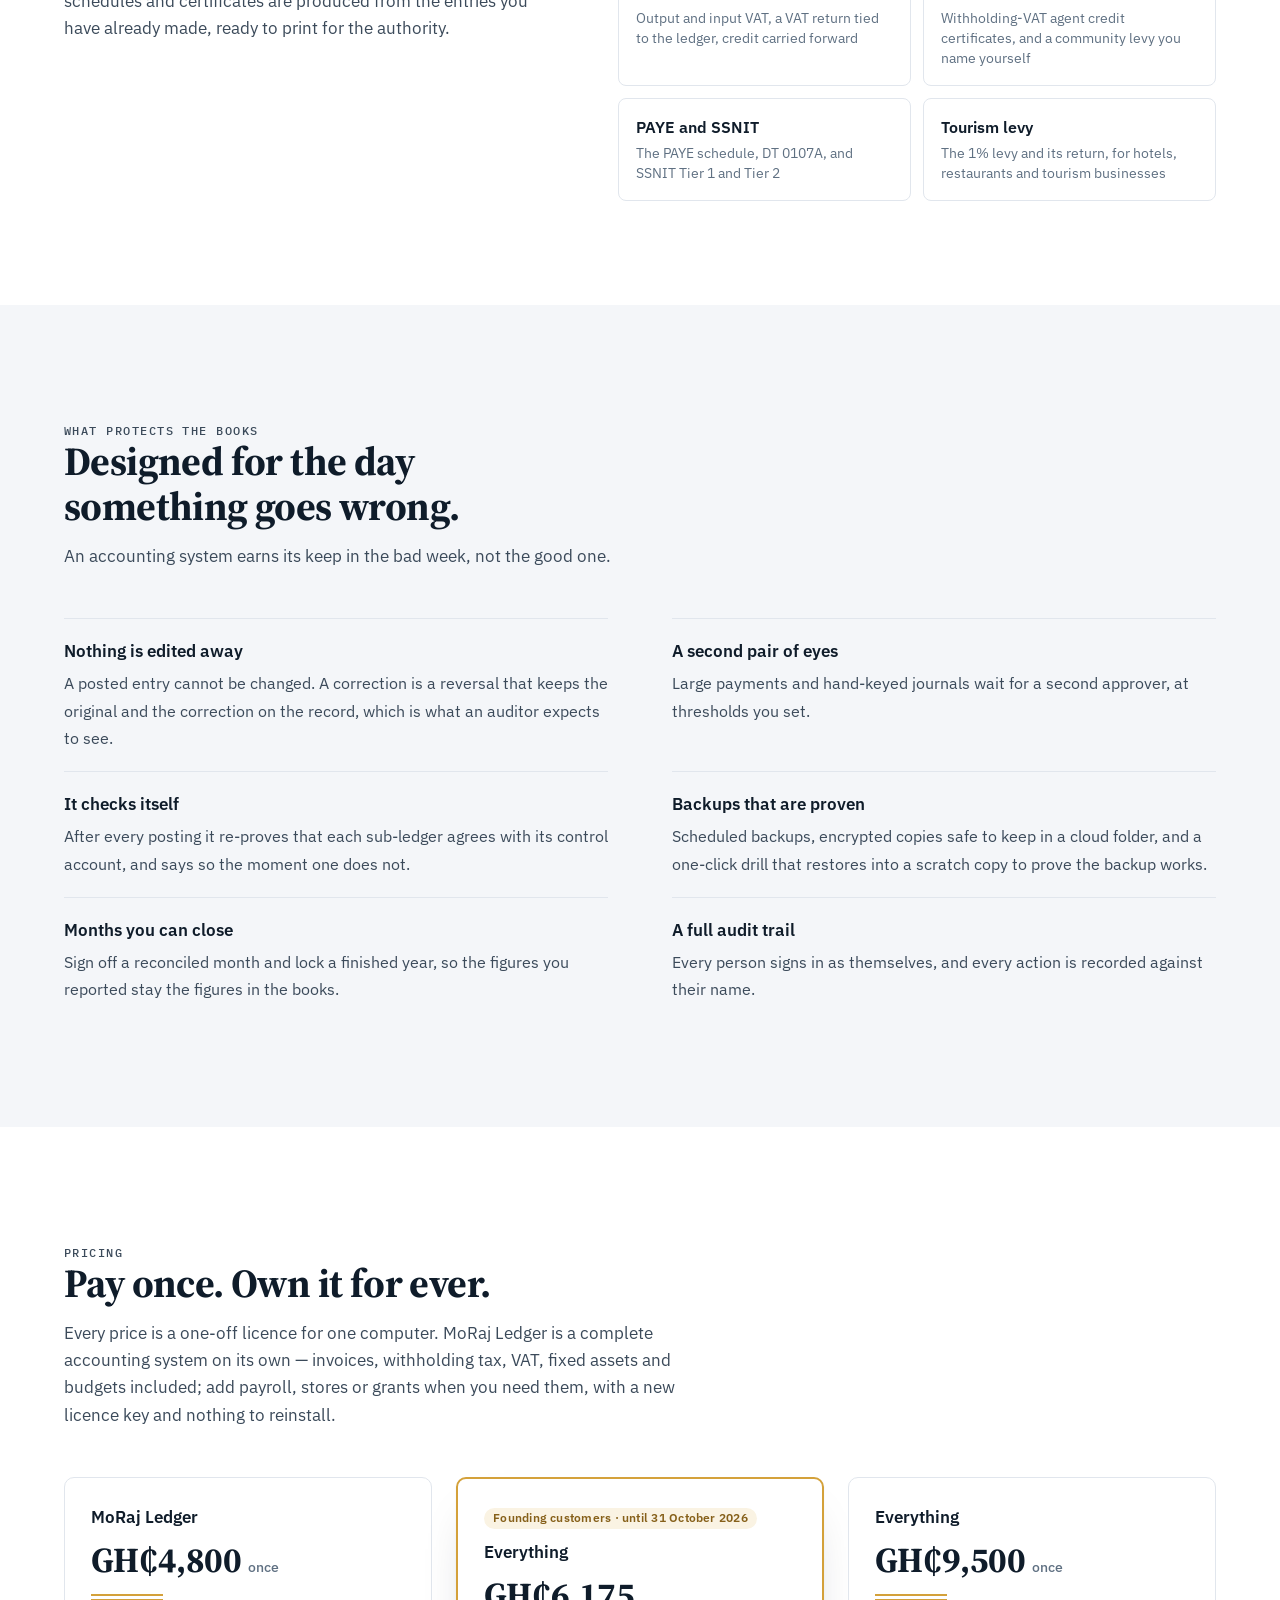
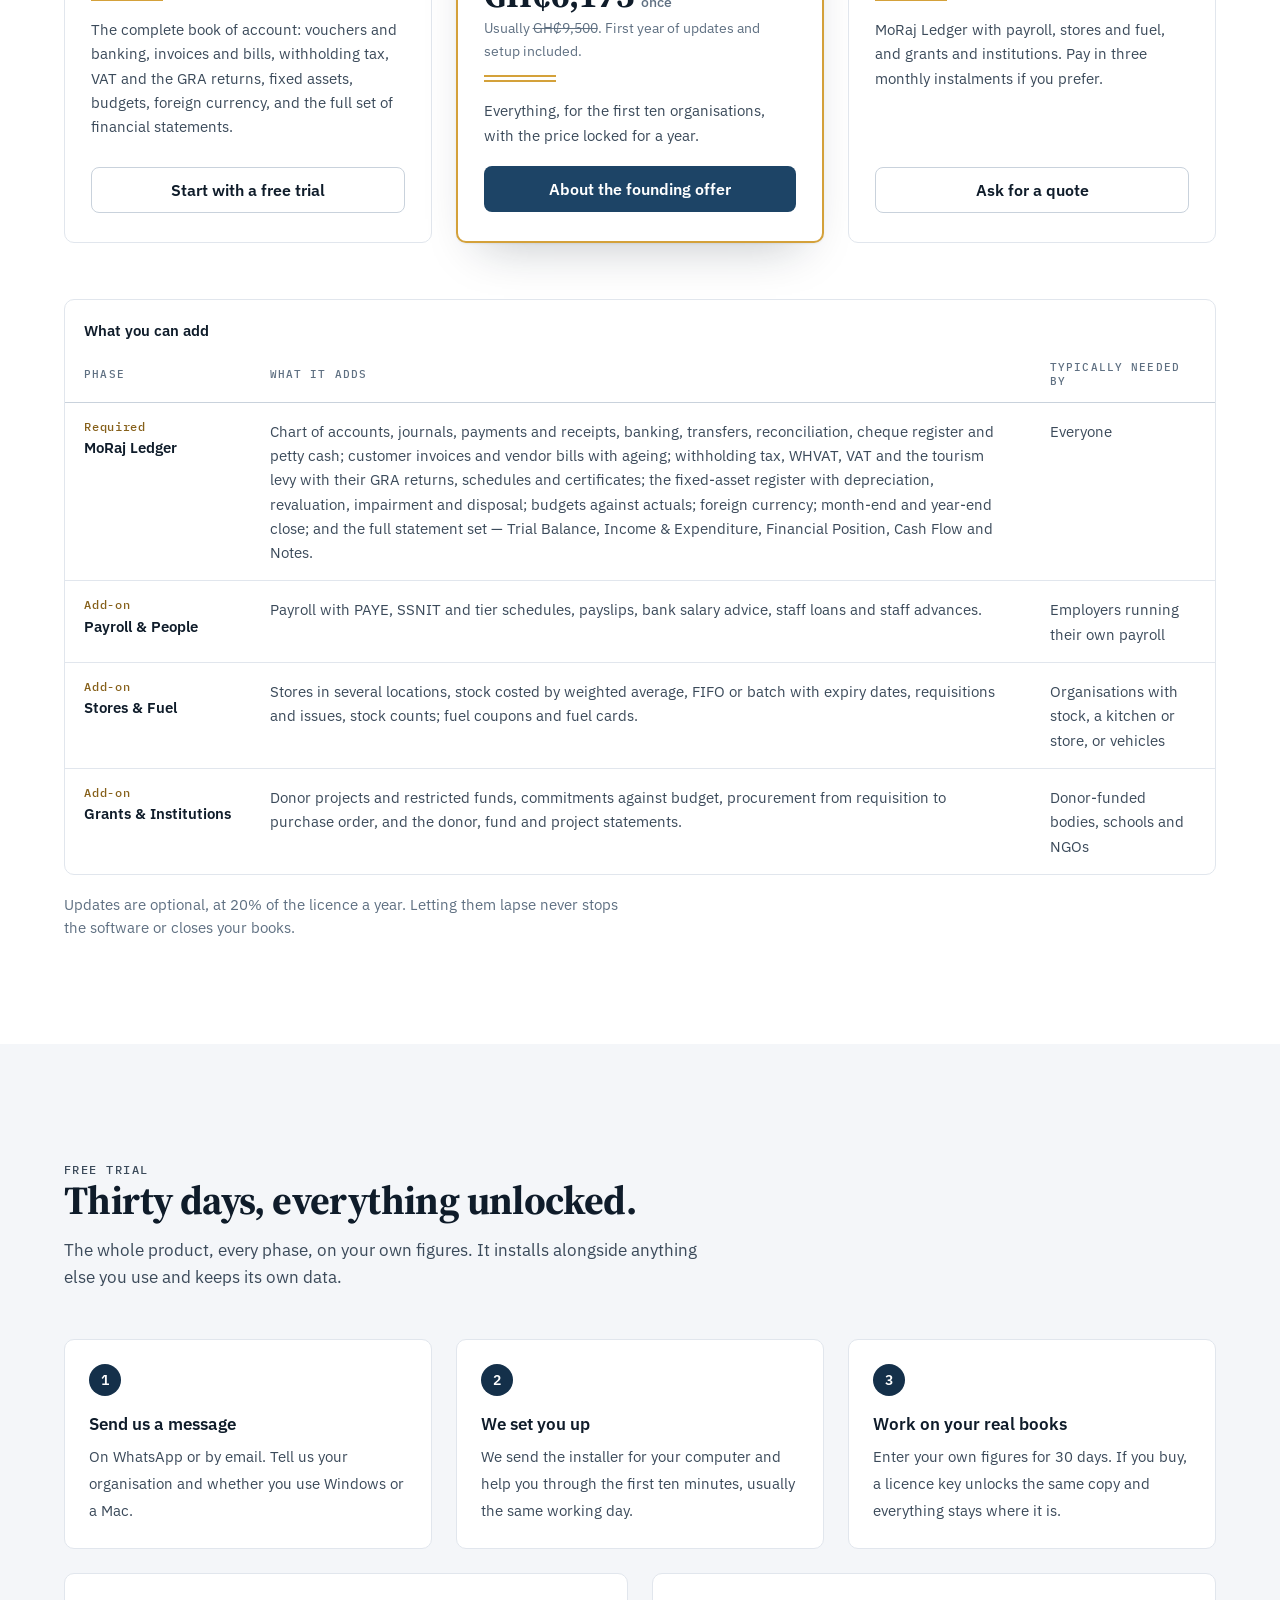
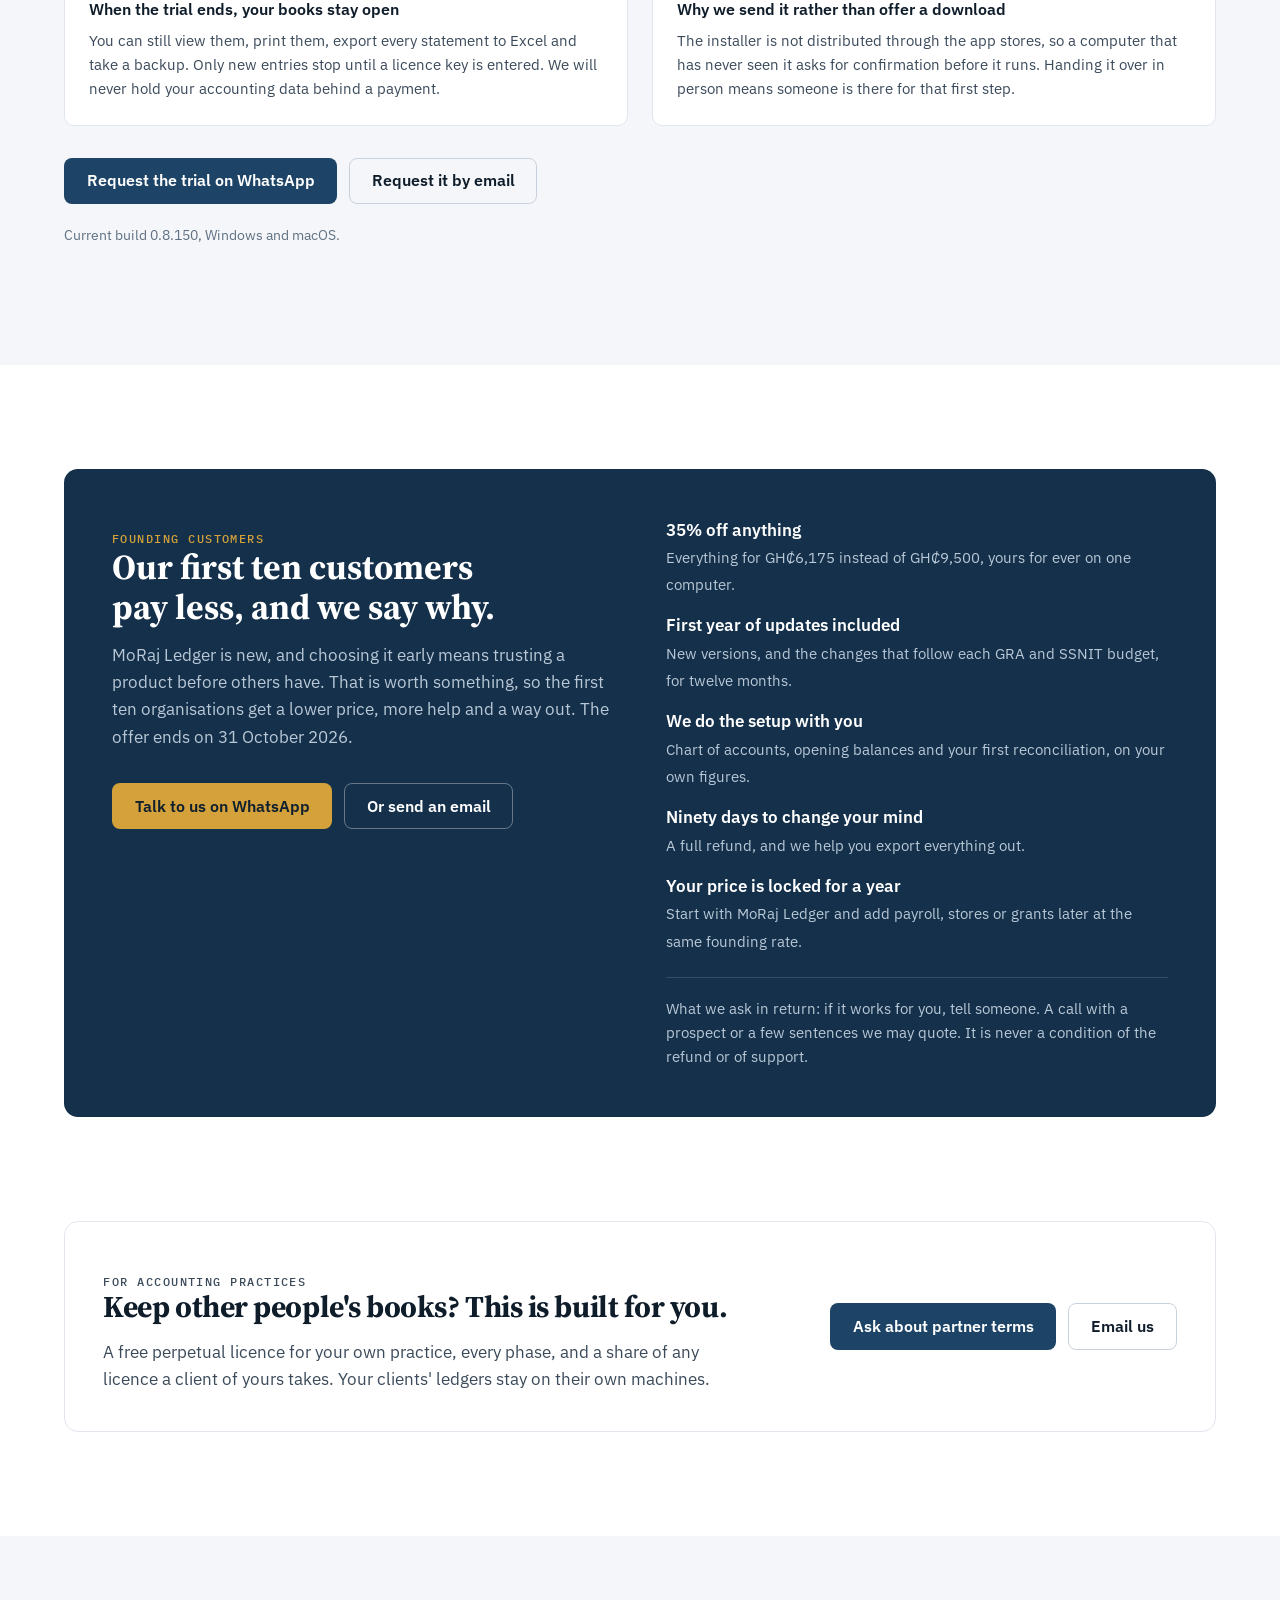
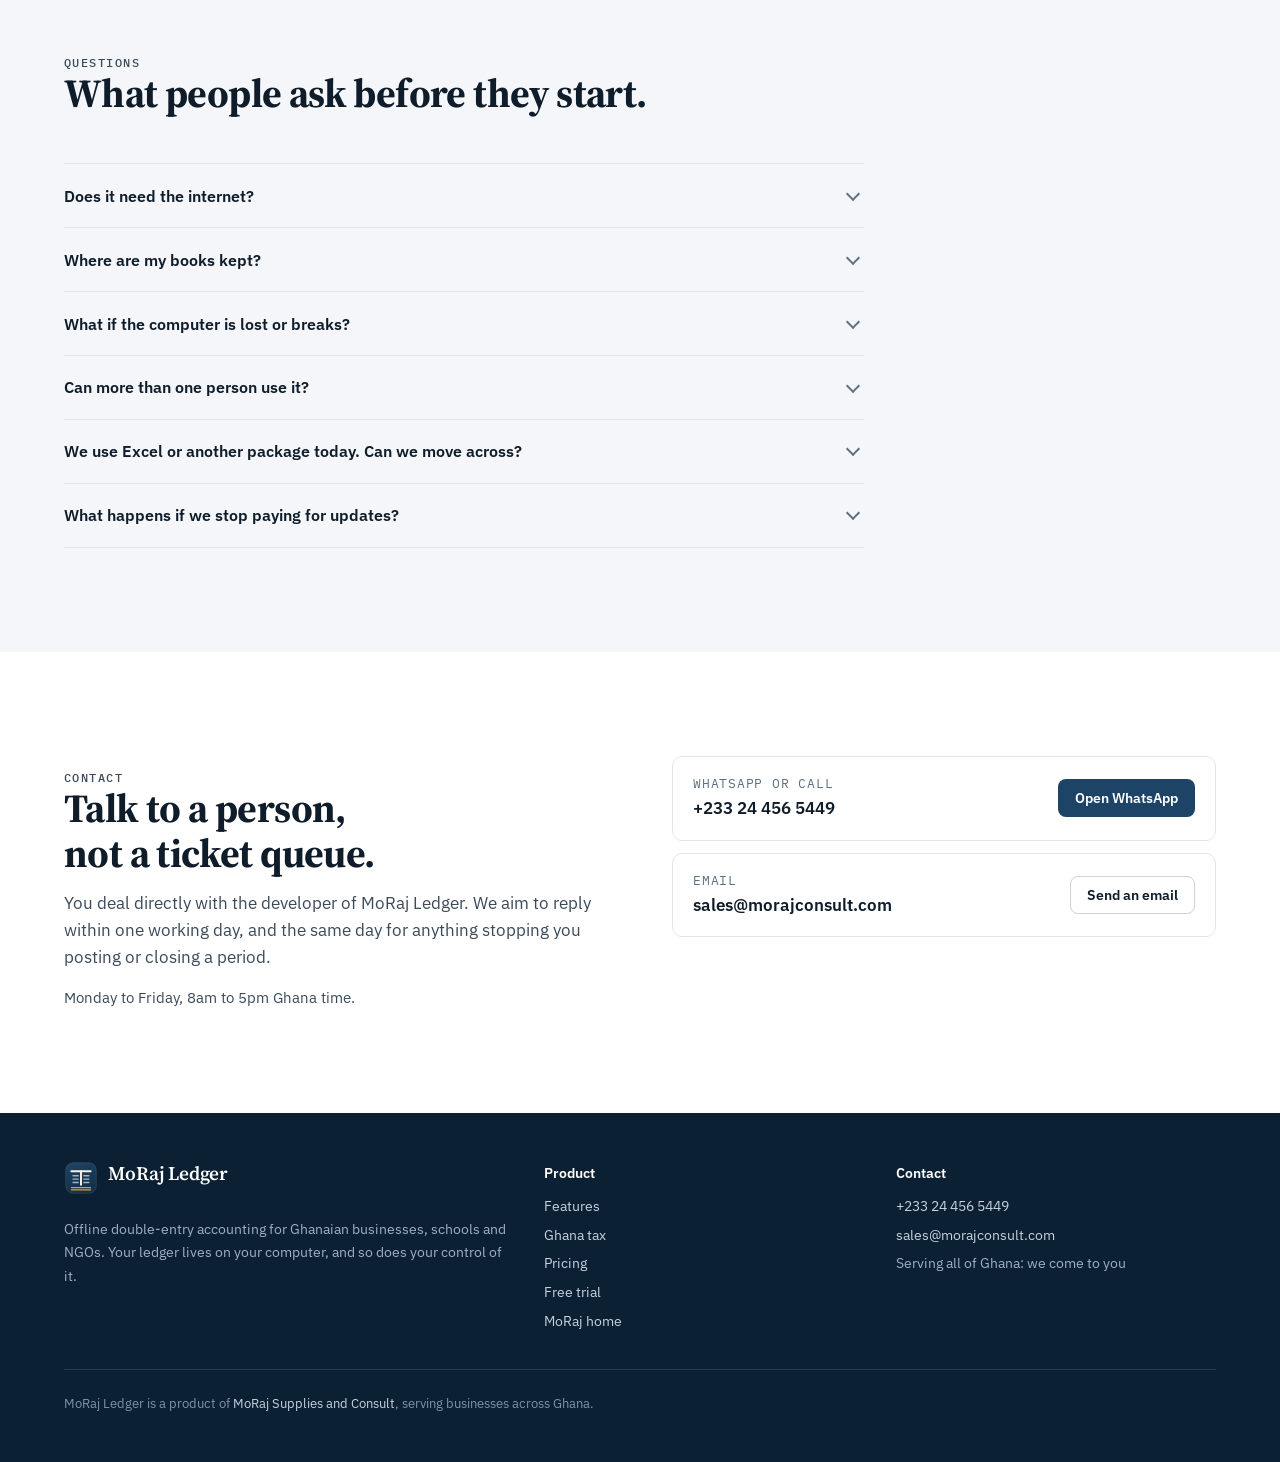
==== commit 0e221be7: "Ledger page: current build 0.8.150 Co-Authored-By: Claude Opus 5.5 <noreply@anthropic.com>" ====
--- a/ledger/index.html
+++ b/ledger/index.html
@@ -704,7 +704,7 @@
         <a class="btn btn-primary" href="https://wa.me/233244565449?text=Hello%2C%20I%20would%20like%20to%20try%20MoRaj%20Ledger.%20My%20organisation%20is%3A%20">Request the trial on WhatsApp</a>
         <a class="btn btn-line" href="mailto:sales@morajconsult.com?subject=MoRaj%20Ledger%20%E2%80%94%2030-day%20trial&amp;body=Hello%2C%0A%0AI%20would%20like%20to%20try%20MoRaj%20Ledger.%0A%0AOrganisation%3A%20%0AWhat%20we%20do%3A%20%0AWindows%20or%20Mac%3A%20%0AHow%20many%20people%20will%20use%20it%3A%20%0A%0AThank%20you.">Request it by email</a>
       </div>
-      <p class="build">Current build 0.8.149, Windows and macOS.</p>
+      <p class="build">Current build 0.8.150, Windows and macOS.</p>
     </div>
   </section>
 
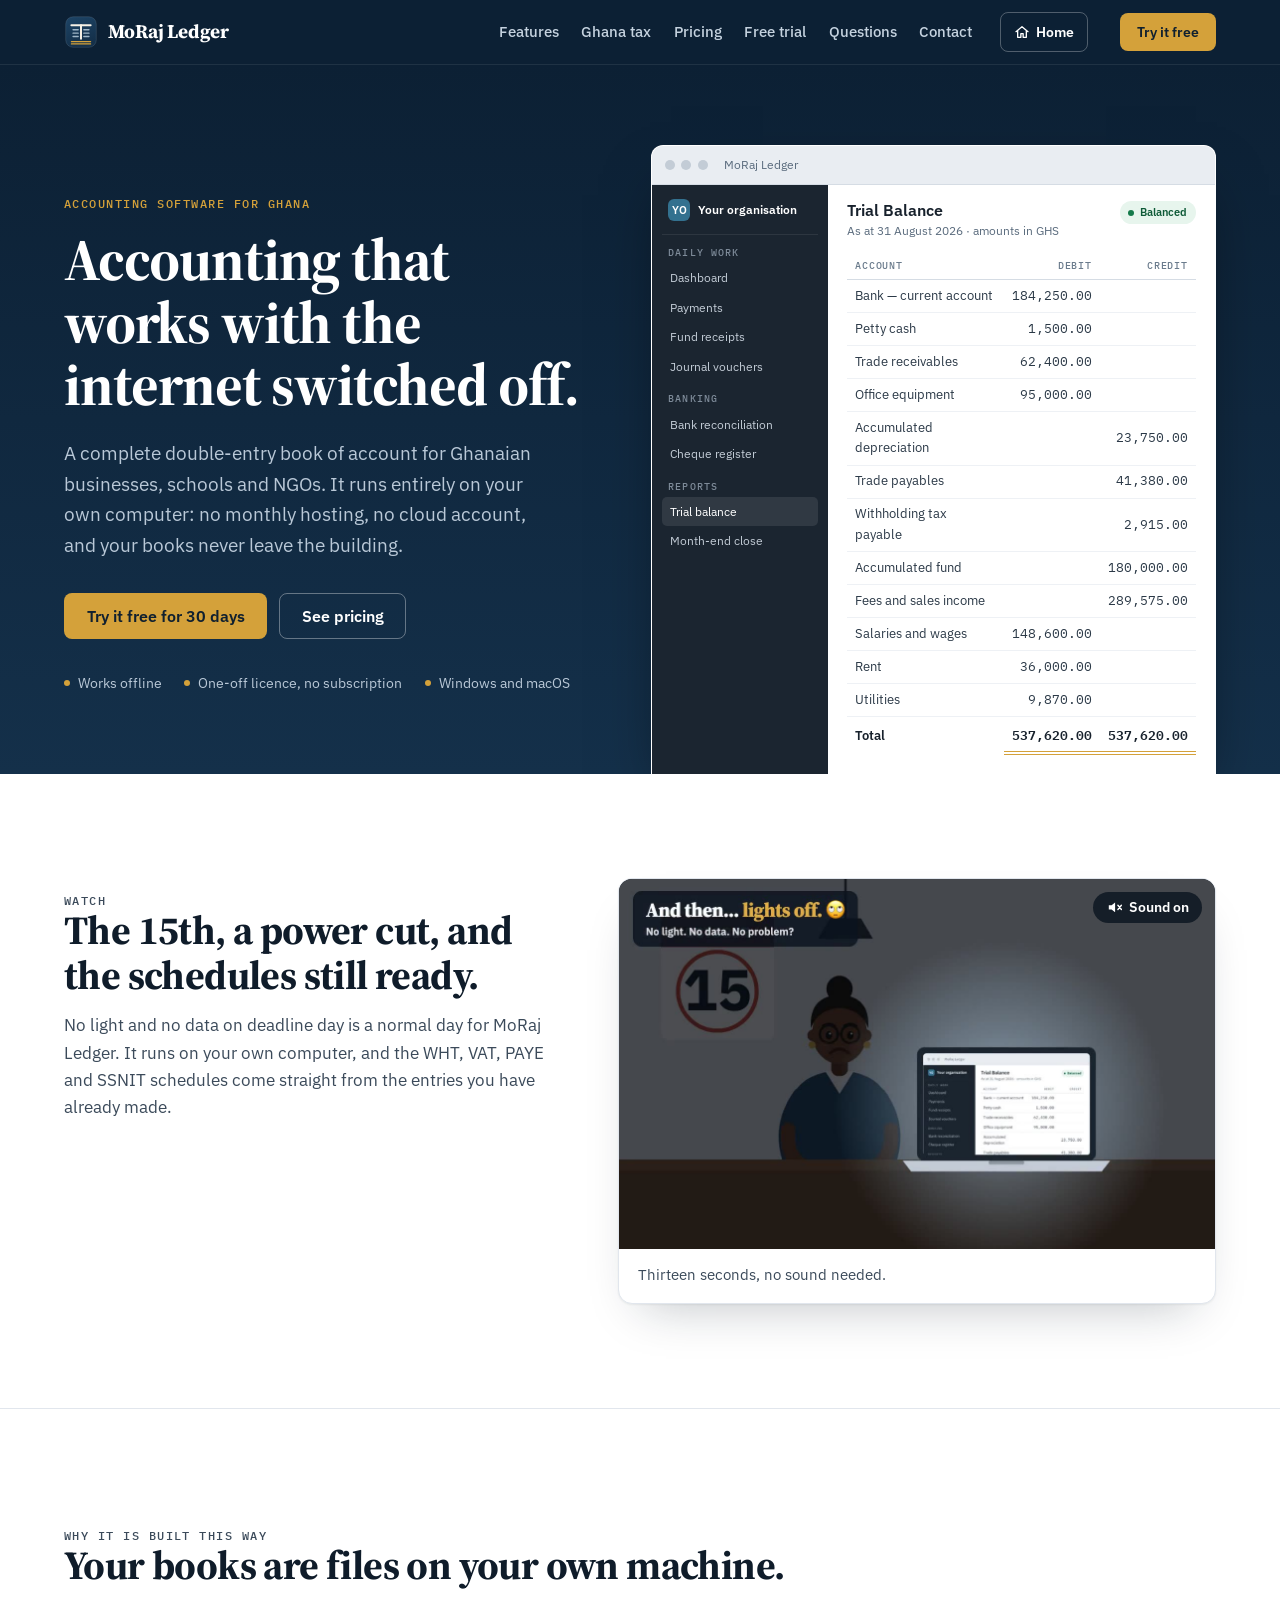
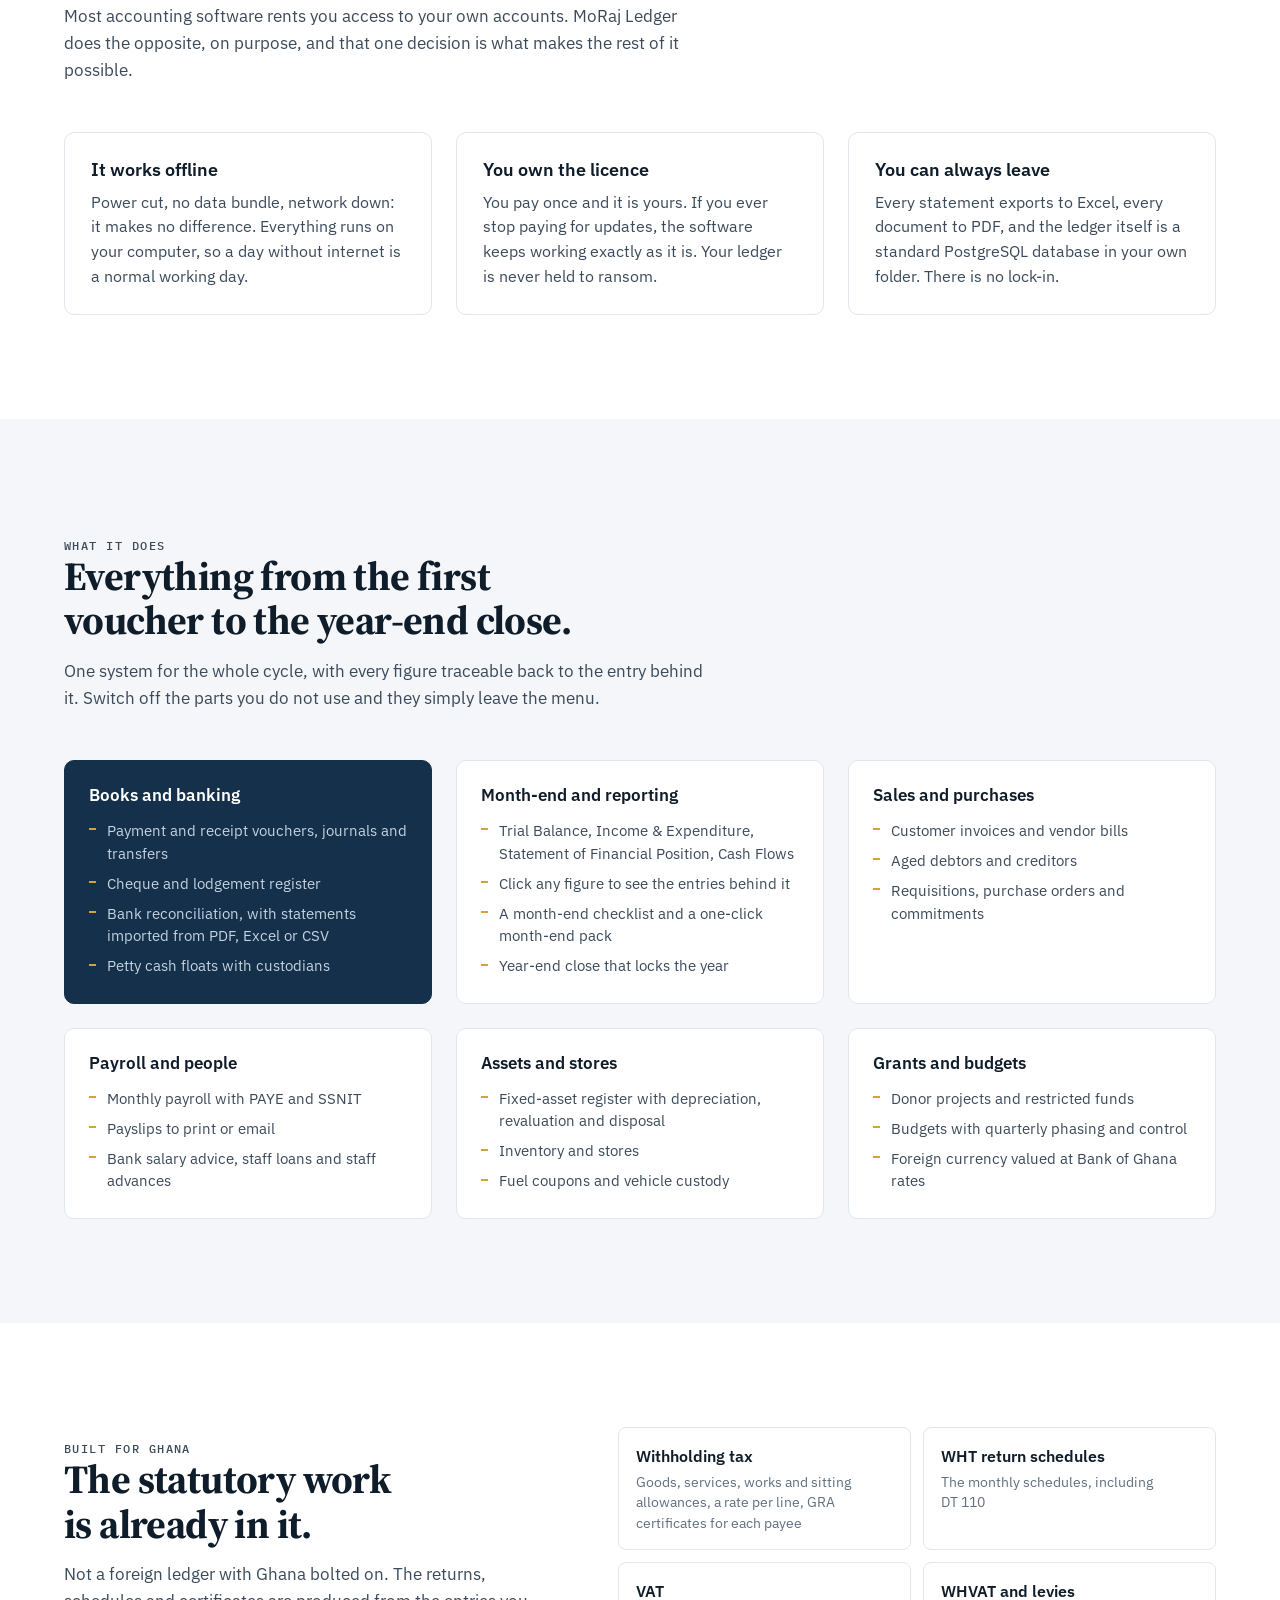
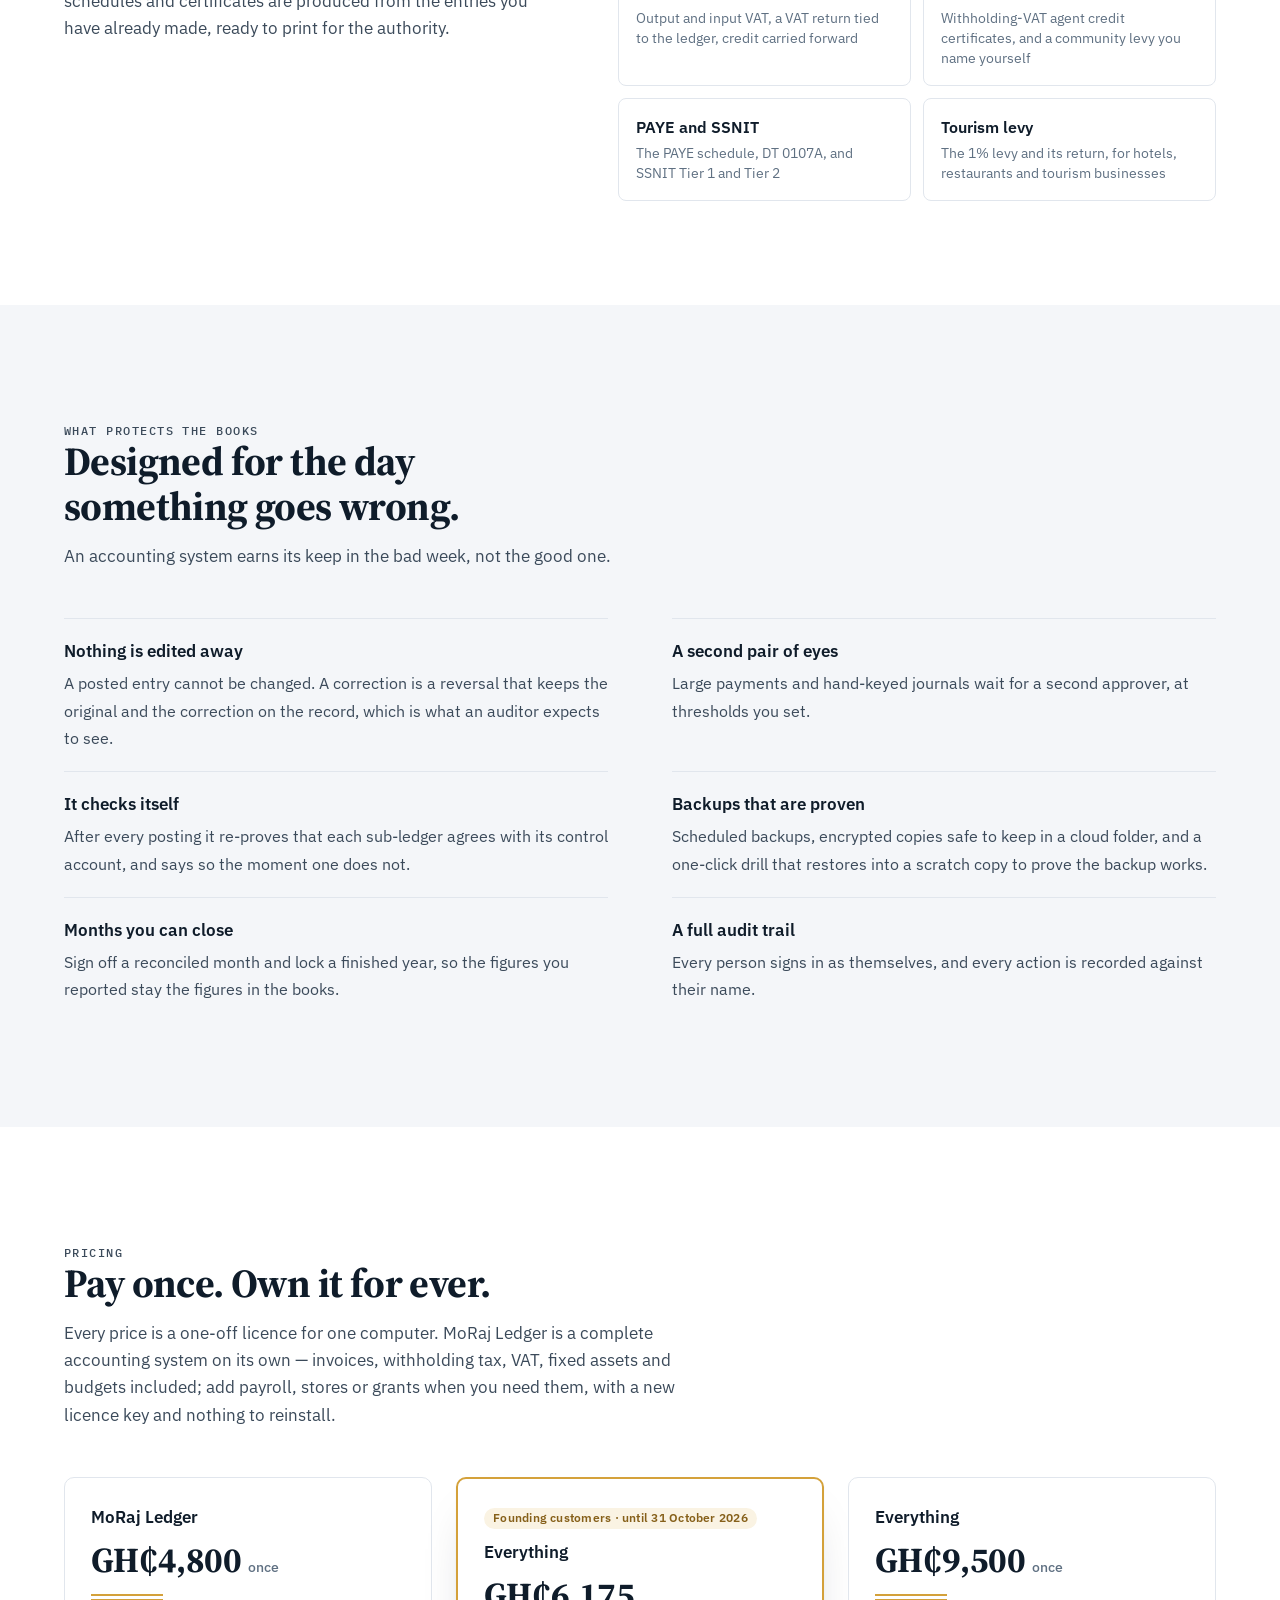
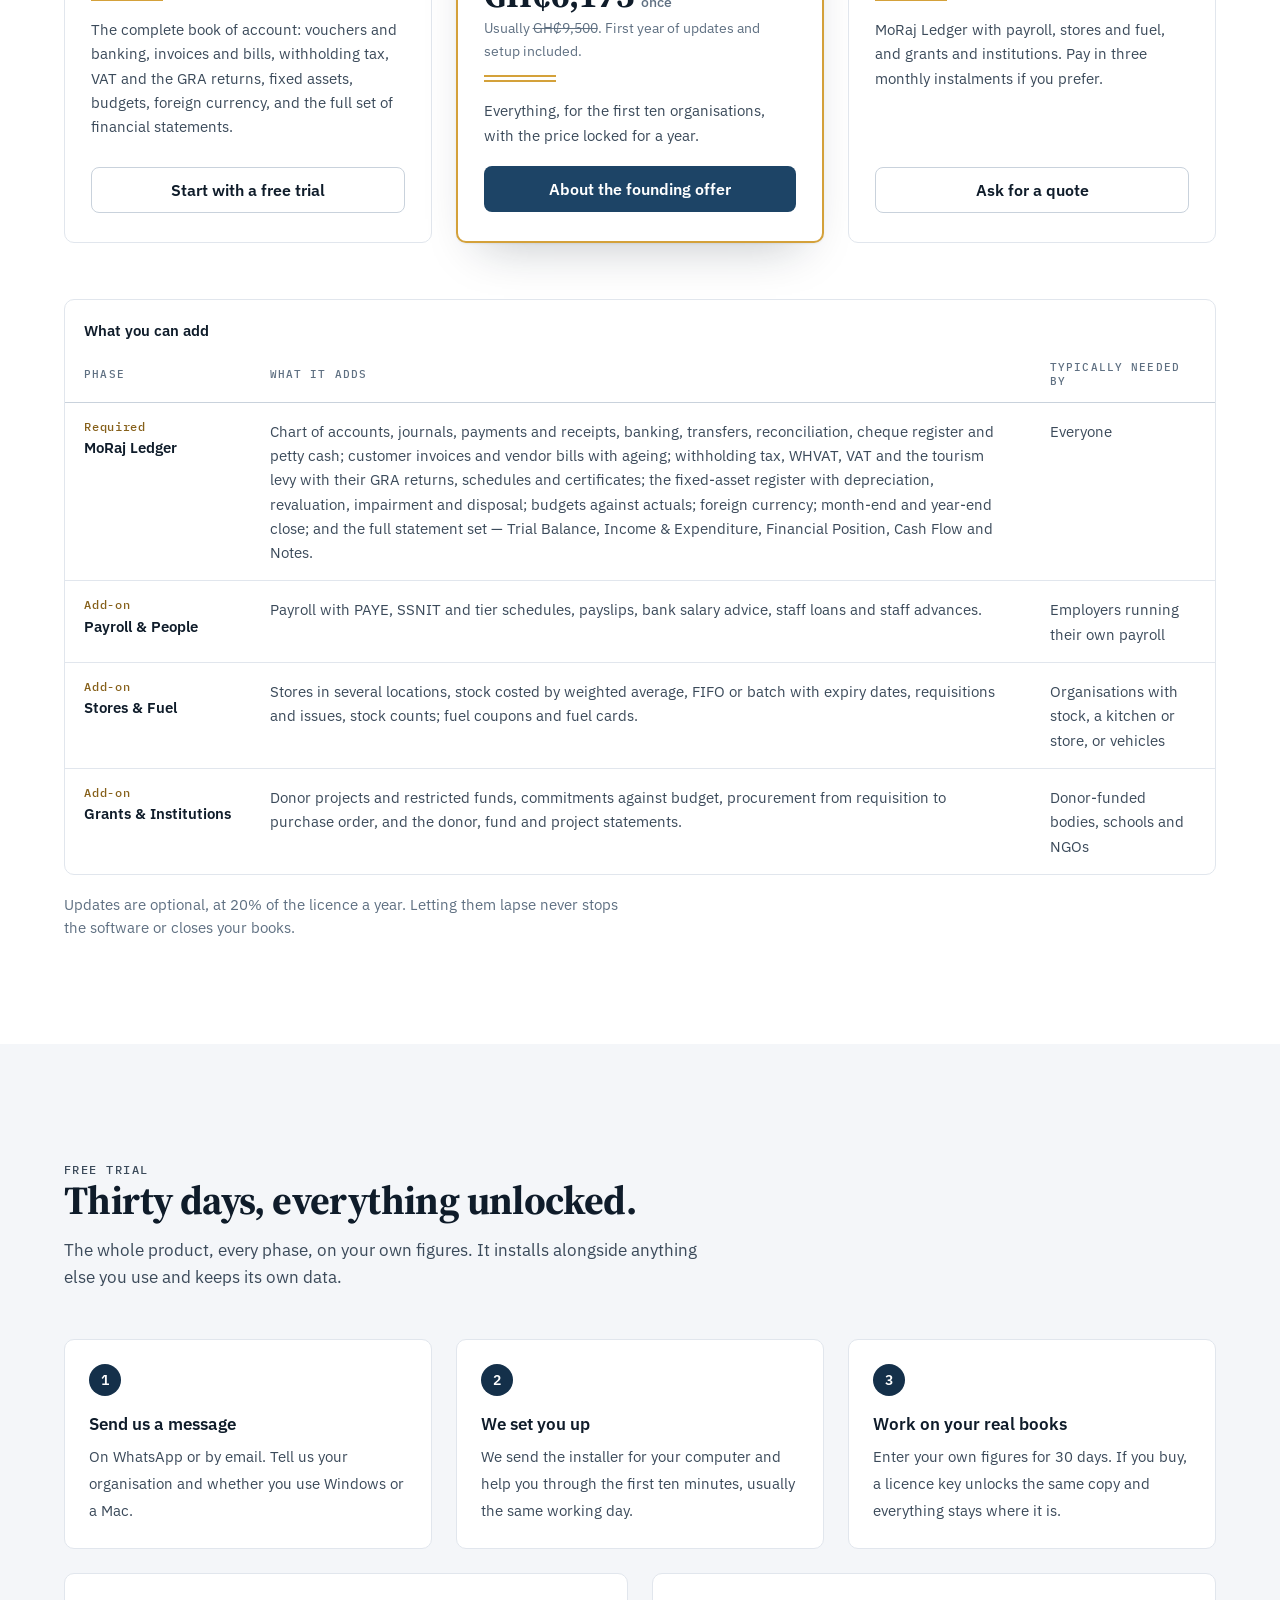
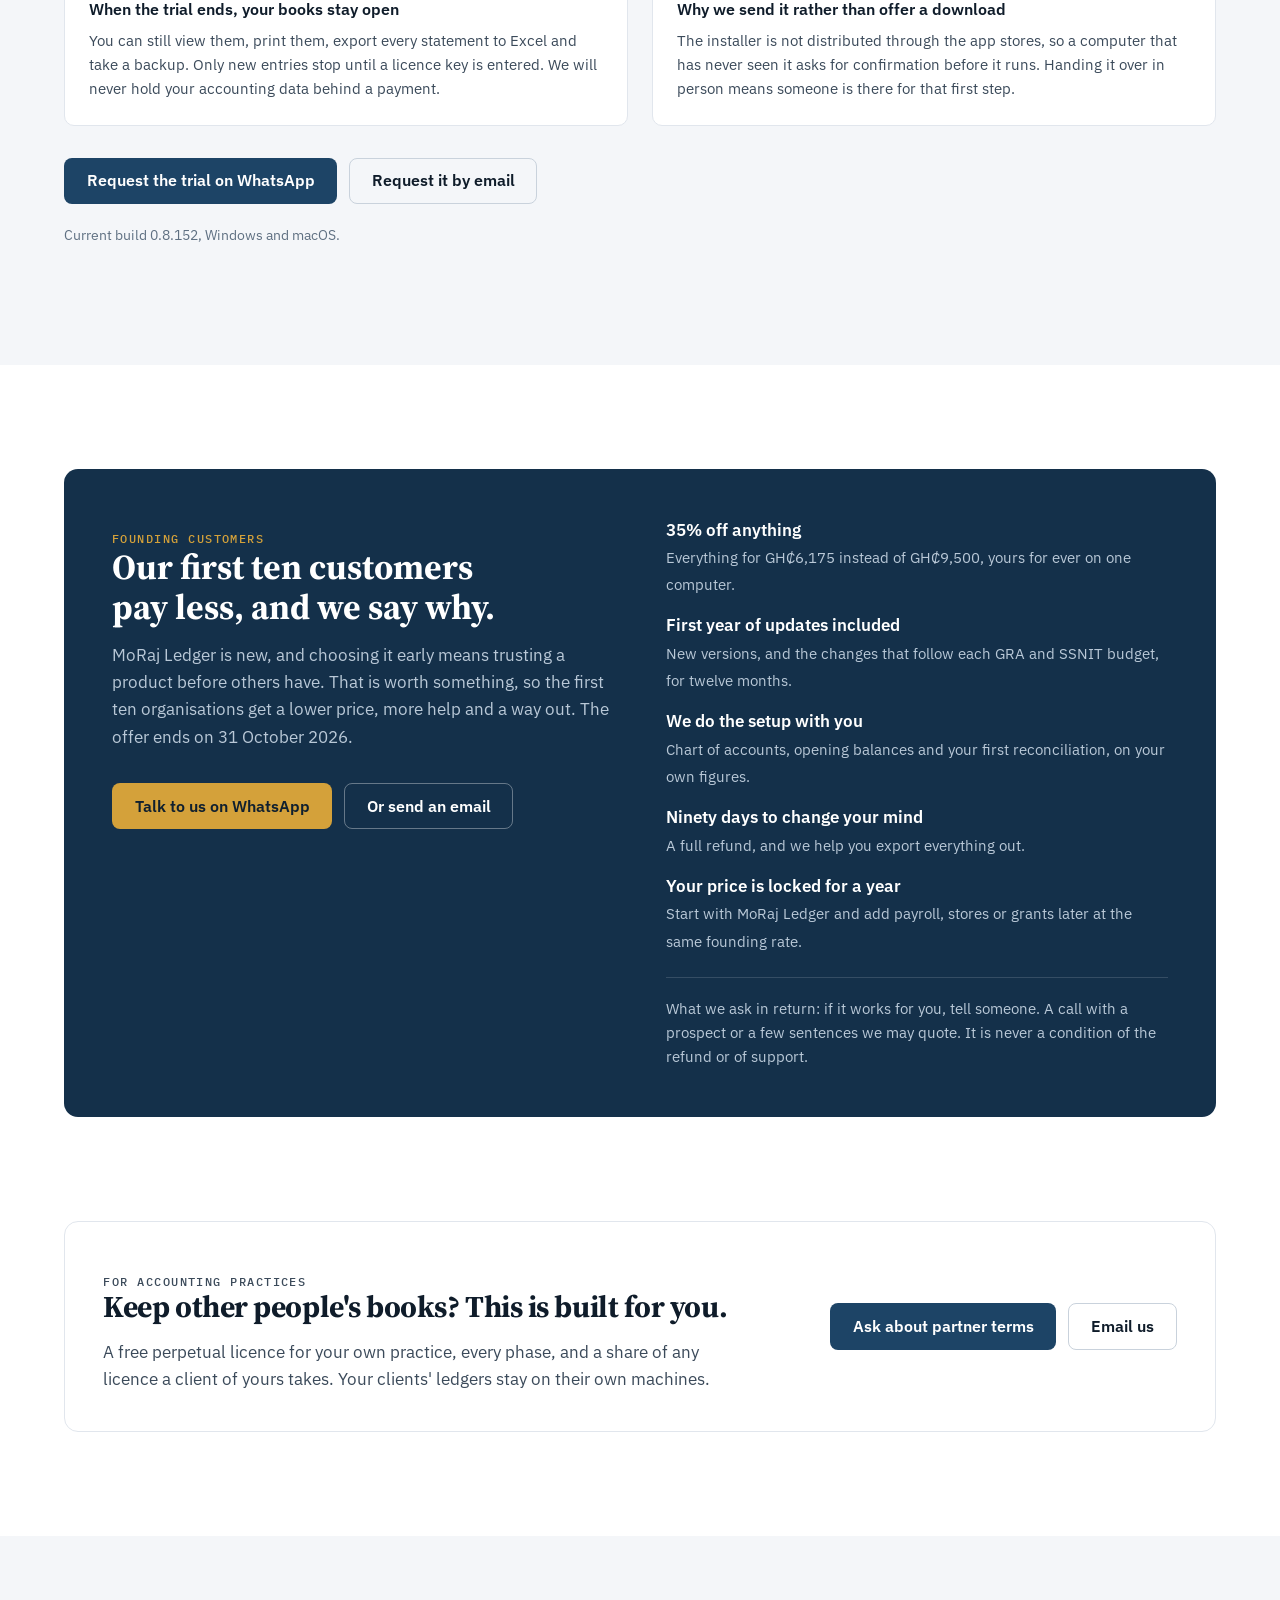
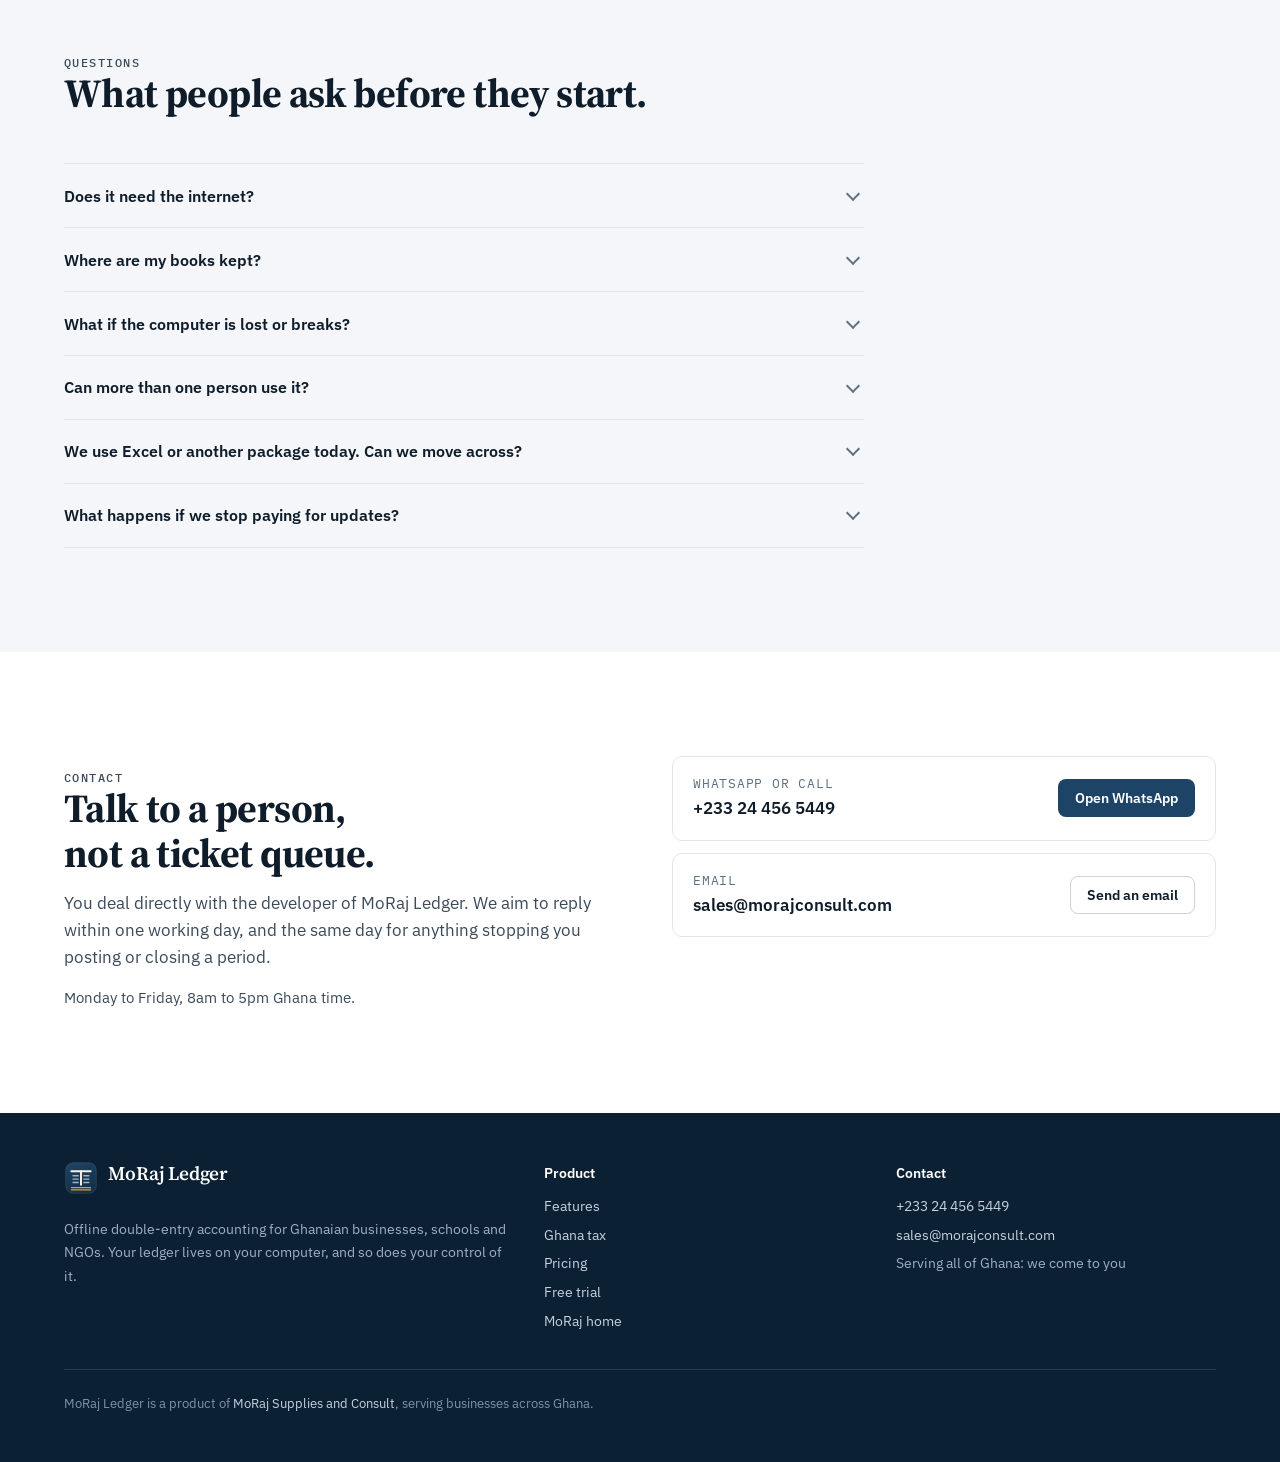
==== commit 9e904c3f: "Ledger 0.8.152: current build line" ====
--- a/ledger/index.html
+++ b/ledger/index.html
@@ -704,7 +704,7 @@
         <a class="btn btn-primary" href="https://wa.me/233244565449?text=Hello%2C%20I%20would%20like%20to%20try%20MoRaj%20Ledger.%20My%20organisation%20is%3A%20">Request the trial on WhatsApp</a>
         <a class="btn btn-line" href="mailto:sales@morajconsult.com?subject=MoRaj%20Ledger%20%E2%80%94%2030-day%20trial&amp;body=Hello%2C%0A%0AI%20would%20like%20to%20try%20MoRaj%20Ledger.%0A%0AOrganisation%3A%20%0AWhat%20we%20do%3A%20%0AWindows%20or%20Mac%3A%20%0AHow%20many%20people%20will%20use%20it%3A%20%0A%0AThank%20you.">Request it by email</a>
       </div>
-      <p class="build">Current build 0.8.150, Windows and macOS.</p>
+      <p class="build">Current build 0.8.152, Windows and macOS.</p>
     </div>
   </section>
 
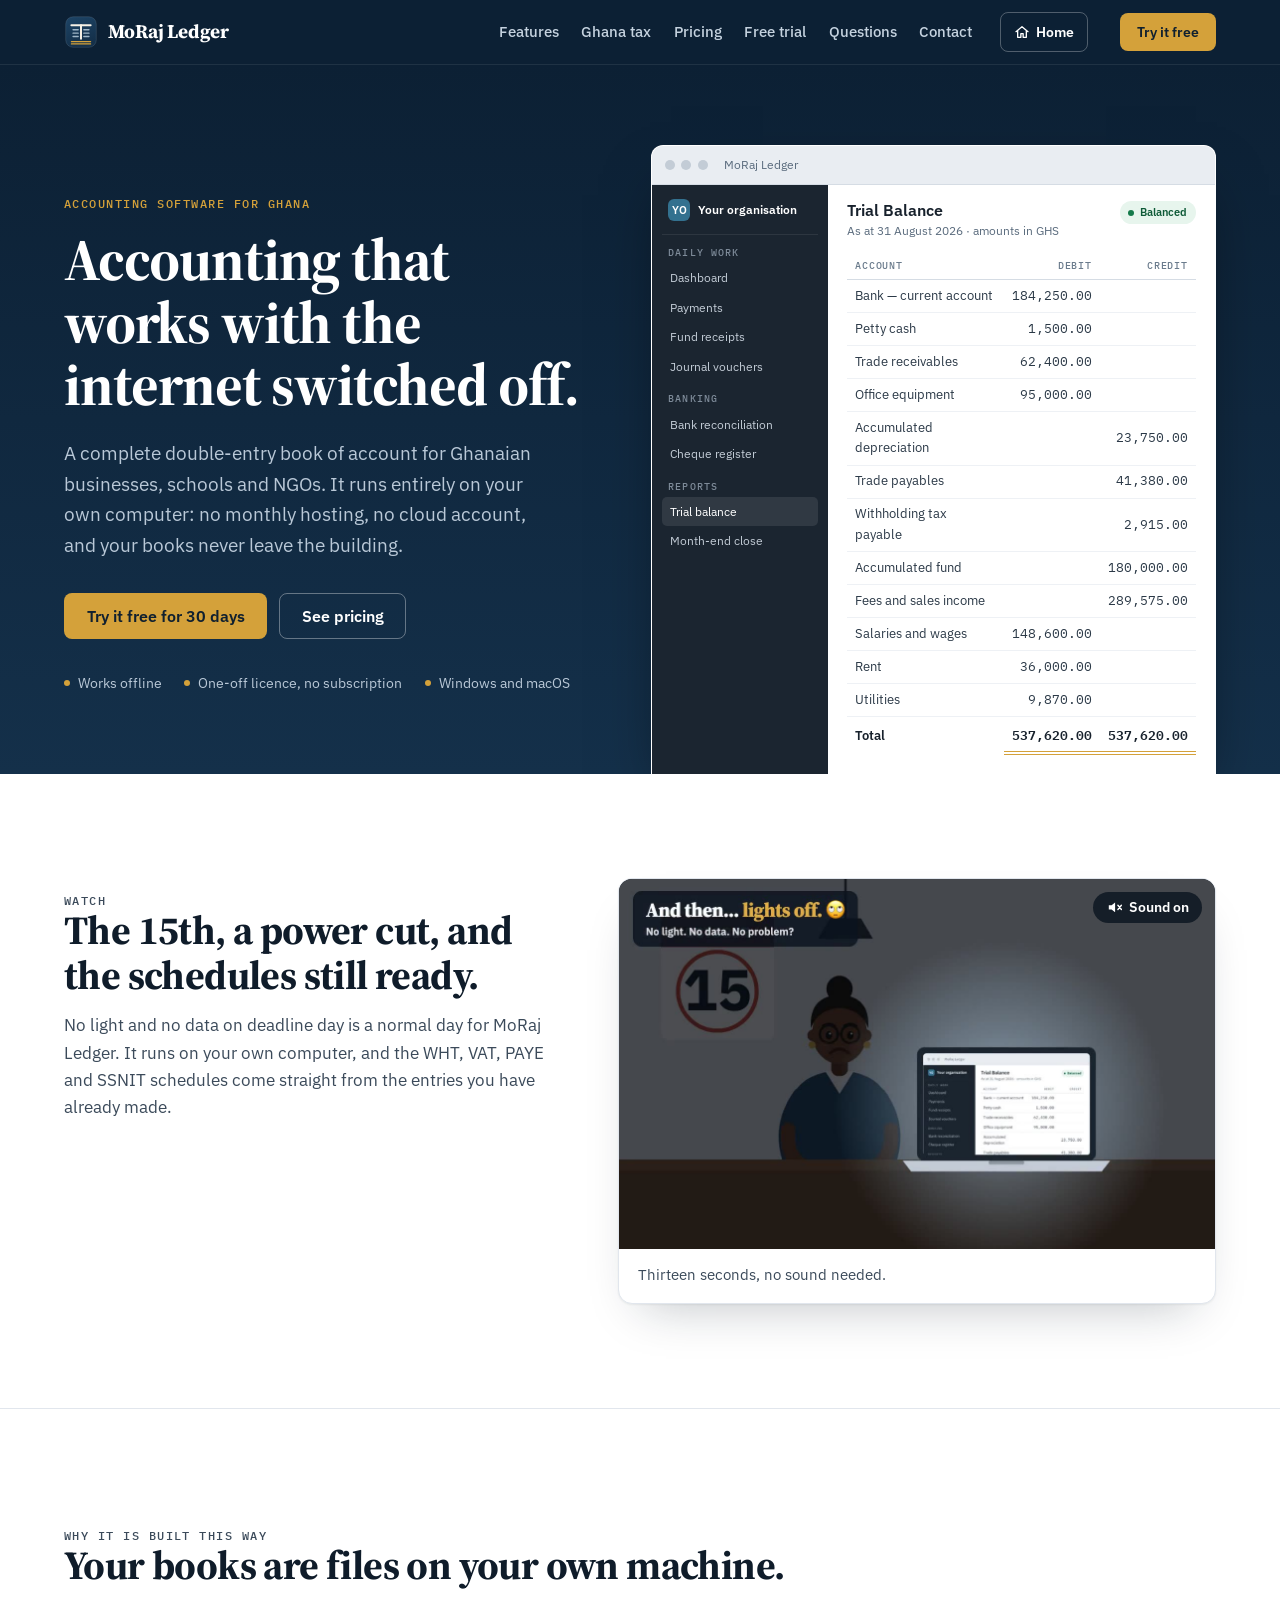
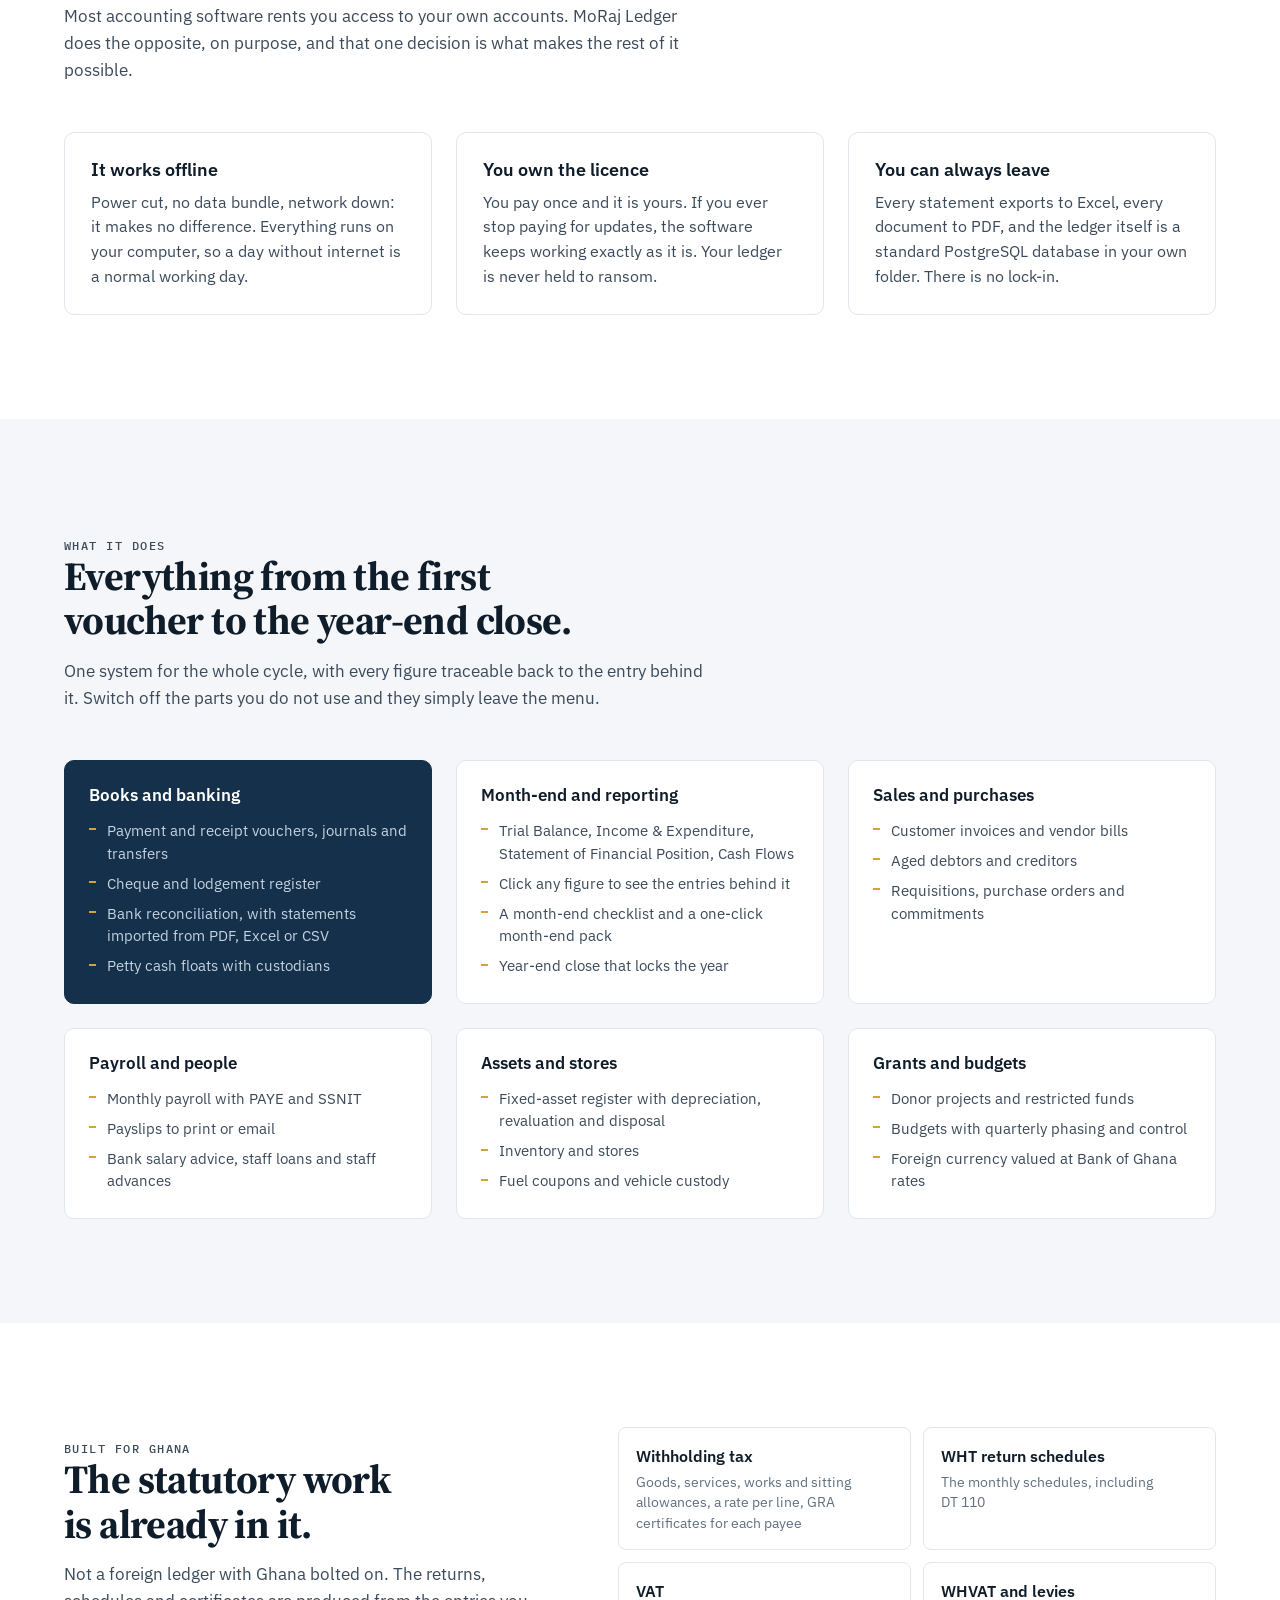
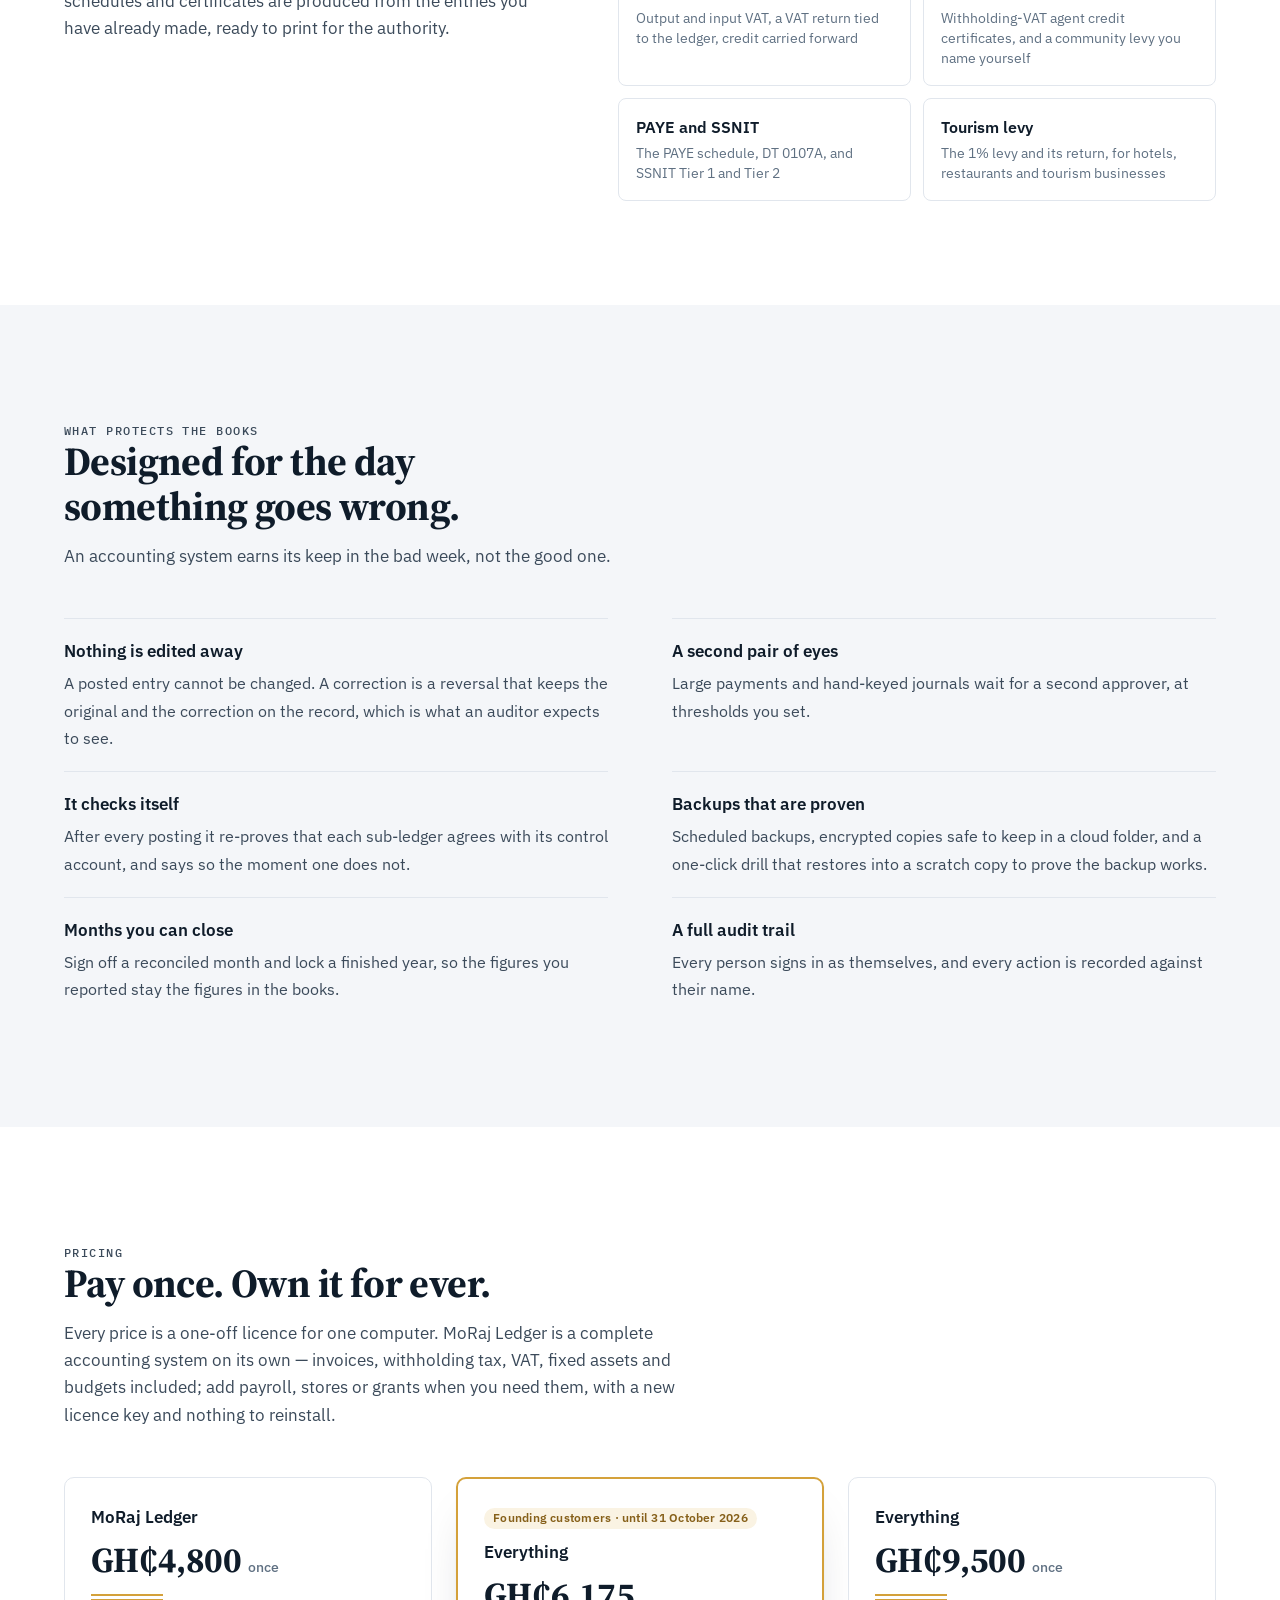
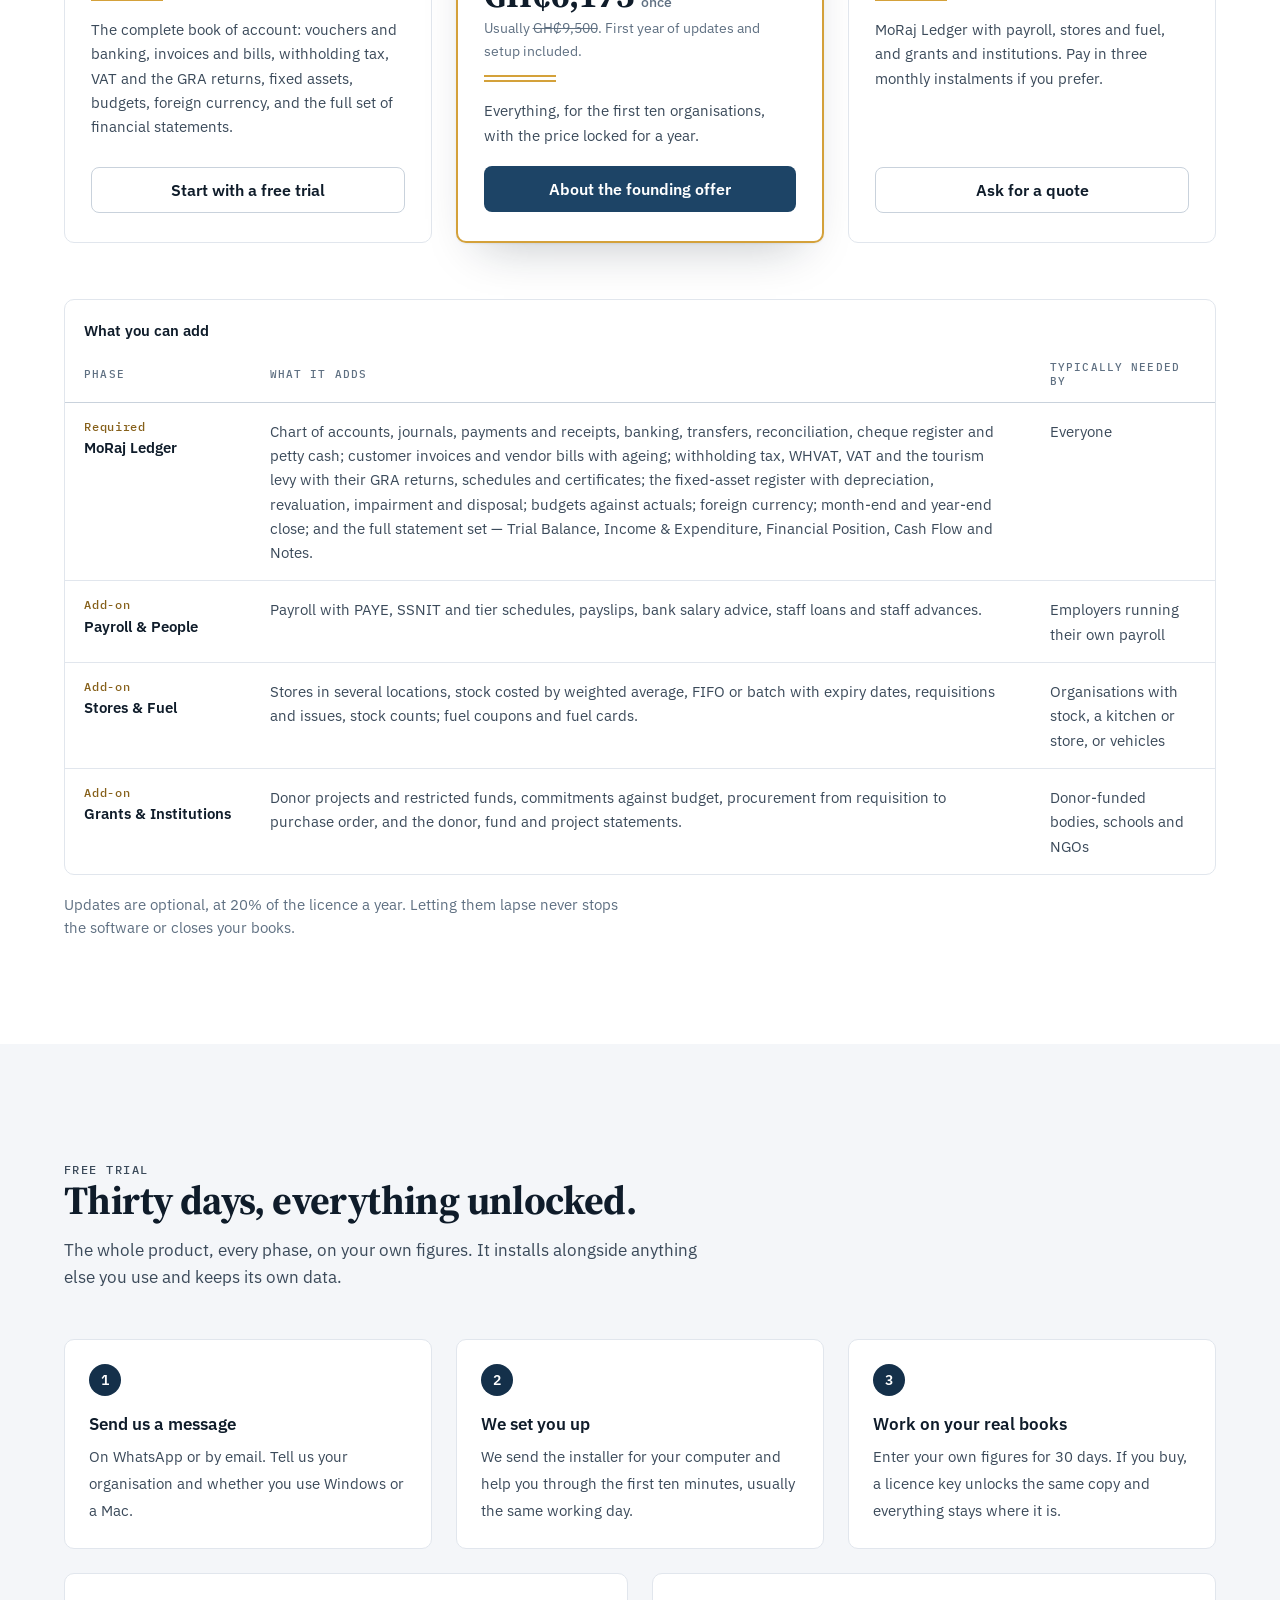
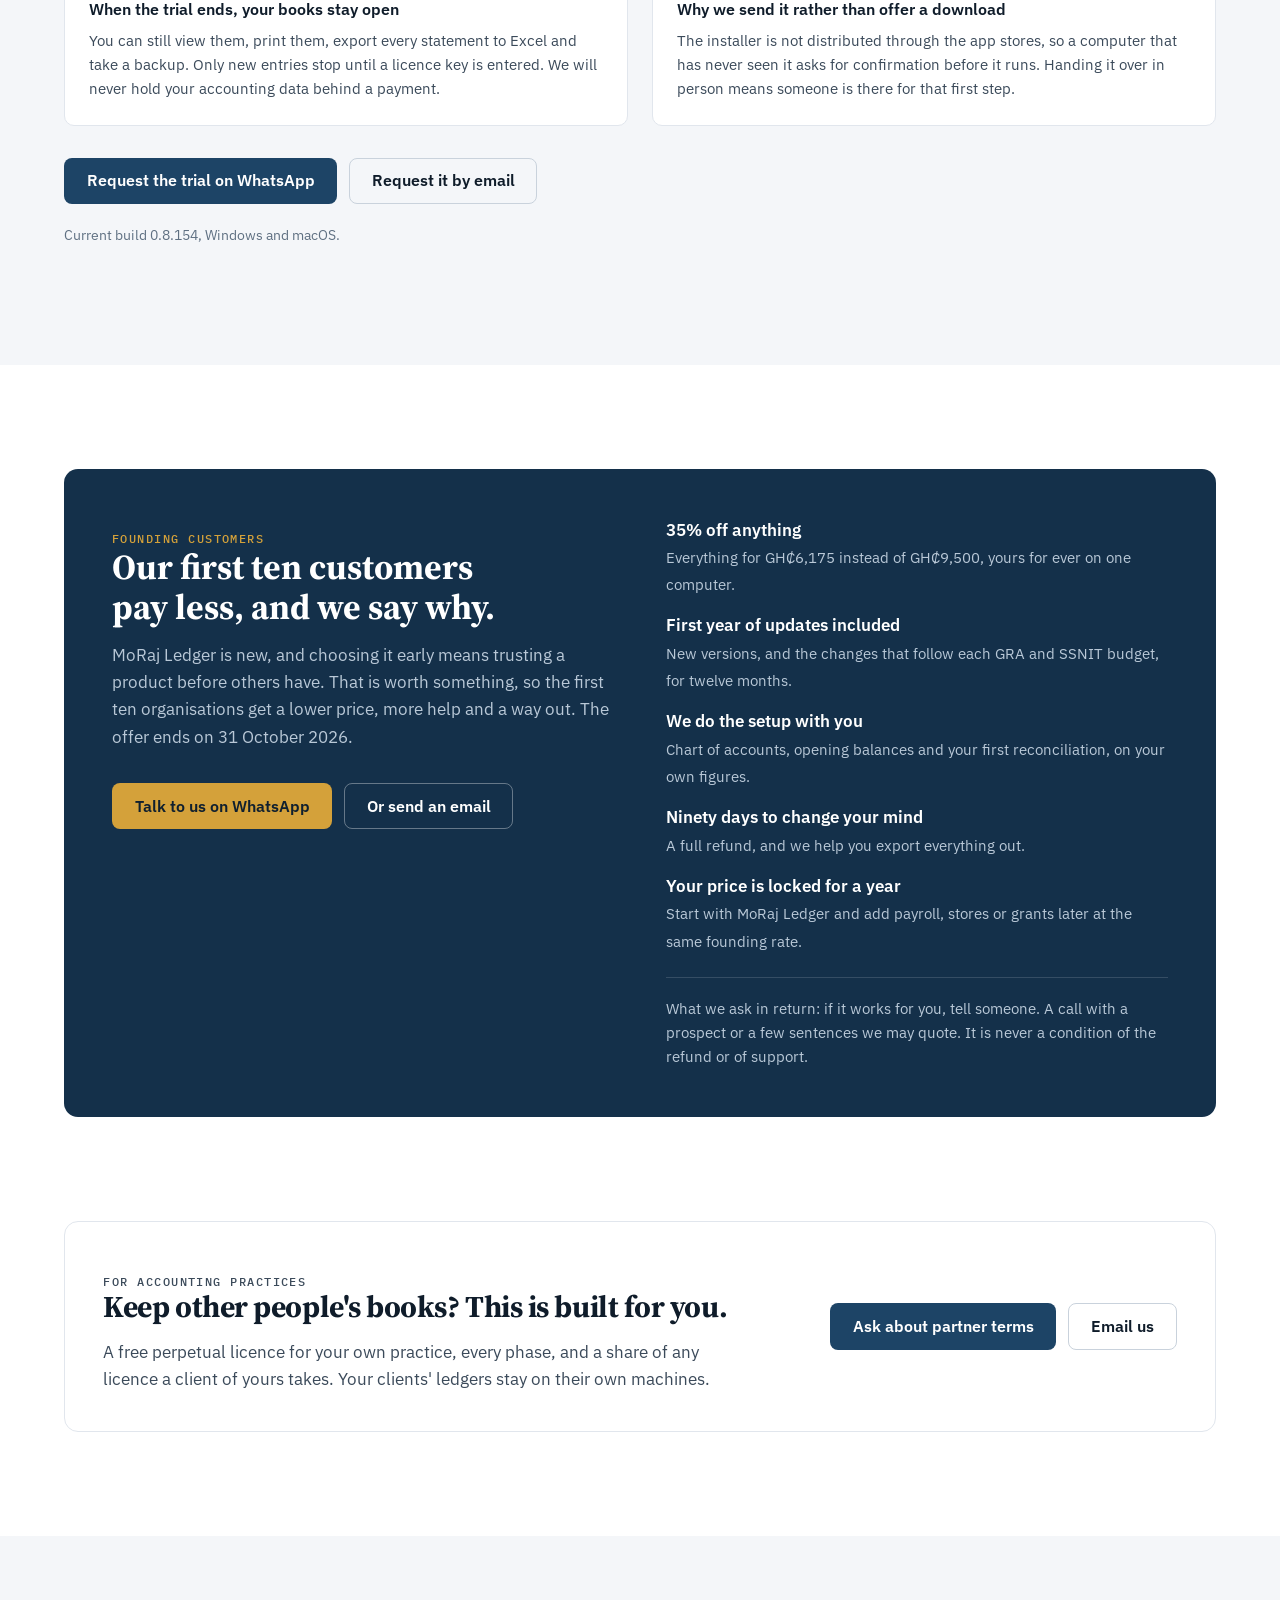
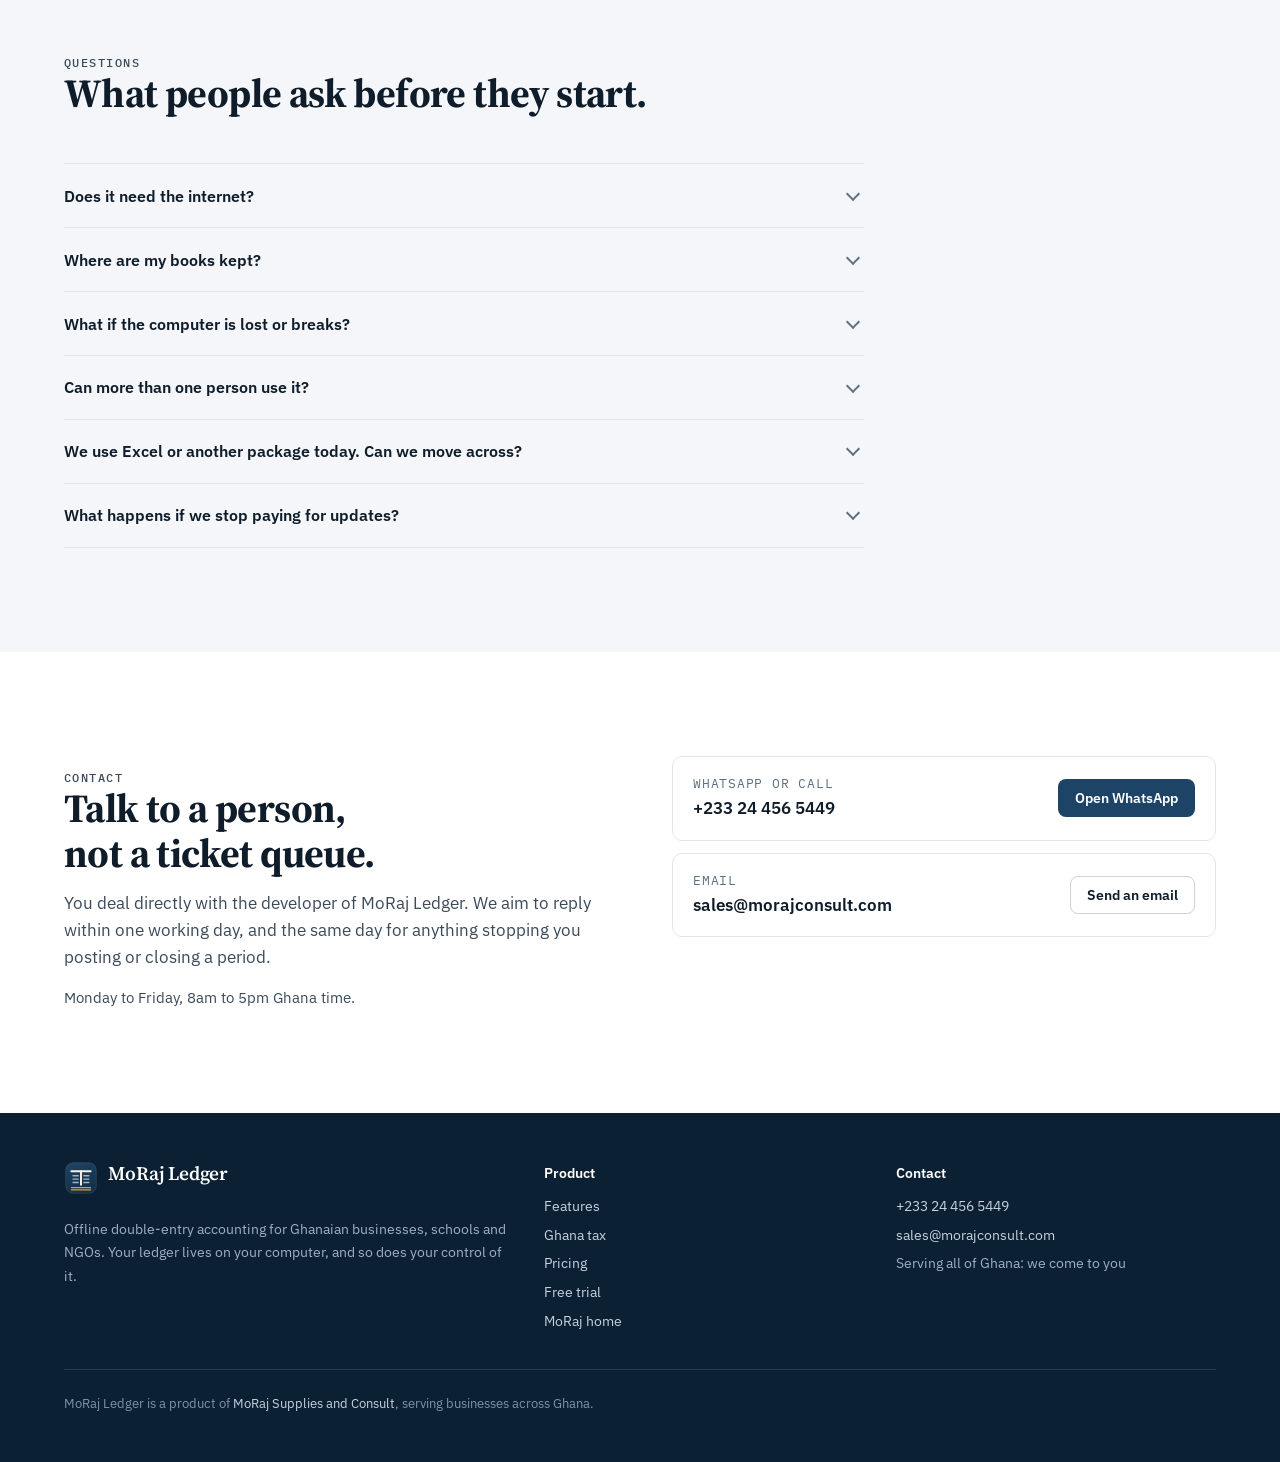
==== commit 44b85ec6: "Ledger 0.8.154: current build line Co-Authored-By: Claude Opus 5.5 <noreply@anthropic.com>" ====
--- a/ledger/index.html
+++ b/ledger/index.html
@@ -704,7 +704,7 @@
         <a class="btn btn-primary" href="https://wa.me/233244565449?text=Hello%2C%20I%20would%20like%20to%20try%20MoRaj%20Ledger.%20My%20organisation%20is%3A%20">Request the trial on WhatsApp</a>
         <a class="btn btn-line" href="mailto:sales@morajconsult.com?subject=MoRaj%20Ledger%20%E2%80%94%2030-day%20trial&amp;body=Hello%2C%0A%0AI%20would%20like%20to%20try%20MoRaj%20Ledger.%0A%0AOrganisation%3A%20%0AWhat%20we%20do%3A%20%0AWindows%20or%20Mac%3A%20%0AHow%20many%20people%20will%20use%20it%3A%20%0A%0AThank%20you.">Request it by email</a>
       </div>
-      <p class="build">Current build 0.8.152, Windows and macOS.</p>
+      <p class="build">Current build 0.8.154, Windows and macOS.</p>
     </div>
   </section>
 
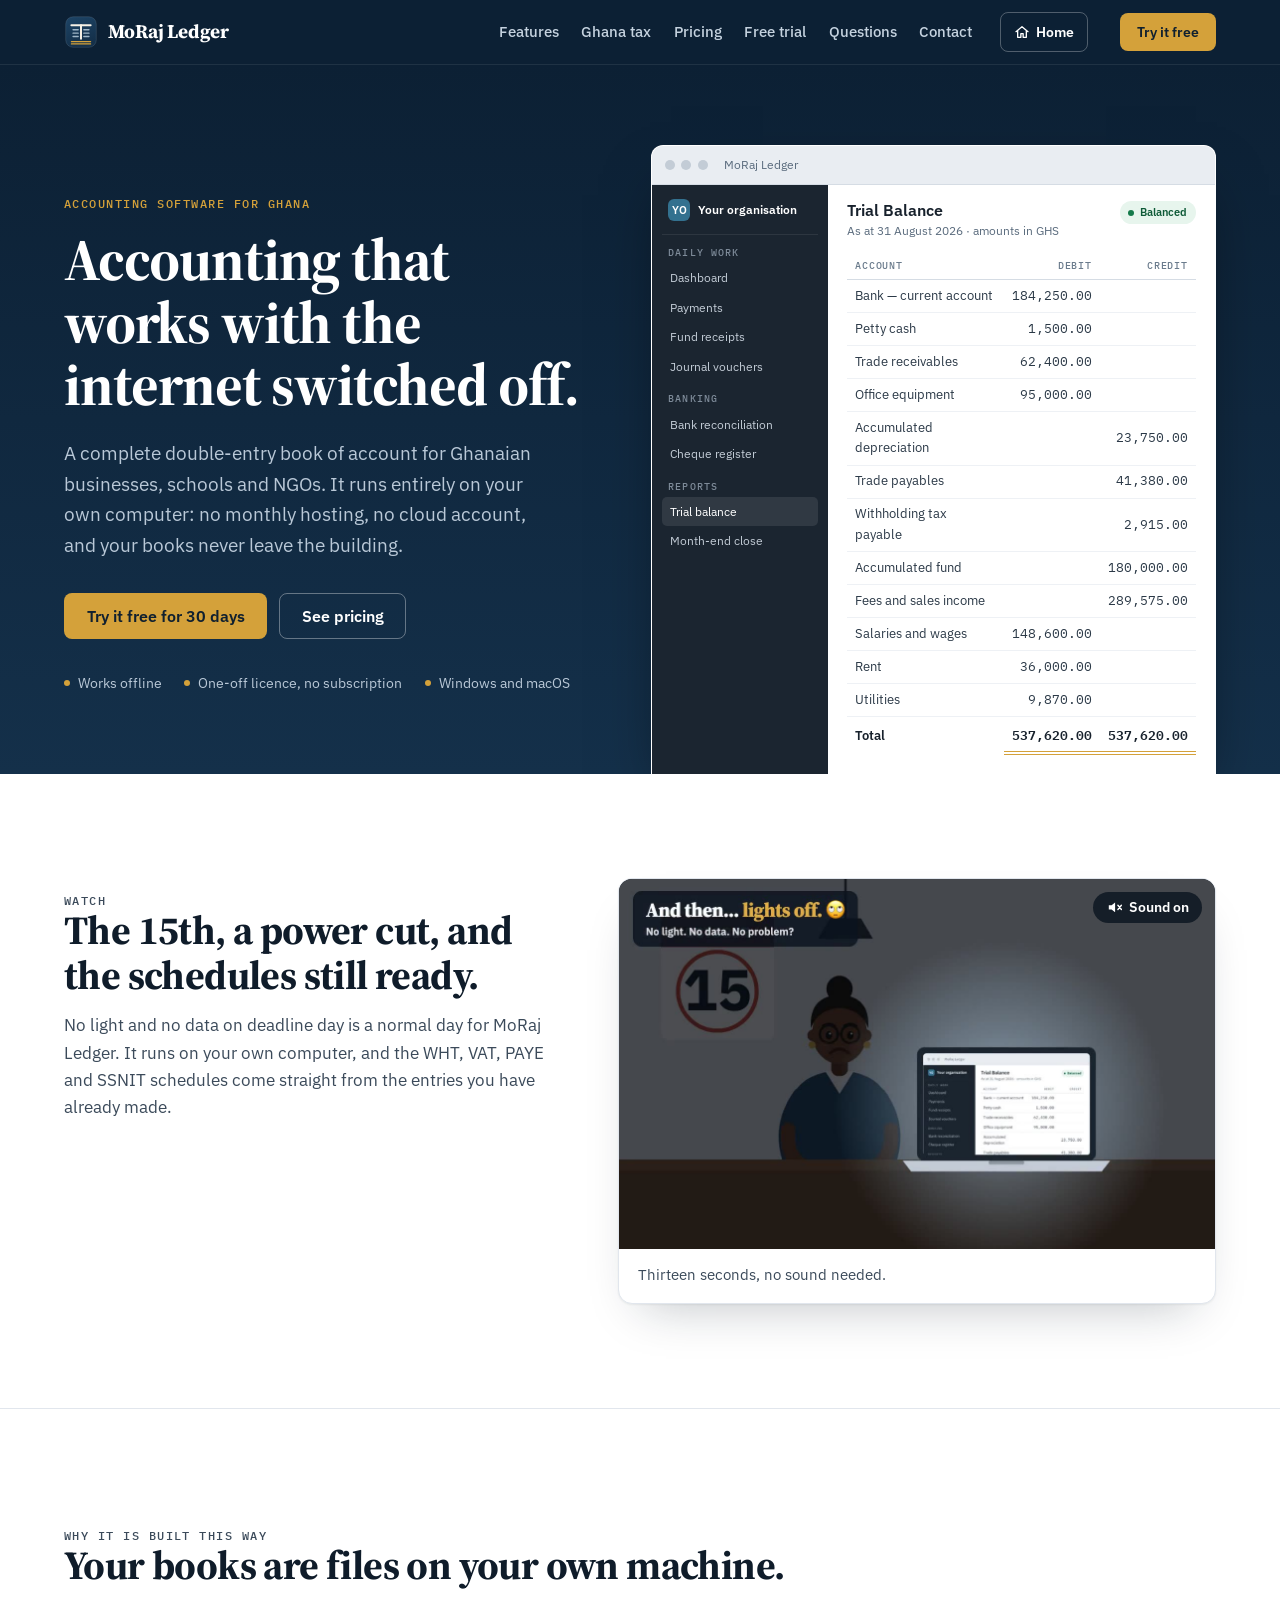
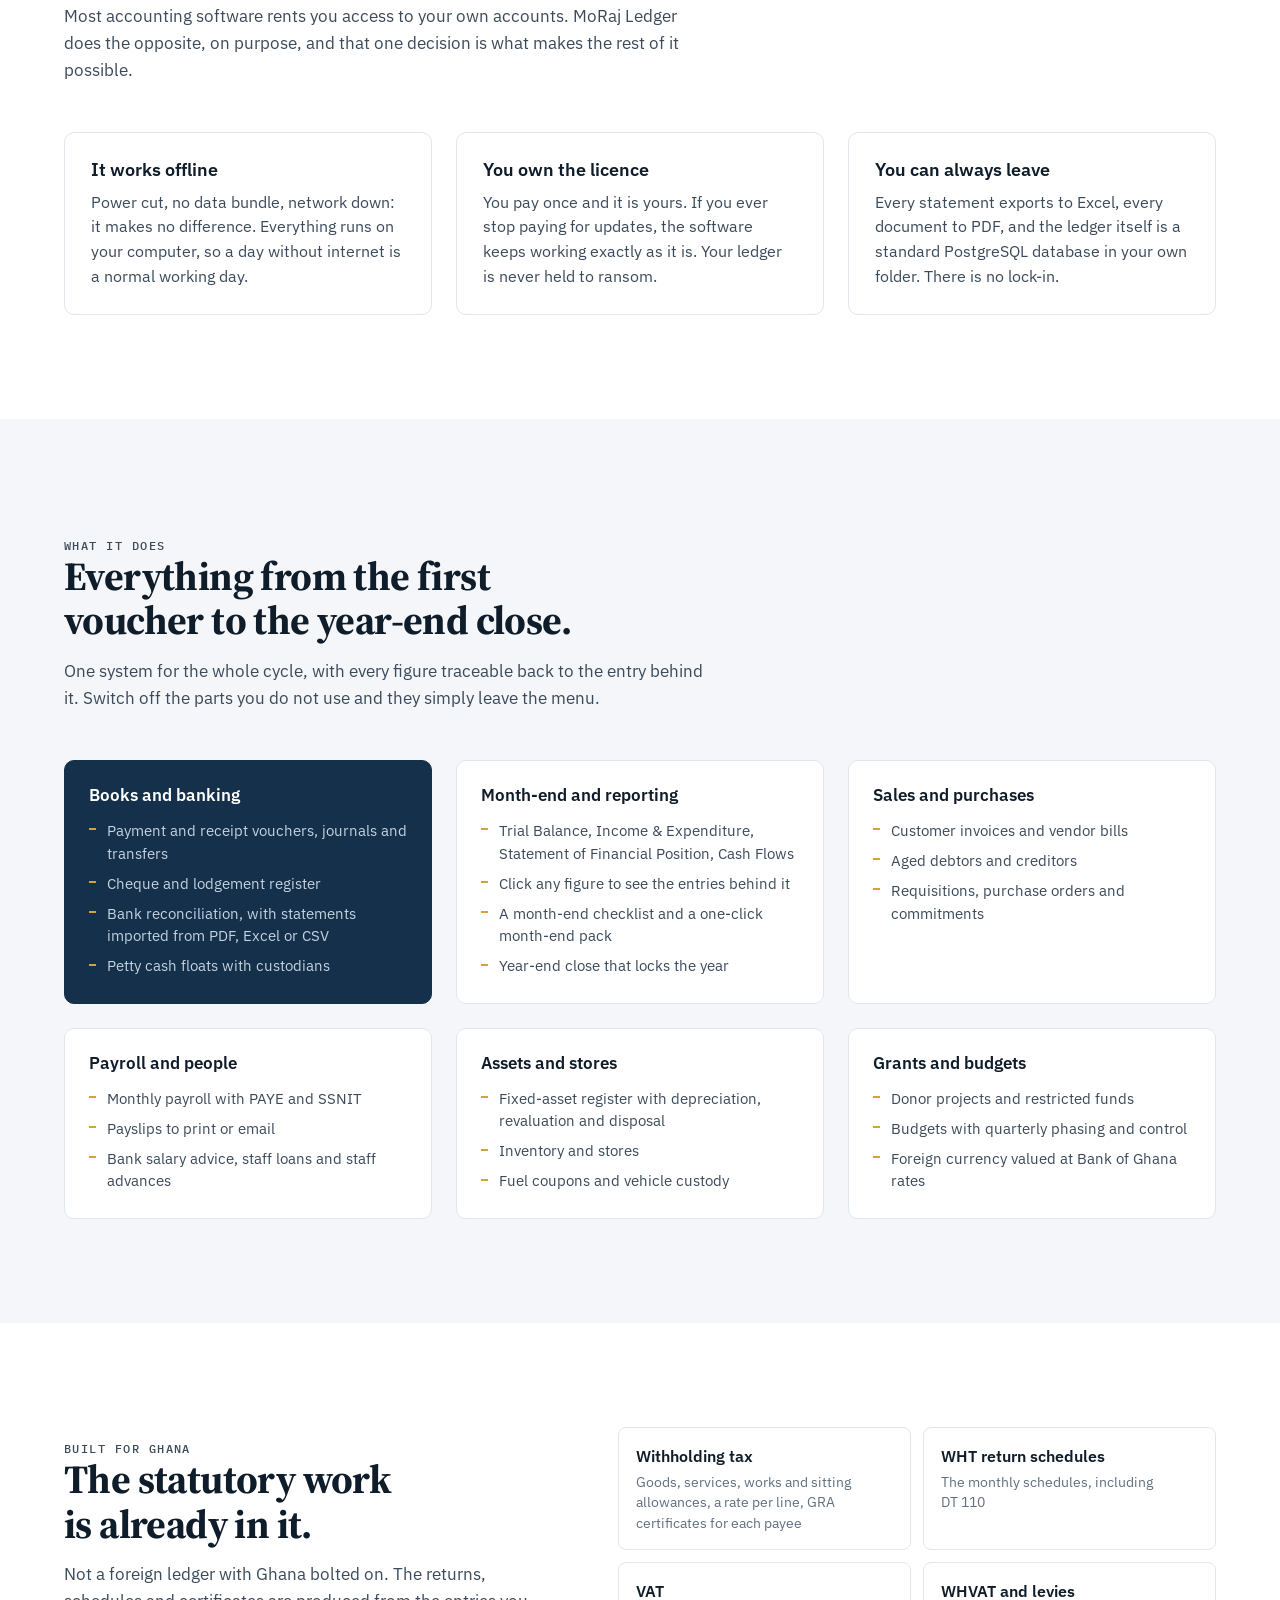
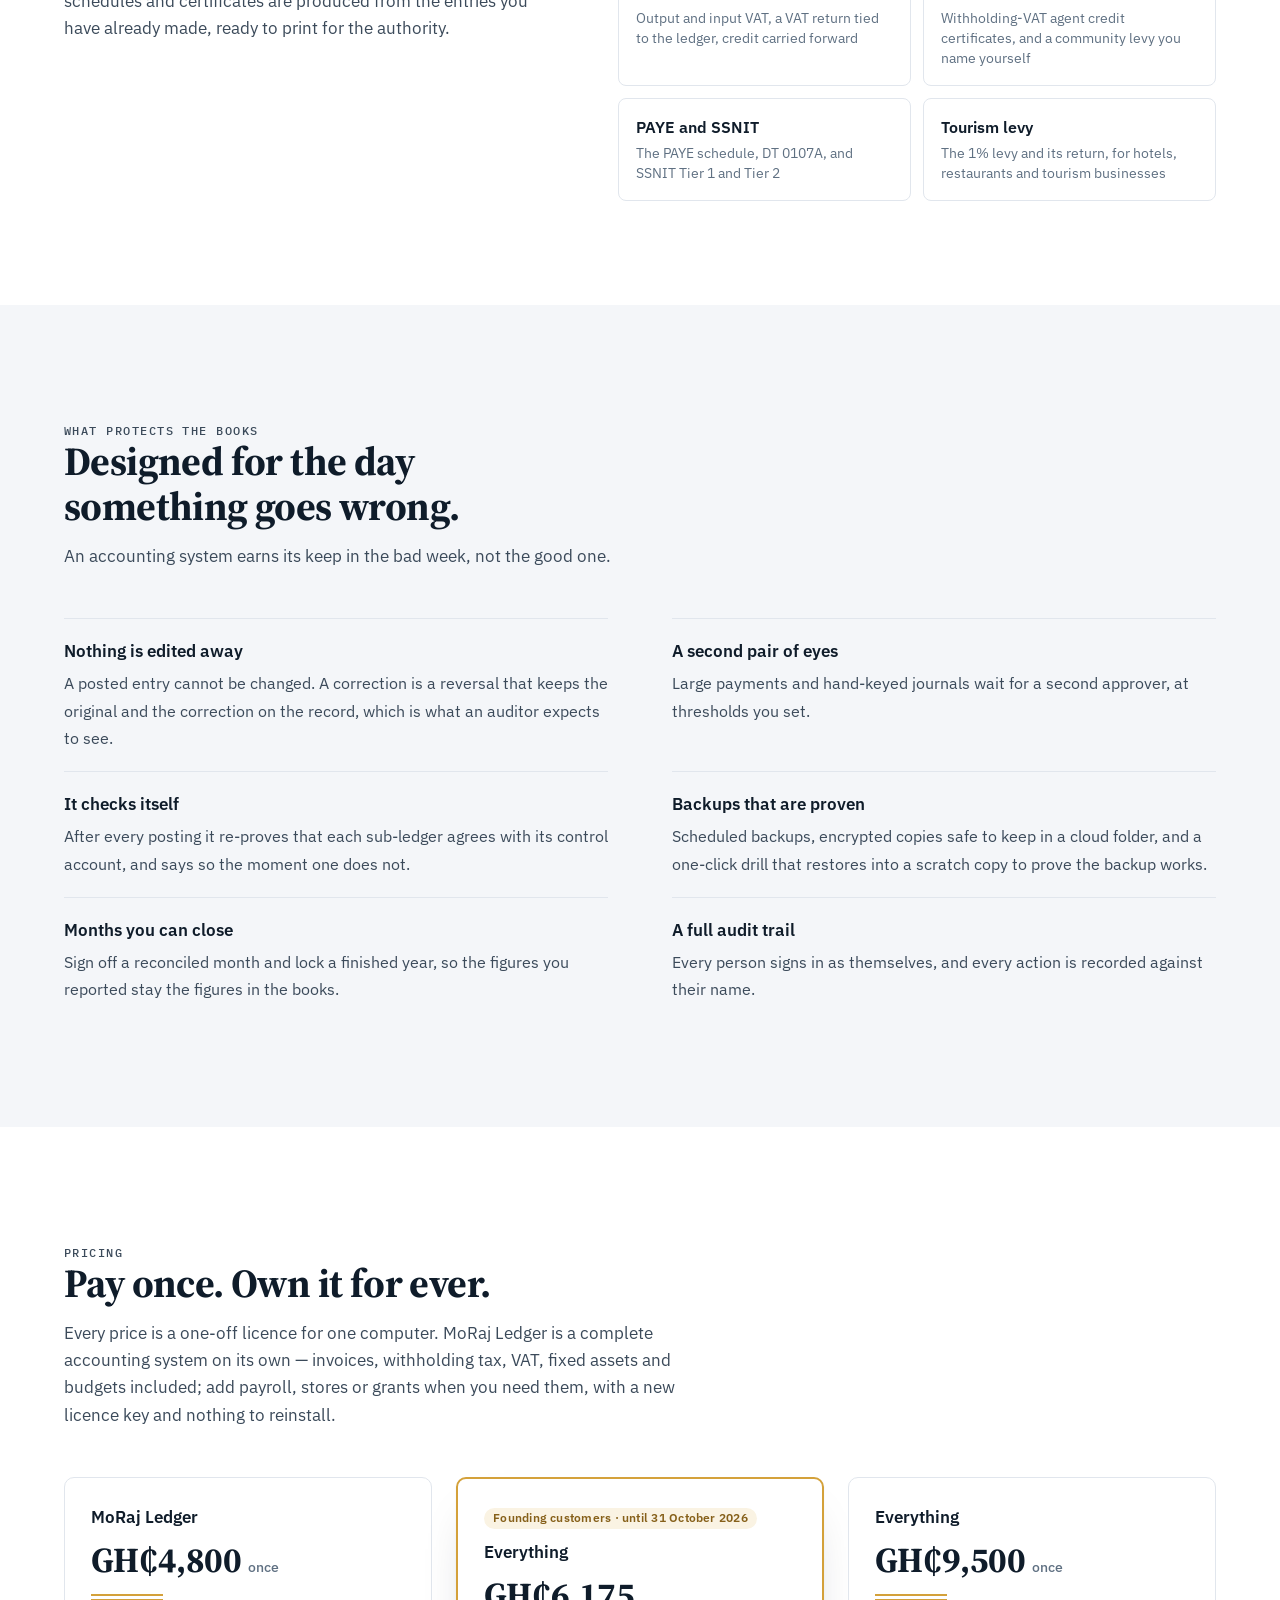
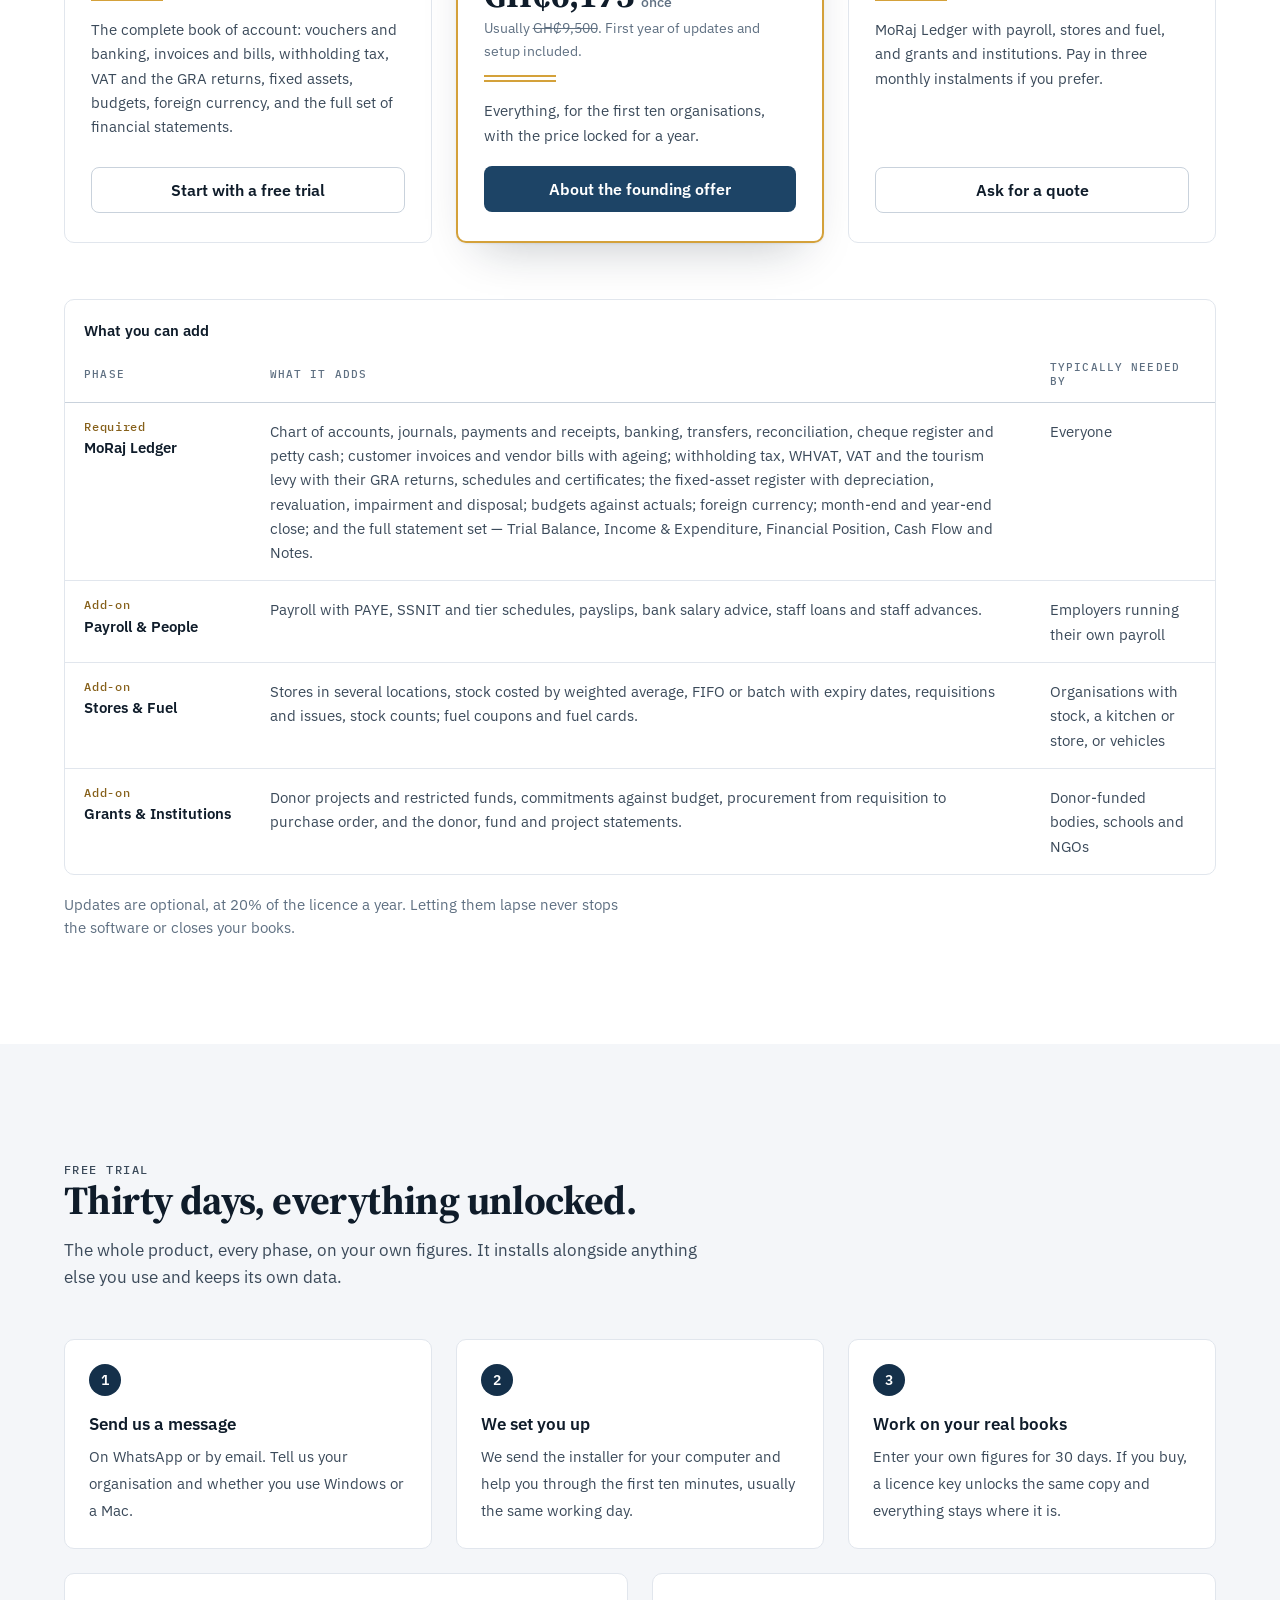
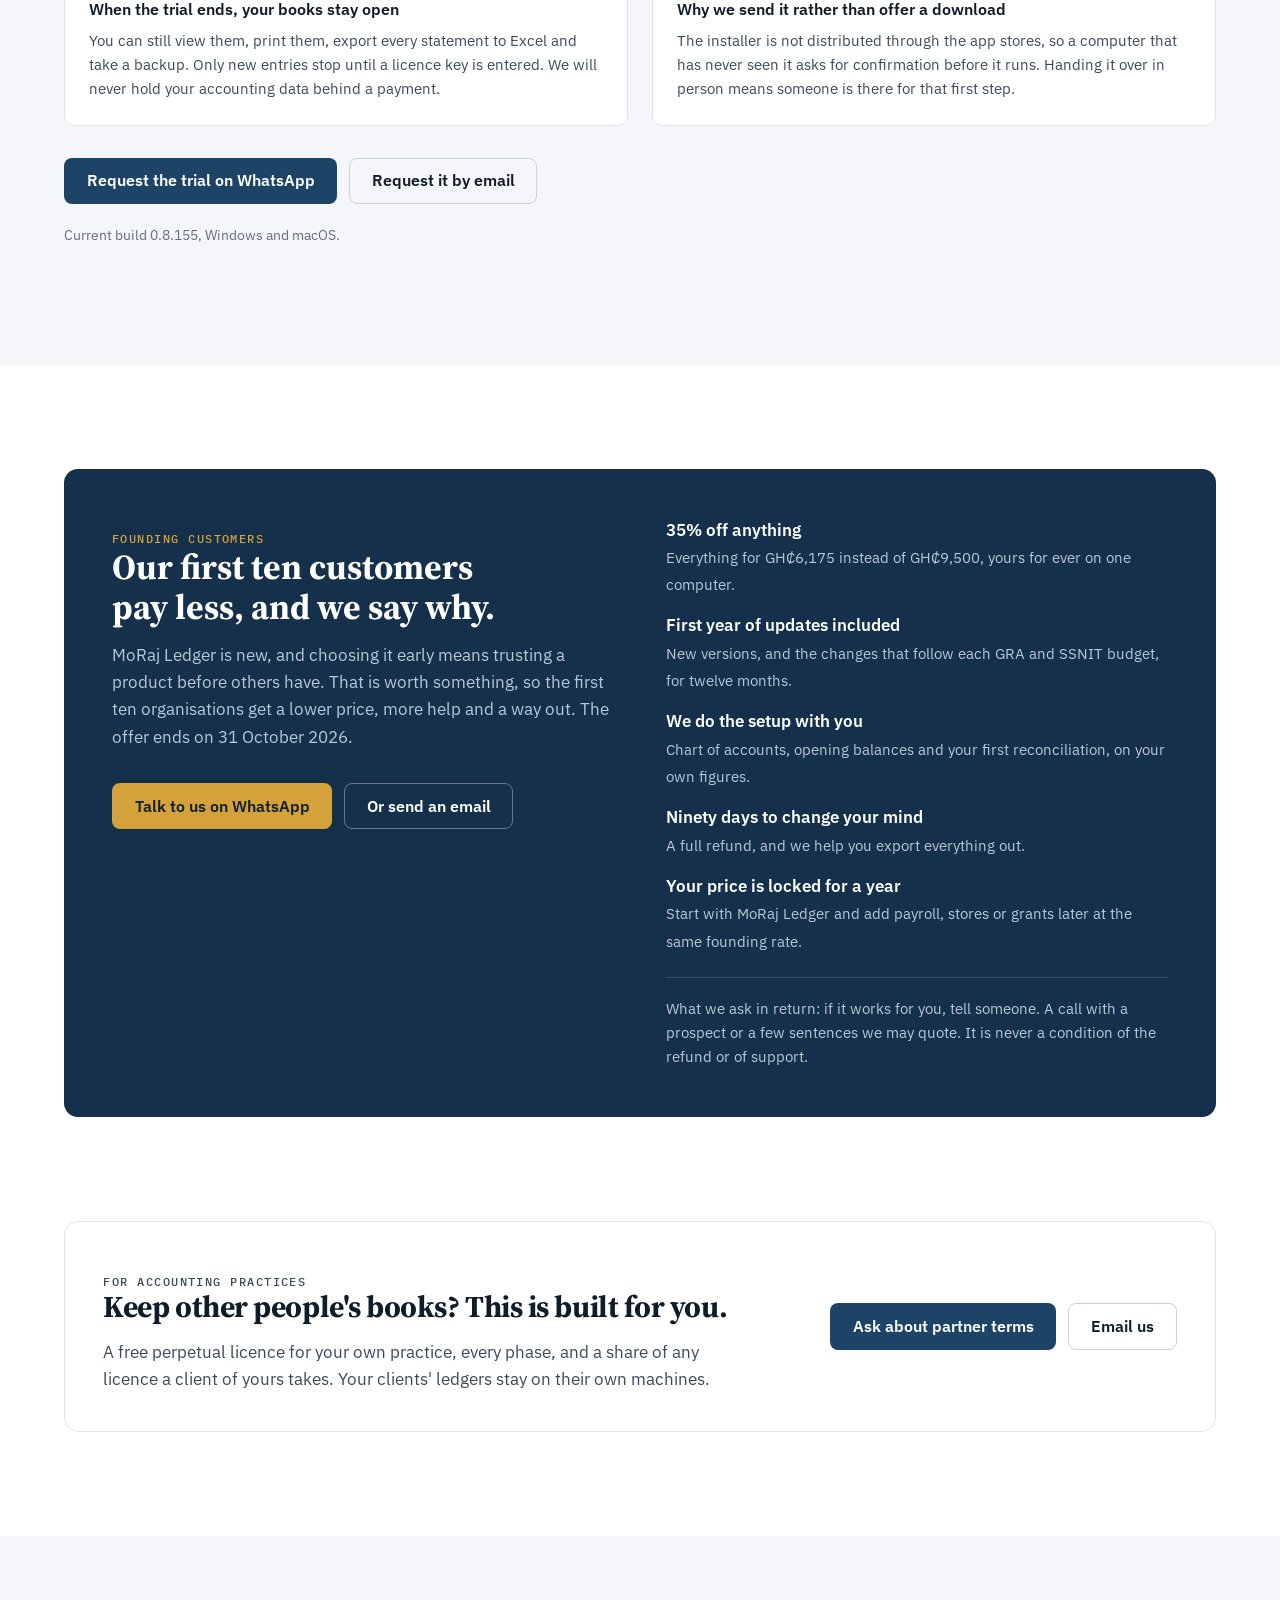
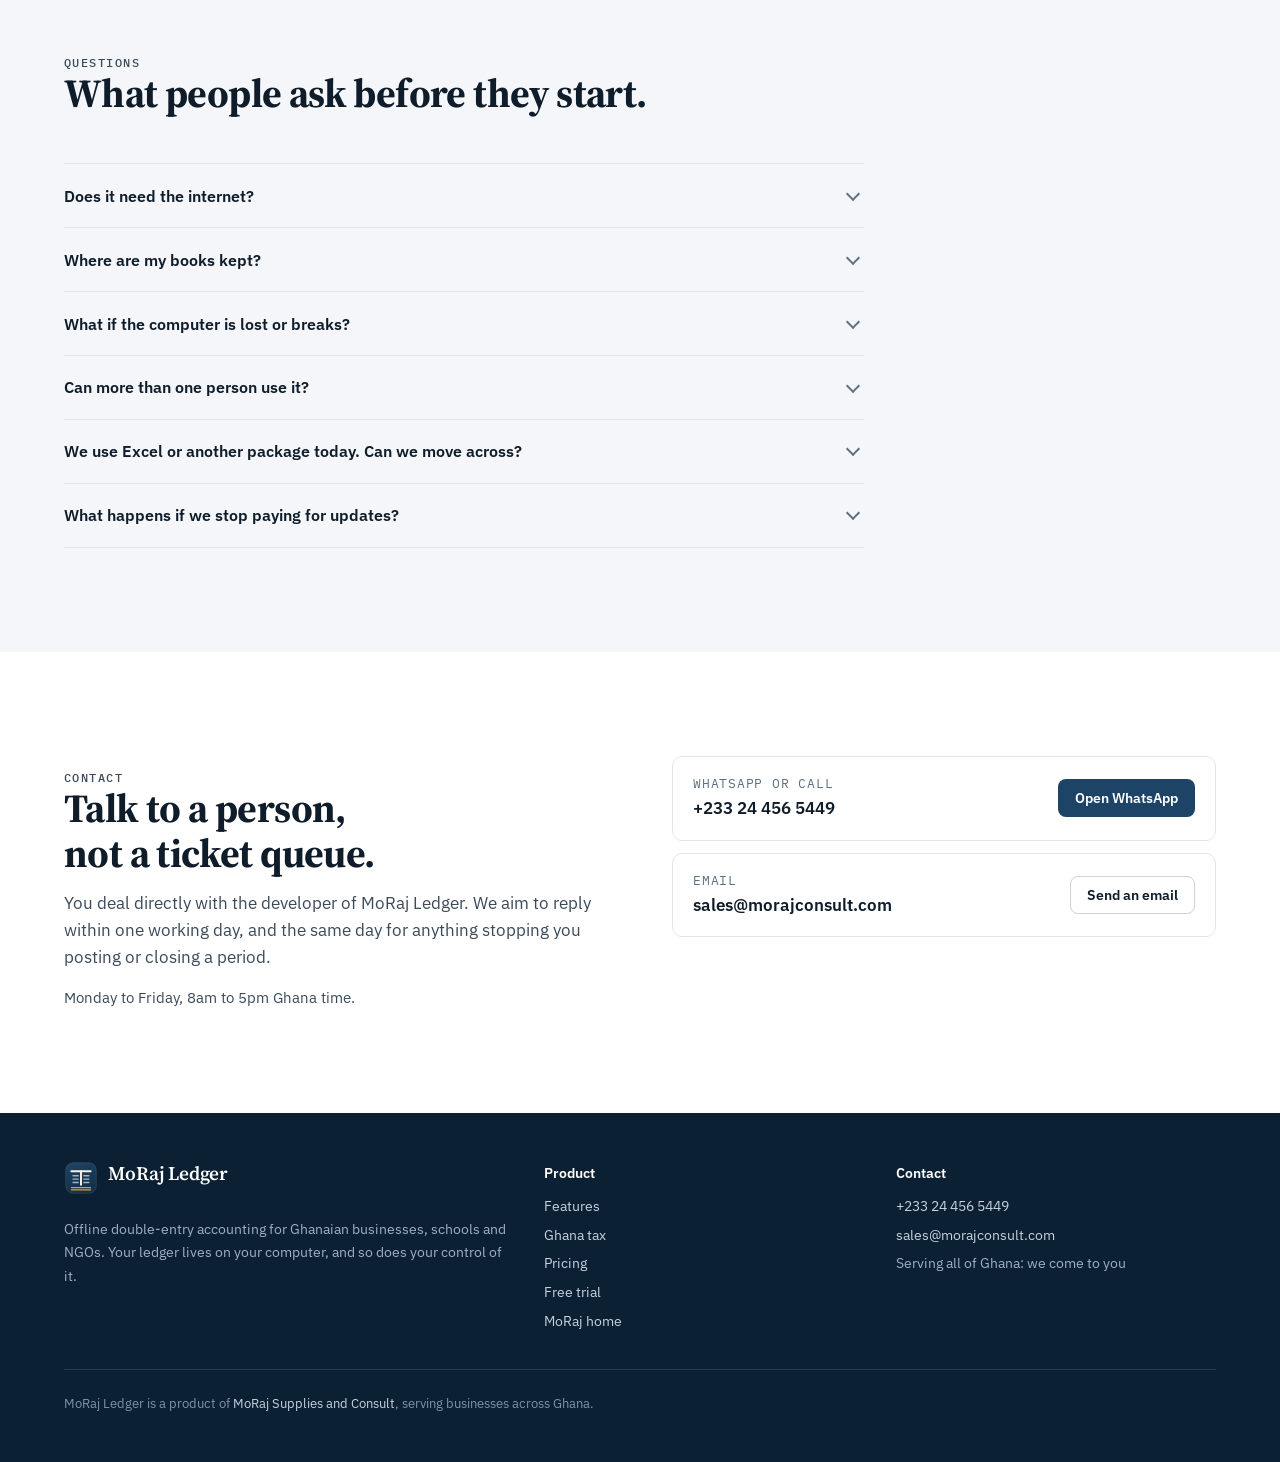
==== commit e0a4e3dc: "Ledger 0.8.155: current build line Co-Authored-By: Claude Opus 5.5 <noreply@anthropic.com>" ====
--- a/ledger/index.html
+++ b/ledger/index.html
@@ -704,7 +704,7 @@
         <a class="btn btn-primary" href="https://wa.me/233244565449?text=Hello%2C%20I%20would%20like%20to%20try%20MoRaj%20Ledger.%20My%20organisation%20is%3A%20">Request the trial on WhatsApp</a>
         <a class="btn btn-line" href="mailto:sales@morajconsult.com?subject=MoRaj%20Ledger%20%E2%80%94%2030-day%20trial&amp;body=Hello%2C%0A%0AI%20would%20like%20to%20try%20MoRaj%20Ledger.%0A%0AOrganisation%3A%20%0AWhat%20we%20do%3A%20%0AWindows%20or%20Mac%3A%20%0AHow%20many%20people%20will%20use%20it%3A%20%0A%0AThank%20you.">Request it by email</a>
       </div>
-      <p class="build">Current build 0.8.154, Windows and macOS.</p>
+      <p class="build">Current build 0.8.155, Windows and macOS.</p>
     </div>
   </section>
 
